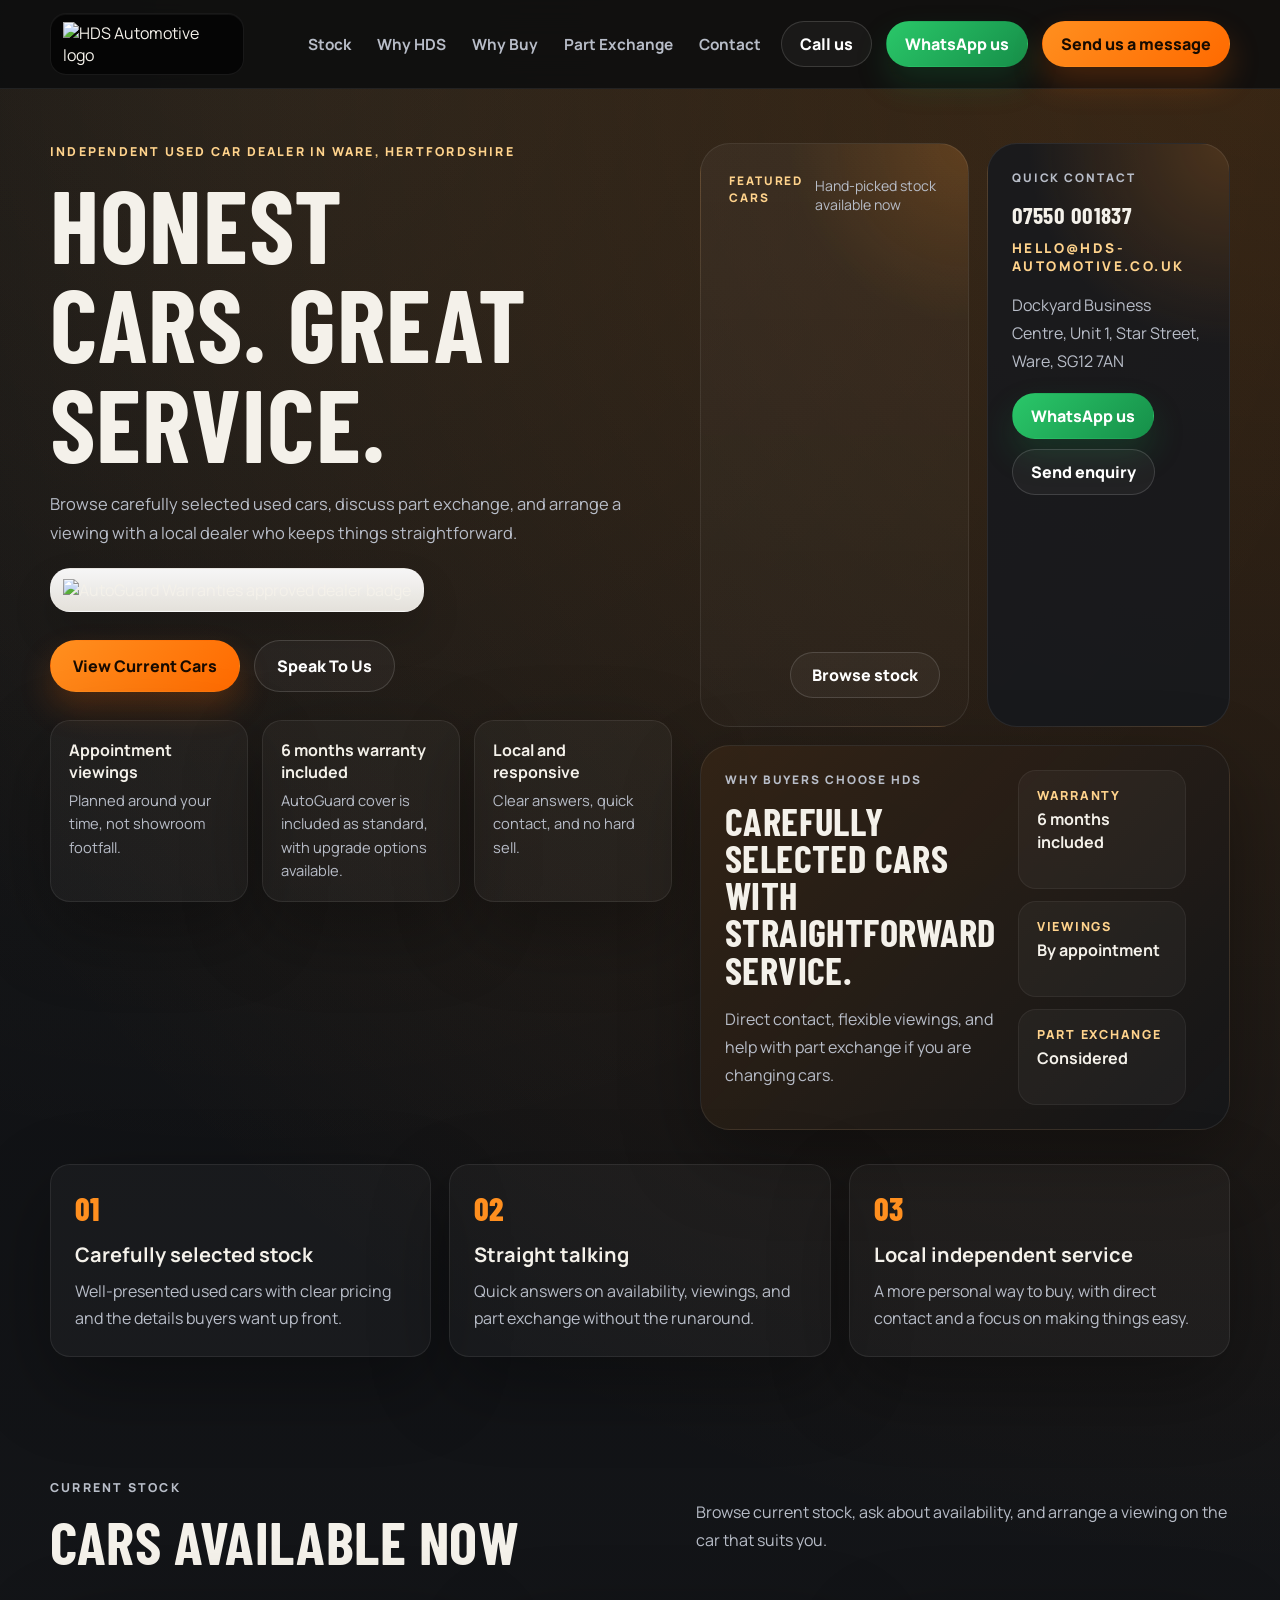
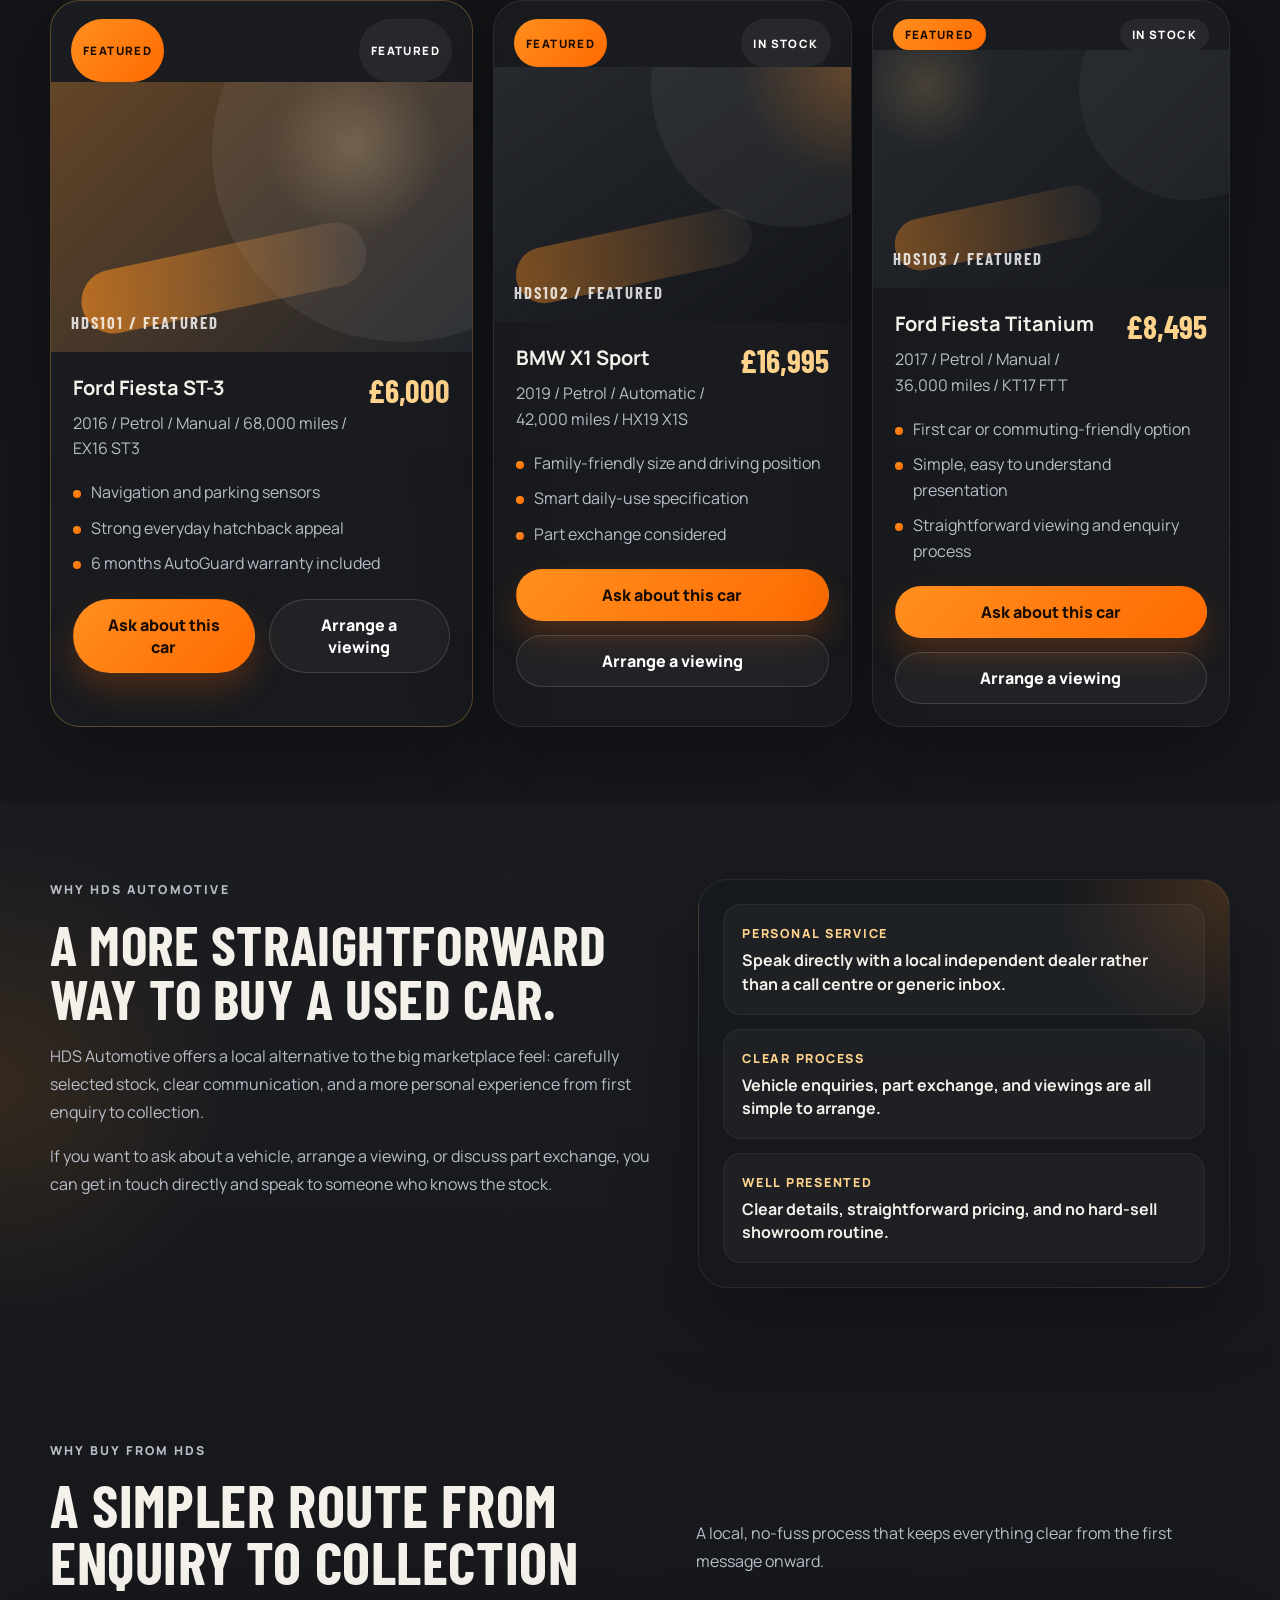
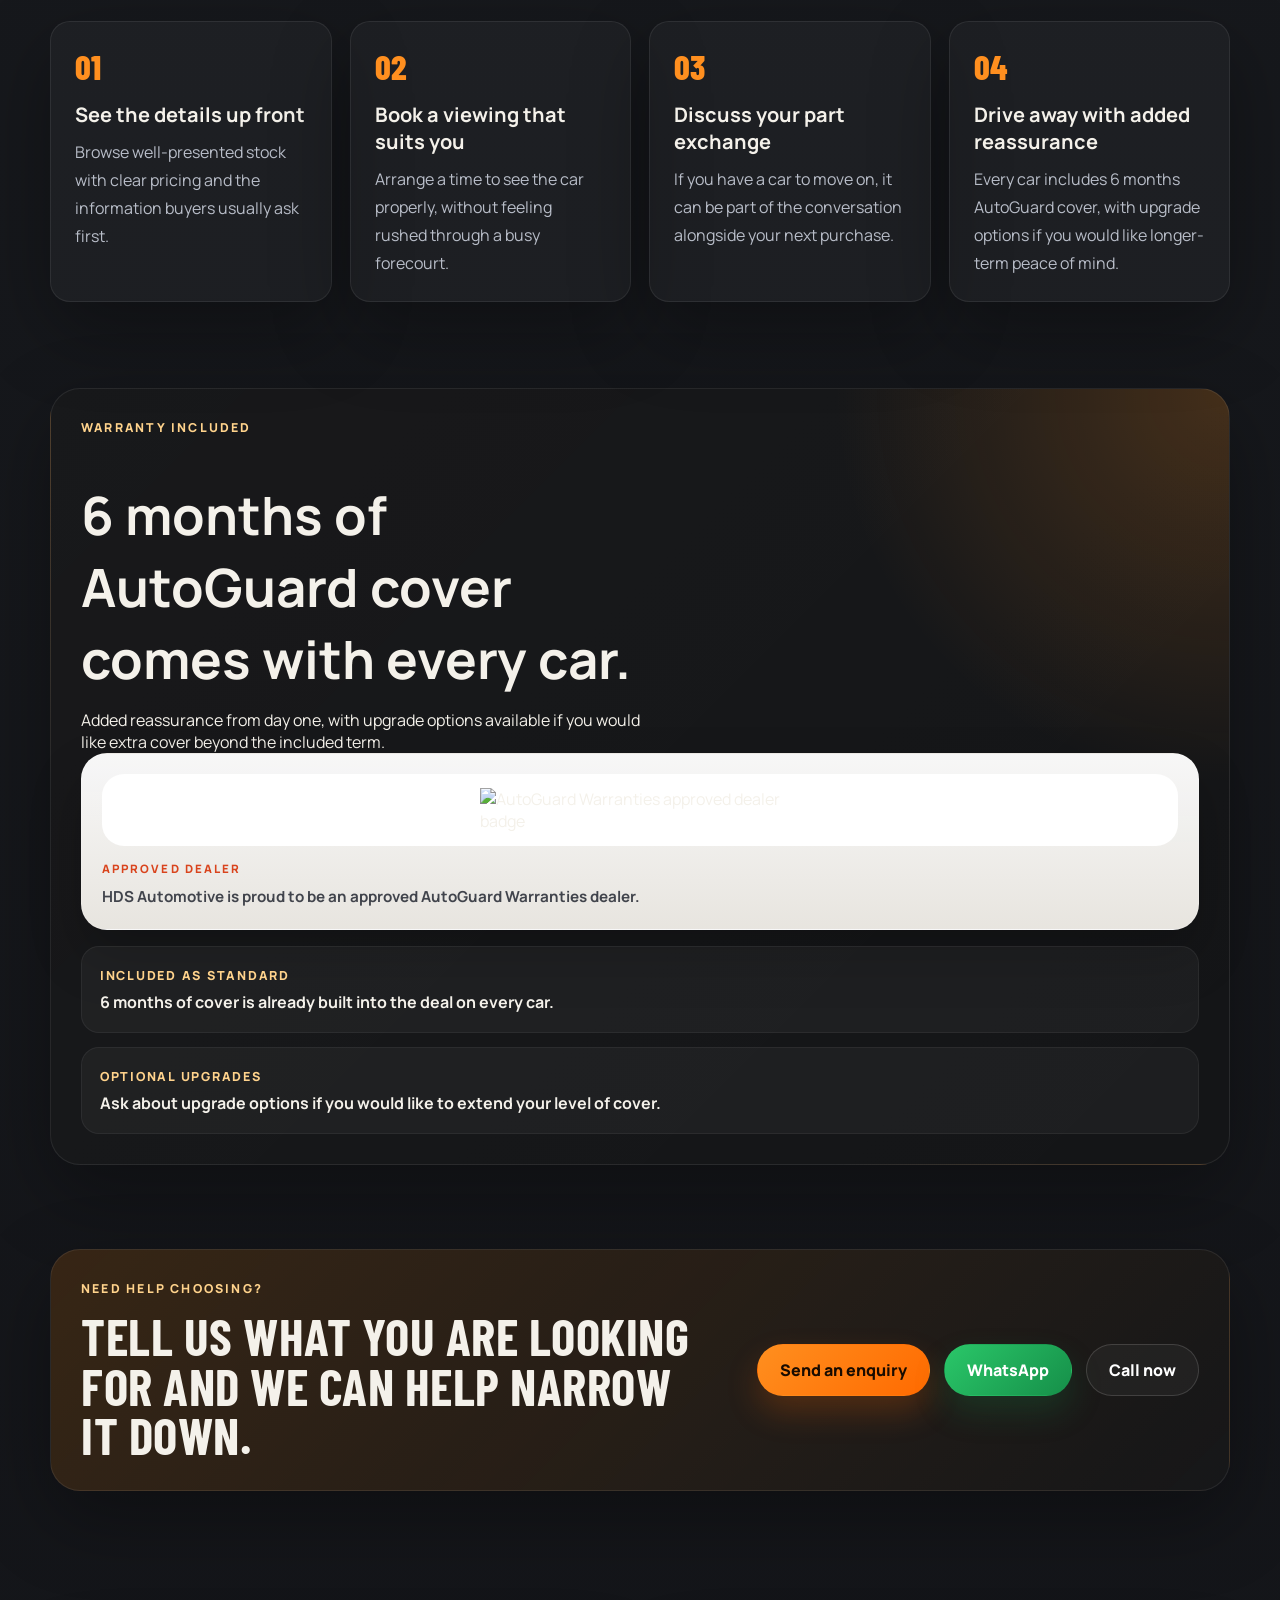
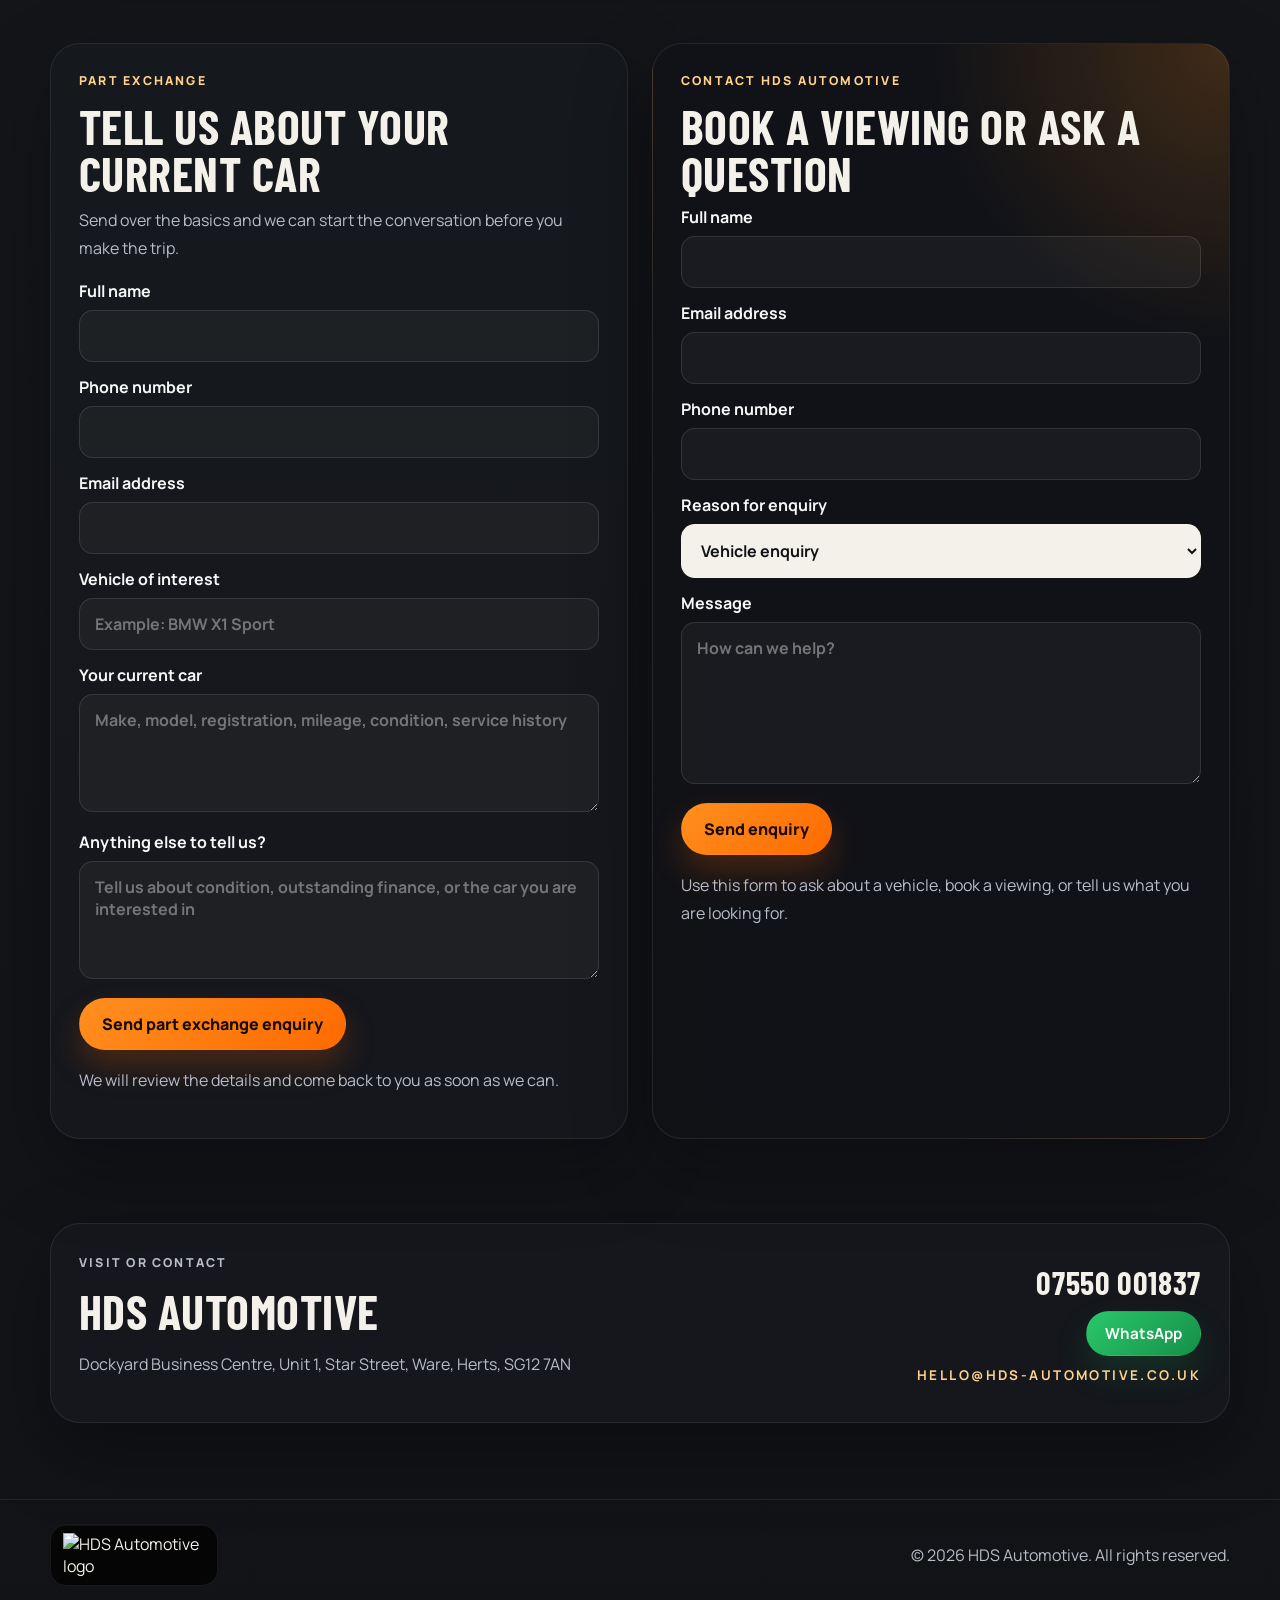
==== index.html @ ce7a0132 "Add files via upload" ====
<!DOCTYPE html>
<html lang="en">
<head>
  <meta charset="UTF-8" />
  <meta name="viewport" content="width=device-width, initial-scale=1.0" />
  <title>HDS Automotive | Used Cars in Ware, Hertfordshire</title>
  <meta
    name="description"
    content="HDS Automotive is an independent used car dealer in Ware, Hertfordshire, offering carefully selected used cars, straightforward buying, and part exchange."
  />
  <link rel="icon" type="image/png" href="assets/logo.png" />
  <link rel="preconnect" href="https://fonts.googleapis.com" />
  <link rel="preconnect" href="https://fonts.gstatic.com" crossorigin />
  <link
    href="https://fonts.googleapis.com/css2?family=Barlow+Condensed:wght@600;700;800&family=Manrope:wght@400;500;600;700;800&display=swap"
    rel="stylesheet"
  />
  <link rel="stylesheet" href="styles.css" />
</head>
<body>
  <div class="page-shell">
    <header class="site-header">
      <div class="container nav-row">
        <a class="brand" href="#top" aria-label="HDS Automotive home">
          <img src="assets/logo-dark.jpg" alt="HDS Automotive logo" />
        </a>

        <button class="menu-toggle" type="button" aria-label="Toggle menu" aria-expanded="false">
          <span></span>
          <span></span>
          <span></span>
        </button>

        <nav class="site-nav" aria-label="Primary">
          <a href="#stock">Stock</a>
          <a href="#about">Why HDS</a>
          <a href="#process">Why Buy</a>
          <a href="#part-exchange">Part Exchange</a>
          <a href="#contact">Contact</a>
        </nav>

        <div class="header-actions">
          <a href="tel:07550001837" class="btn btn-secondary btn-small">Call us</a>
          <a href="https://wa.me/447550001837" class="btn btn-whatsapp btn-small" target="_blank" rel="noreferrer">WhatsApp us</a>
          <a href="#contact" class="btn btn-primary btn-small">Send us a message</a>
        </div>
      </div>
    </header>

    <main id="top">
      <section class="hero">
        <div class="container hero-layout">
          <div class="hero-copy">
            <p class="kicker">Independent used car dealer in Ware, Hertfordshire</p>
            <h1>Honest Cars. Great Service.</h1>
            <p class="hero-text">
              Browse carefully selected used cars, discuss part exchange, and arrange a viewing
              with a local dealer who keeps things straightforward.
            </p>

            <div class="hero-partner-mark" aria-label="AutoGuard approved dealer">
              <img
                src="assets/autoguard-approved.png"
                alt="AutoGuard Warranties approved dealer badge"
              />
            </div>

            <div class="hero-actions">
              <a href="#stock" class="btn btn-primary">View Current Cars</a>
              <a href="#contact" class="btn btn-secondary">Speak To Us</a>
            </div>

            <div class="hero-points">
              <div>
                <strong>Appointment viewings</strong>
                <span>Planned around your time, not showroom footfall.</span>
              </div>
              <div>
                <strong>6 months warranty included</strong>
                <span>AutoGuard cover is included as standard, with upgrade options available.</span>
              </div>
              <div>
                <strong>Local and responsive</strong>
                <span>Clear answers, quick contact, and no hard sell.</span>
              </div>
            </div>
          </div>

          <div class="hero-stage">
            <div class="hero-stage-top">
              <div class="hero-stock-panel" aria-label="Featured cars preview">
                <div class="hero-stock-panel-head">
                  <p class="panel-label">Featured cars</p>
                  <span>Hand-picked stock available now</span>
                </div>

                <div class="hero-rotator" id="hero-rotator"></div>

                <div class="hero-stock-panel-foot">
                  <a href="#stock" class="btn btn-secondary btn-small">Browse stock</a>
                </div>
              </div>
              <div class="contact-panel">
                <p class="panel-label">Quick contact</p>
                <a href="tel:07550001837" class="contact-link-phone">07550 001837</a>
                <a href="mailto:hello@hds-automotive.co.uk" class="contact-link-email">HELLO@HDS-AUTOMOTIVE.CO.UK</a>
                <p>Dockyard Business Centre, Unit 1, Star Street, Ware, SG12 7AN</p>
                <div class="contact-panel-actions">
                  <a href="https://wa.me/447550001837" class="btn btn-whatsapp btn-small" target="_blank" rel="noreferrer">WhatsApp us</a>
                  <a href="#contact" class="btn btn-secondary btn-small">Send enquiry</a>
                </div>
              </div>
            </div>

            <div class="hero-feature-card">
              <div class="feature-copy">
                <p class="panel-label">Why buyers choose HDS</p>
                <h2>Carefully selected cars with straightforward service.</h2>
                <p>
                  Direct contact, flexible viewings, and help with part exchange if you are changing cars.
                </p>
              </div>
              <div class="feature-metrics">
                <div>
                  <span>Warranty</span>
                  <strong>6 months included</strong>
                </div>
                <div>
                  <span>Viewings</span>
                  <strong>By appointment</strong>
                </div>
                <div>
                  <span>Part exchange</span>
                  <strong>Considered</strong>
                </div>
              </div>
            </div>
          </div>
        </div>
      </section>

      <section class="cred-strip">
        <div class="container cred-grid">
          <article>
            <span class="cred-index">01</span>
            <h3>Carefully selected stock</h3>
            <p>Well-presented used cars with clear pricing and the details buyers want up front.</p>
          </article>
          <article>
            <span class="cred-index">02</span>
            <h3>Straight talking</h3>
            <p>Quick answers on availability, viewings, and part exchange without the runaround.</p>
          </article>
          <article>
            <span class="cred-index">03</span>
            <h3>Local independent service</h3>
            <p>A more personal way to buy, with direct contact and a focus on making things easy.</p>
          </article>
        </div>
      </section>

      <section id="stock" class="section">
        <div class="container">
          <div class="section-heading">
            <div>
              <p class="kicker">Current stock</p>
              <h2>Cars available now</h2>
            </div>
            <p>
              Browse current stock, ask about availability, and arrange a viewing on the car that suits you.
            </p>
          </div>

          <div class="stock-showcase" id="stock-showcase"></div>
        </div>
      </section>

      <section id="about" class="section section-dark">
        <div class="container split-layout">
          <div class="story-panel">
            <p class="kicker">Why HDS Automotive</p>
            <h2>A more straightforward way to buy a used car.</h2>
            <p>
              HDS Automotive offers a local alternative to the big marketplace feel: carefully
              selected stock, clear communication, and a more personal experience from first
              enquiry to collection.
            </p>
            <p>
              If you want to ask about a vehicle, arrange a viewing, or discuss part exchange, you
              can get in touch directly and speak to someone who knows the stock.
            </p>
          </div>

          <div class="benefits-panel">
            <div class="benefit-item">
              <span>Personal service</span>
              <strong>Speak directly with a local independent dealer rather than a call centre or generic inbox.</strong>
            </div>
            <div class="benefit-item">
              <span>Clear process</span>
              <strong>Vehicle enquiries, part exchange, and viewings are all simple to arrange.</strong>
            </div>
            <div class="benefit-item">
              <span>Well presented</span>
              <strong>Clear details, straightforward pricing, and no hard-sell showroom routine.</strong>
            </div>
          </div>
        </div>
      </section>

      <section id="process" class="section">
        <div class="container">
          <div class="section-heading">
            <div>
              <p class="kicker">Why buy from HDS</p>
              <h2>A simpler route from enquiry to collection</h2>
            </div>
            <p>
              A local, no-fuss process that keeps everything clear from the first message onward.
            </p>
          </div>

          <div class="process-grid">
            <article>
              <span>01</span>
              <h3>See the details up front</h3>
              <p>Browse well-presented stock with clear pricing and the information buyers usually ask first.</p>
            </article>
            <article>
              <span>02</span>
              <h3>Book a viewing that suits you</h3>
              <p>Arrange a time to see the car properly, without feeling rushed through a busy forecourt.</p>
            </article>
            <article>
              <span>03</span>
              <h3>Discuss your part exchange</h3>
              <p>If you have a car to move on, it can be part of the conversation alongside your next purchase.</p>
            </article>
            <article>
              <span>04</span>
              <h3>Drive away with added reassurance</h3>
              <p>Every car includes 6 months AutoGuard cover, with upgrade options if you would like longer-term peace of mind.</p>
            </article>
          </div>
        </div>
      </section>

      <section id="warranty" class="section warranty-band">
        <div class="container warranty-band-inner">
          <div class="warranty-copy">
            <p class="kicker">Warranty included</p>
            <h2>6 months of AutoGuard cover comes with every car.</h2>
            <p>
              Added reassurance from day one, with upgrade options available if you would like
              extra cover beyond the included term.
            </p>
          </div>
          <div class="warranty-side">
            <figure class="approval-card">
              <div class="approval-card-frame">
                <img
                  src="assets/autoguard-approved.png"
                  alt="AutoGuard Warranties approved dealer badge"
                />
              </div>
              <figcaption>
                <span>Approved dealer</span>
                HDS Automotive is proud to be an approved AutoGuard Warranties dealer.
              </figcaption>
            </figure>

            <div class="warranty-highlights">
              <div class="benefit-item">
                <span>Included as standard</span>
                <strong>6 months of cover is already built into the deal on every car.</strong>
              </div>
              <div class="benefit-item">
                <span>Optional upgrades</span>
                <strong>Ask about upgrade options if you would like to extend your level of cover.</strong>
              </div>
            </div>
          </div>
        </div>
      </section>

      <section class="section cta-ribbon">
        <div class="container cta-ribbon-inner">
          <div>
            <p class="kicker">Need help choosing?</p>
            <h2>Tell us what you are looking for and we can help narrow it down.</h2>
          </div>
          <div class="cta-ribbon-actions">
            <a href="#contact" class="btn btn-primary">Send an enquiry</a>
            <a href="https://wa.me/447550001837" class="btn btn-whatsapp" target="_blank" rel="noreferrer">WhatsApp</a>
            <a href="tel:07550001837" class="btn btn-secondary">Call now</a>
          </div>
        </div>
      </section>

      <section id="part-exchange" class="section">
        <div class="container form-layout">
          <form class="contact-card js-mail-form" data-subject="Part Exchange Enquiry - HDS Automotive">
            <div class="card-heading">
              <p class="kicker">Part exchange</p>
              <h2>Tell us about your current car</h2>
            </div>
            <p class="form-intro">
              Send over the basics and we can start the conversation before you make the trip.
            </p>
            <label>Full name<input type="text" name="Full name" required /></label>
            <label>Phone number<input type="tel" name="Phone number" required /></label>
            <label>Email address<input type="email" name="Email address" required /></label>
            <label>Vehicle of interest<input type="text" name="Vehicle of interest" placeholder="Example: BMW X1 Sport" /></label>
            <label>Your current car<textarea name="Part exchange details" rows="4" placeholder="Make, model, registration, mileage, condition, service history"></textarea></label>
            <label>Anything else to tell us?<textarea name="Message" rows="4" placeholder="Tell us about condition, outstanding finance, or the car you are interested in"></textarea></label>
            <button type="submit" class="btn btn-primary">Send part exchange enquiry</button>
            <p class="form-note">
              We will review the details and come back to you as soon as we can.
            </p>
          </form>

          <form id="contact" class="contact-card contact-card-contrast js-mail-form" data-subject="General Enquiry - HDS Automotive">
            <div class="card-heading">
              <p class="kicker">Contact HDS Automotive</p>
              <h2>Book a viewing or ask a question</h2>
            </div>
            <label>Full name<input type="text" name="Full name" required /></label>
            <label>Email address<input type="email" name="Email address" required /></label>
            <label>Phone number<input type="tel" name="Phone number" /></label>
            <label>
              Reason for enquiry
              <select name="Reason for enquiry">
                <option>Vehicle enquiry</option>
                <option>Vehicle availability</option>
                <option>Viewing request</option>
                <option>Reserve this car</option>
                <option>Part exchange</option>
                <option>Warranty question</option>
                <option>Sell my car</option>
                <option>General question</option>
              </select>
            </label>
            <label>Message<textarea name="Message" rows="6" placeholder="How can we help?"></textarea></label>
            <button type="submit" class="btn btn-primary">Send enquiry</button>
            <p class="form-note">
              Use this form to ask about a vehicle, book a viewing, or tell us what you are looking for.
            </p>
          </form>
        </div>
      </section>

      <section class="section location-section">
        <div class="container location-grid">
          <div class="location-copy">
            <p class="kicker">Visit or contact</p>
            <h2>HDS Automotive</h2>
            <p>Dockyard Business Centre, Unit 1, Star Street, Ware, Herts, SG12 7AN</p>
          </div>
          <div class="location-links">
            <a href="tel:07550001837">07550 001837</a>
            <a href="https://wa.me/447550001837" class="btn btn-whatsapp btn-small" target="_blank" rel="noreferrer">WhatsApp</a>
            <a href="mailto:hello@hds-automotive.co.uk" class="location-email">HELLO@HDS-AUTOMOTIVE.CO.UK</a>
          </div>
        </div>
      </section>
    </main>

    <footer class="site-footer">
      <div class="container footer-row">
        <a class="brand footer-brand" href="#top" aria-label="HDS Automotive home">
          <img src="assets/logo-dark.jpg" alt="HDS Automotive logo" />
        </a>
        <p>&copy; 2026 HDS Automotive. All rights reserved.</p>
      </div>
    </footer>
  </div>

  <script src="stock-data.js"></script>
  <script src="script.js"></script>
</body>
</html>
---- styles.css ----
:root {
  --bg: #111214;
  --bg-soft: #191b1f;
  --panel: rgba(23, 25, 30, 0.86);
  --panel-strong: rgba(16, 17, 20, 0.94);
  --line: rgba(255, 255, 255, 0.08);
  --line-strong: rgba(255, 182, 73, 0.28);
  --text: #f4f1ea;
  --muted: #b8bdc8;
  --accent: #ff8f1f;
  --accent-strong: #ff6a00;
  --accent-soft: #ffd38c;
  --shadow: 0 28px 80px rgba(0, 0, 0, 0.32);
  --radius-lg: 30px;
  --radius-md: 20px;
  --radius-sm: 14px;
}

* {
  box-sizing: border-box;
}

html {
  scroll-behavior: smooth;
}

body {
  margin: 0;
  font-family: "Manrope", sans-serif;
  color: var(--text);
  background:
    radial-gradient(circle at top right, rgba(255, 143, 31, 0.18), transparent 24%),
    radial-gradient(circle at 20% 0%, rgba(255, 221, 160, 0.08), transparent 18%),
    linear-gradient(180deg, #0d0e10 0%, #17191d 42%, #121317 100%);
}

img {
  display: block;
  max-width: 100%;
}

a {
  color: inherit;
  text-decoration: none;
}

button,
input,
textarea,
select {
  font: inherit;
}

.page-shell {
  min-height: 100vh;
}

.container {
  width: min(1180px, calc(100% - 32px));
  margin: 0 auto;
}

.site-header {
  position: sticky;
  top: 0;
  z-index: 50;
  backdrop-filter: blur(16px);
  background: rgba(12, 13, 15, 0.86);
  border-bottom: 1px solid var(--line);
}

.nav-row {
  display: flex;
  align-items: center;
  gap: 20px;
  min-height: 88px;
}

.brand {
  display: inline-flex;
  align-items: center;
  padding: 8px 12px;
  background: #050505;
  border: 1px solid rgba(255, 255, 255, 0.08);
  border-radius: 16px;
  box-shadow: inset 0 1px 0 rgba(255, 255, 255, 0.05);
}

.brand img {
  width: 168px;
}

.site-nav {
  display: flex;
  align-items: center;
  gap: 26px;
  margin-left: auto;
}

.site-nav a {
  color: var(--muted);
  font-size: 0.96rem;
  font-weight: 700;
}

.site-nav a:hover,
.site-nav a:focus-visible {
  color: white;
}

.header-actions {
  display: flex;
  align-items: center;
  gap: 14px;
}

.phone-link {
  font-family: "Barlow Condensed", sans-serif;
  font-size: 1.55rem;
  font-weight: 700;
  letter-spacing: 0.03em;
}

.menu-toggle {
  display: none;
  width: 50px;
  height: 50px;
  padding: 0;
  border: 1px solid var(--line);
  border-radius: 14px;
  background: rgba(255, 255, 255, 0.03);
  cursor: pointer;
}

.menu-toggle span {
  display: block;
  width: 20px;
  height: 2px;
  margin: 5px auto;
  background: white;
  border-radius: 999px;
}

.btn {
  display: inline-flex;
  align-items: center;
  justify-content: center;
  gap: 8px;
  border: 1px solid transparent;
  border-radius: 999px;
  padding: 14px 22px;
  font-weight: 800;
  transition: transform 0.2s ease, background 0.2s ease, border-color 0.2s ease;
  cursor: pointer;
}

.btn:hover,
.btn:focus-visible {
  transform: translateY(-1px);
}

.btn-primary {
  color: #180b00;
  background: linear-gradient(135deg, var(--accent), var(--accent-strong));
  box-shadow: 0 16px 32px rgba(255, 106, 0, 0.22);
}

.btn-whatsapp {
  color: white;
  background: linear-gradient(135deg, #2ac769, #168f49);
  box-shadow: 0 16px 32px rgba(22, 143, 73, 0.22);
}

.btn-secondary {
  color: white;
  background: rgba(255, 255, 255, 0.04);
  border-color: rgba(255, 255, 255, 0.14);
}

.btn-small {
  padding: 11px 18px;
}

.btn-card {
  flex: 1 1 180px;
}

.hero {
  padding: 54px 0 34px;
}

.hero-layout {
  display: grid;
  grid-template-columns: minmax(0, 1.08fr) minmax(360px, 0.92fr);
  gap: 28px;
  align-items: stretch;
}

.kicker {
  margin: 0 0 14px;
  color: var(--accent-soft);
  text-transform: uppercase;
  letter-spacing: 0.18em;
  font-size: 0.77rem;
  font-weight: 800;
}

.hero-copy h1,
.section-heading h2,
.story-panel h2,
.cta-ribbon h2,
.contact-card h2,
.location-copy h2,
.hero-feature-card h2 {
  margin: 0;
  font-family: "Barlow Condensed", sans-serif;
  line-height: 0.97;
  text-transform: uppercase;
  letter-spacing: 0.01em;
}

.hero-copy h1 {
  max-width: 11.5ch;
  font-size: clamp(3.4rem, 8vw, 6.8rem);
}

.hero-text,
.section-heading p,
.story-panel p,
.contact-panel p,
.hero-feature-card p,
.benefit-item span,
.process-grid p,
.form-note,
.location-copy p {
  color: var(--muted);
  line-height: 1.75;
}

.hero-text {
  max-width: 60ch;
  margin: 18px 0 0;
  font-size: 1.03rem;
}

.hero-partner-mark {
  display: inline-flex;
  align-items: center;
  justify-content: center;
  margin-top: 20px;
  padding: 10px 12px;
  border-radius: 20px;
  border: 1px solid rgba(255, 255, 255, 0.1);
  background: linear-gradient(180deg, rgba(255, 255, 255, 0.96), rgba(245, 242, 236, 0.92));
  box-shadow: 0 20px 40px rgba(0, 0, 0, 0.16);
}

.hero-partner-mark picture {
  display: block;
  width: min(100%, 210px);
}

.hero-partner-mark img {
  width: 100%;
  height: auto;
}

.hero-actions,
.card-actions,
.cta-ribbon-actions {
  display: flex;
  flex-wrap: wrap;
  gap: 14px;
}

.hero-actions {
  margin: 28px 0;
}

.hero-points {
  display: grid;
  grid-template-columns: repeat(3, 1fr);
  gap: 14px;
}

.hero-points div,
.hero-feature-card,
.stock-card,
.benefits-panel,
.contact-card,
.location-grid,
.cred-grid article,
.process-grid article,
.cta-ribbon-inner {
  border: 1px solid var(--line);
  box-shadow: var(--shadow);
}

.hero-points div {
  padding: 18px;
  border-radius: var(--radius-md);
  background: rgba(255, 255, 255, 0.03);
}

.hero-points strong {
  display: block;
  margin-bottom: 6px;
  font-size: 1rem;
}

.hero-points span {
  color: var(--muted);
  font-size: 0.92rem;
  line-height: 1.6;
}

.hero-stage {
  display: grid;
  gap: 18px;
}

.hero-stage-top {
  display: grid;
  grid-template-columns: 1.05fr 0.95fr;
  gap: 18px;
}

.hero-stock-panel,
.contact-panel {
  border-radius: var(--radius-lg);
  overflow: hidden;
  background: linear-gradient(180deg, rgba(255, 255, 255, 0.04), rgba(255, 255, 255, 0.02));
  border: 1px solid var(--line);
}

.hero-stock-panel {
  display: grid;
  grid-template-rows: auto 1fr auto;
  padding: 28px;
  min-height: 270px;
  background:
    radial-gradient(circle at top right, rgba(255, 143, 31, 0.18), transparent 28%),
    linear-gradient(180deg, rgba(255, 255, 255, 0.04), rgba(255, 255, 255, 0.02));
}

.hero-stock-panel-head,
.hero-stock-panel-foot {
  display: flex;
  align-items: center;
  justify-content: space-between;
  gap: 12px;
}

.hero-stock-panel-head span {
  font-size: 0.88rem;
}

.hero-stock-panel-head span {
  color: var(--muted);
}

.hero-stock-panel-foot {
  justify-content: flex-end;
  margin-top: 8px;
}

.hero-stock-panel-foot .btn {
  margin-left: auto;
  min-width: 150px;
  align-self: flex-end;
}

.hero-rotator {
  position: relative;
  min-height: 390px;
  margin: 18px 0;
}

.hero-vehicle-card {
  position: absolute;
  inset: 0;
  display: grid;
  grid-template-rows: auto 1fr auto;
  gap: 14px;
  padding: 18px;
  border-radius: 24px;
  background:
    linear-gradient(180deg, rgba(255, 255, 255, 0.045), rgba(255, 255, 255, 0.02)),
    rgba(10, 11, 14, 0.7);
  border: 1px solid rgba(255, 255, 255, 0.08);
  opacity: 0;
  transform: translateY(10px) scale(0.985);
  animation: heroCycle 18s infinite;
}

.hero-vehicle-card.is-visible,
.hero-vehicle-card-static {
  opacity: 1;
  transform: translateY(0) scale(1);
}

.hero-vehicle-card-static {
  position: relative;
  animation: none;
}

.hero-vehicle-card:nth-child(2) {
  animation-delay: 6s;
}

.hero-vehicle-card:nth-child(3) {
  animation-delay: 12s;
}

.hero-vehicle-top {
  display: flex;
  align-items: center;
  justify-content: space-between;
  gap: 12px;
}

.hero-vehicle-badge {
  display: inline-flex;
  align-items: center;
  padding: 7px 11px;
  border-radius: 999px;
  background: rgba(255, 255, 255, 0.06);
  color: var(--accent-soft);
  font-size: 0.72rem;
  font-weight: 800;
  letter-spacing: 0.12em;
  text-transform: uppercase;
}

.hero-vehicle-price {
  font-family: "Barlow Condensed", sans-serif;
  font-size: 1.9rem;
  line-height: 1;
  color: white;
}

.hero-vehicle-visual {
  position: relative;
  border-radius: 20px;
  overflow: hidden;
  min-height: 118px;
  border: 1px solid rgba(255, 255, 255, 0.06);
}

.hero-vehicle-visual img,
.stock-visual img {
  width: 100%;
  height: 100%;
  object-fit: cover;
}

.hero-vehicle-visual::before {
  content: "";
  position: absolute;
  inset: auto 12% 18px;
  height: 54px;
  border-radius: 999px 999px 18px 18px;
  background: linear-gradient(135deg, rgba(255, 255, 255, 0.92), rgba(255, 191, 118, 0.55));
  box-shadow: 0 16px 32px rgba(0, 0, 0, 0.2);
  clip-path: polygon(6% 86%, 11% 48%, 23% 33%, 40% 27%, 60% 28%, 73% 36%, 87% 52%, 94% 84%, 82% 88%, 74% 70%, 26% 70%, 17% 88%);
}

.hero-vehicle-visual::after {
  content: "";
  position: absolute;
  left: 18%;
  right: 18%;
  bottom: 12px;
  height: 10px;
  border-radius: 999px;
  background: rgba(0, 0, 0, 0.28);
  filter: blur(6px);
}

.hero-vehicle-visual-image::before,
.hero-vehicle-visual-image::after,
.stock-visual-image::before,
.stock-visual-image::after {
  display: none;
}

.hero-vehicle-visual-one {
  background:
    radial-gradient(circle at 75% 28%, rgba(255, 221, 160, 0.34), transparent 22%),
    linear-gradient(135deg, rgba(255, 143, 31, 0.34), rgba(28, 31, 36, 0.86)),
    #22262c;
}

.hero-vehicle-visual-two {
  background:
    radial-gradient(circle at 24% 18%, rgba(255, 230, 184, 0.18), transparent 20%),
    linear-gradient(135deg, rgba(255, 255, 255, 0.08), rgba(24, 27, 33, 0.88)),
    #1d2025;
}

.hero-vehicle-visual-three {
  background:
    radial-gradient(circle at 80% 20%, rgba(255, 187, 92, 0.22), transparent 18%),
    linear-gradient(135deg, rgba(255, 143, 31, 0.22), rgba(18, 21, 25, 0.9)),
    #191c21;
}

.hero-vehicle-meta h3 {
  margin: 0 0 6px;
  font-size: 1.35rem;
}

.hero-vehicle-meta p {
  margin: 0;
  color: var(--muted);
  line-height: 1.6;
}

@keyframes heroCycle {
  0%,
  27% {
    opacity: 1;
    transform: translateY(0) scale(1);
  }

  33%,
  100% {
    opacity: 0;
    transform: translateY(10px) scale(0.985);
  }
}

.contact-panel {
  padding: 24px;
  background:
    radial-gradient(circle at top right, rgba(255, 143, 31, 0.22), transparent 32%),
    var(--panel);
}

.panel-label {
  margin: 0 0 12px;
  color: var(--accent-soft);
  text-transform: uppercase;
  letter-spacing: 0.16em;
  font-size: 0.74rem;
  font-weight: 800;
}

.contact-panel a {
  display: block;
}

.contact-link-phone {
  margin-bottom: 10px;
  font-family: "Barlow Condensed", sans-serif;
  font-size: 1.45rem;
  font-weight: 700;
  letter-spacing: 0.02em;
}

.contact-link-email,
.location-email {
  font-size: 0.84rem;
  font-weight: 800;
  letter-spacing: 0.18em;
  text-transform: uppercase;
  color: var(--accent-soft);
  word-break: break-word;
}

.contact-panel-actions {
  display: flex;
  flex-wrap: wrap;
  gap: 10px;
  margin-top: 18px;
}

.hero-feature-card {
  display: grid;
  grid-template-columns: 1.1fr 0.9fr;
  gap: 22px;
  padding: 24px;
  border-radius: var(--radius-lg);
  background:
    linear-gradient(135deg, rgba(255, 143, 31, 0.14), rgba(255, 255, 255, 0.02)),
    var(--panel-strong);
}

.hero-feature-card h2 {
  font-size: clamp(1.7rem, 4vw, 2.4rem);
  margin-bottom: 10px;
}

.feature-metrics {
  display: grid;
  gap: 12px;
}

.feature-metrics div {
  padding: 16px 18px;
  border-radius: 18px;
  background: rgba(255, 255, 255, 0.035);
  border: 1px solid rgba(255, 255, 255, 0.06);
}

.feature-metrics span,
.benefit-item span {
  display: block;
  margin-bottom: 4px;
  font-size: 0.78rem;
  font-weight: 800;
  letter-spacing: 0.14em;
  text-transform: uppercase;
  color: var(--accent-soft);
}

.feature-metrics strong,
.benefit-item strong {
  font-size: 1rem;
  line-height: 1.45;
}

.cred-strip {
  padding: 0 0 44px;
}

.cred-grid {
  display: grid;
  grid-template-columns: repeat(3, 1fr);
  gap: 18px;
}

.cred-grid article {
  padding: 24px;
  border-radius: var(--radius-md);
  background: rgba(255, 255, 255, 0.03);
}

.cred-index {
  display: inline-flex;
  margin-bottom: 14px;
  color: var(--accent);
  font-family: "Barlow Condensed", sans-serif;
  font-size: 2rem;
  font-weight: 800;
}

.cred-grid h3,
.stock-title-row h3,
.process-grid h3 {
  margin: 0 0 10px;
  font-size: 1.25rem;
}

.cred-grid p {
  margin: 0;
  color: var(--muted);
  line-height: 1.7;
}

.section {
  padding: 76px 0;
}

.section-dark {
  background:
    radial-gradient(circle at left center, rgba(255, 143, 31, 0.12), transparent 18%),
    linear-gradient(180deg, rgba(255, 255, 255, 0.02), rgba(255, 255, 255, 0));
}

.section-heading,
.split-layout,
.form-layout,
.location-grid,
.footer-row,
.cta-ribbon-inner {
  display: grid;
  gap: 24px;
}

.section-heading {
  grid-template-columns: 1fr 0.86fr;
  align-items: end;
  margin-bottom: 30px;
}

.section-heading h2 {
  font-size: clamp(2.4rem, 5vw, 3.7rem);
}

.stock-showcase {
  display: grid;
  grid-template-columns: 1.18fr 1fr 1fr;
  gap: 20px;
}

.stock-card {
  display: grid;
  gap: 0;
  border-radius: var(--radius-lg);
  overflow: hidden;
  background: linear-gradient(180deg, rgba(255, 255, 255, 0.03), rgba(255, 255, 255, 0.015));
}

.stock-card-empty {
  min-height: 220px;
  align-items: center;
}

.stock-card-featured {
  border-color: var(--line-strong);
}

.card-topline {
  display: flex;
  justify-content: space-between;
  gap: 10px;
  padding: 18px 20px 0;
}

.stock-tag {
  display: inline-flex;
  align-items: center;
  padding: 8px 12px;
  border-radius: 999px;
  background: linear-gradient(135deg, var(--accent), var(--accent-strong));
  color: #190b00;
  font-size: 0.72rem;
  font-weight: 800;
  text-transform: uppercase;
  letter-spacing: 0.12em;
}

.stock-tag-muted {
  background: rgba(255, 255, 255, 0.06);
  color: white;
}

.stock-visual {
  min-height: 238px;
  padding: 20px;
  display: grid;
  align-items: end;
  position: relative;
  overflow: hidden;
}

.stock-visual-image {
  padding: 0;
}

.stock-visual-image .visual-label {
  position: absolute;
  left: 18px;
  right: 18px;
  bottom: 18px;
}

.stock-visual::before,
.stock-visual::after {
  content: "";
  position: absolute;
  border-radius: 999px;
  transform: rotate(-12deg);
}

.visual-one {
  background:
    radial-gradient(circle at 72% 24%, rgba(255, 221, 160, 0.22), transparent 24%),
    linear-gradient(135deg, rgba(255, 143, 31, 0.3), rgba(32, 36, 42, 0.55)),
    #21252b;
}

.visual-one::before {
  width: 380px;
  height: 380px;
  right: -120px;
  top: -120px;
  background: rgba(255, 255, 255, 0.06);
}

.visual-one::after {
  width: 290px;
  height: 64px;
  left: 28px;
  bottom: 42px;
  background: linear-gradient(90deg, rgba(255, 143, 31, 0.6), rgba(255, 255, 255, 0.06));
}

.visual-two {
  background:
    radial-gradient(circle at top right, rgba(255, 143, 31, 0.28), transparent 26%),
    linear-gradient(145deg, rgba(255, 255, 255, 0.03), rgba(14, 15, 18, 0.7)),
    #1f2227;
}

.visual-two::before {
  width: 280px;
  height: 280px;
  right: -80px;
  top: -120px;
  background: rgba(255, 255, 255, 0.05);
}

.visual-two::after {
  width: 240px;
  height: 56px;
  left: 20px;
  bottom: 38px;
  background: linear-gradient(90deg, rgba(255, 143, 31, 0.42), rgba(255, 255, 255, 0.04));
}

.visual-three {
  background:
    radial-gradient(circle at 15% 15%, rgba(255, 205, 118, 0.16), transparent 18%),
    linear-gradient(135deg, rgba(255, 255, 255, 0.04), rgba(19, 21, 25, 0.78)),
    #1d2025;
}

.visual-three::before {
  width: 220px;
  height: 220px;
  right: -70px;
  top: -70px;
  background: rgba(255, 255, 255, 0.04);
}

.visual-three::after {
  width: 210px;
  height: 52px;
  left: 20px;
  bottom: 34px;
  background: linear-gradient(90deg, rgba(255, 143, 31, 0.38), rgba(255, 255, 255, 0.03));
}

.visual-label {
  position: relative;
  z-index: 1;
  color: rgba(255, 255, 255, 0.8);
  font-family: "Barlow Condensed", sans-serif;
  font-size: 1.05rem;
  font-weight: 700;
  letter-spacing: 0.12em;
  text-transform: uppercase;
}

.stock-body {
  padding: 22px;
}

.stock-title-row {
  display: flex;
  align-items: flex-start;
  justify-content: space-between;
  gap: 12px;
}

.stock-title-row p {
  margin: 6px 0 0;
  color: var(--muted);
  line-height: 1.6;
}

.stock-title-row strong {
  font-family: "Barlow Condensed", sans-serif;
  font-size: 2rem;
  line-height: 1;
  color: var(--accent-soft);
}

.stock-specs {
  margin: 18px 0 22px;
  padding: 0;
  list-style: none;
  display: grid;
  gap: 10px;
}

.stock-specs li {
  padding-left: 18px;
  color: var(--muted);
  position: relative;
  line-height: 1.6;
}

.stock-specs li::before {
  content: "";
  position: absolute;
  left: 0;
  top: 10px;
  width: 8px;
  height: 8px;
  border-radius: 999px;
  background: linear-gradient(135deg, var(--accent), var(--accent-strong));
}

.split-layout {
  grid-template-columns: 1.08fr 0.92fr;
  align-items: start;
}

.story-panel h2 {
  font-size: clamp(2.3rem, 5vw, 3.5rem);
  margin-bottom: 16px;
}

.story-panel p {
  margin: 0 0 16px;
}

.benefits-panel {
  display: grid;
  gap: 14px;
  padding: 24px;
  border-radius: var(--radius-lg);
  background:
    radial-gradient(circle at top right, rgba(255, 143, 31, 0.18), transparent 26%),
    var(--panel);
}

.benefit-item {
  padding: 18px;
  border-radius: 18px;
  background: rgba(255, 255, 255, 0.035);
  border: 1px solid rgba(255, 255, 255, 0.06);
}

.process-grid {
  display: grid;
  grid-template-columns: repeat(4, 1fr);
  gap: 18px;
}

.process-grid article {
  padding: 24px;
  border-radius: var(--radius-md);
  background: rgba(255, 255, 255, 0.03);
}

.process-grid span {
  display: inline-flex;
  margin-bottom: 14px;
  color: var(--accent);
  font-family: "Barlow Condensed", sans-serif;
  font-size: 2.15rem;
  font-weight: 800;
}

.process-grid p {
  margin: 0;
}

.warranty-band {
  padding-top: 10px;
}

.warranty-band-inner {
  grid-template-columns: 1.08fr 0.92fr;
  align-items: stretch;
  padding: 30px;
  border-radius: var(--radius-lg);
  border: 1px solid var(--line);
  box-shadow: var(--shadow);
  background:
    radial-gradient(circle at top right, rgba(255, 143, 31, 0.2), transparent 28%),
    linear-gradient(135deg, rgba(255, 255, 255, 0.035), rgba(255, 255, 255, 0.015)),
    var(--panel-strong);
}

.warranty-copy {
  max-width: 58ch;
}

.warranty-copy h2 {
  font-size: clamp(2.1rem, 4.4vw, 3.3rem);
  margin-bottom: 14px;
}

.warranty-copy p {
  margin: 0;
}

.warranty-side {
  display: grid;
  gap: 16px;
  align-content: center;
}

.approval-card {
  margin: 0;
  padding: 20px;
  border-radius: 26px;
  border: 1px solid rgba(255, 255, 255, 0.12);
  box-shadow: 0 26px 52px rgba(0, 0, 0, 0.22);
  background: linear-gradient(180deg, rgba(255, 255, 255, 0.97), rgba(245, 242, 236, 0.94));
}

.approval-card-frame {
  display: flex;
  justify-content: center;
  overflow: hidden;
  padding: 14px;
  border-radius: 22px;
  background: white;
}

.approval-card picture {
  display: block;
  width: min(100%, 420px);
}

.approval-card img {
  width: 100%;
  height: auto;
}

.approval-card-frame img {
  width: min(100%, 320px);
}

.approval-card figcaption {
  margin-top: 14px;
  color: #41444c;
  font-size: 0.95rem;
  line-height: 1.6;
  font-weight: 700;
}

.approval-card figcaption span {
  display: block;
  margin-bottom: 6px;
  color: #d9441d;
  text-transform: uppercase;
  letter-spacing: 0.18em;
  font-size: 0.72rem;
  font-weight: 800;
}

.warranty-highlights {
  display: grid;
  gap: 14px;
  align-content: center;
}

.warranty-highlights .benefit-item {
  min-height: 100%;
  background: rgba(255, 255, 255, 0.04);
}

.cta-ribbon {
  padding-top: 8px;
}

.cta-ribbon-inner {
  grid-template-columns: 1.16fr 0.84fr;
  align-items: center;
  padding: 30px;
  border-radius: var(--radius-lg);
  background:
    linear-gradient(135deg, rgba(255, 143, 31, 0.16), rgba(255, 255, 255, 0.025)),
    var(--panel-strong);
}

.cta-ribbon h2 {
  font-size: clamp(2rem, 4vw, 3.2rem);
}

.cta-ribbon-actions {
  justify-content: flex-end;
}

.form-layout {
  grid-template-columns: 1fr 1fr;
}

.contact-card {
  padding: 28px;
  border-radius: var(--radius-lg);
  background: var(--panel);
}

.contact-card-contrast {
  background:
    radial-gradient(circle at top right, rgba(255, 143, 31, 0.2), transparent 24%),
    rgba(18, 19, 23, 0.96);
}

.card-heading {
  margin-bottom: 10px;
}

.form-intro {
  margin: 0 0 18px;
  color: var(--muted);
  line-height: 1.75;
}

.contact-card h2 {
  font-size: clamp(2rem, 4vw, 3rem);
}

.contact-card label {
  display: block;
  margin-bottom: 14px;
  font-weight: 700;
  color: #f7f7f8;
}

.contact-card input,
.contact-card textarea,
.contact-card select {
  width: 100%;
  margin-top: 8px;
  padding: 14px 15px;
  color: white;
  background: rgba(255, 255, 255, 0.04);
  border: 1px solid rgba(255, 255, 255, 0.11);
  border-radius: var(--radius-sm);
  outline: none;
}

.contact-card select,
.contact-card select option {
  color: #111214;
  background: #f4f1ea;
}

.contact-card input:focus,
.contact-card textarea:focus,
.contact-card select:focus {
  border-color: rgba(255, 143, 31, 0.6);
  box-shadow: 0 0 0 3px rgba(255, 143, 31, 0.14);
}

.location-section {
  padding-top: 8px;
}

.location-grid {
  grid-template-columns: 1.05fr 0.95fr;
  align-items: center;
  padding: 28px;
  border-radius: var(--radius-lg);
  background: var(--panel);
}

.location-copy h2 {
  font-size: clamp(2rem, 4vw, 3rem);
  margin-bottom: 10px;
}

.location-links {
  display: grid;
  justify-items: end;
  gap: 10px;
}

.location-links a {
  font-family: "Barlow Condensed", sans-serif;
  font-size: clamp(1.45rem, 3vw, 2rem);
  font-weight: 700;
  letter-spacing: 0.02em;
}

.location-links .btn-whatsapp {
  font-family: "Manrope", sans-serif;
  font-size: 0.95rem;
  letter-spacing: 0;
}

.location-links .location-email {
  font-family: "Manrope", sans-serif;
  font-size: 0.84rem;
  letter-spacing: 0.18em;
}

.site-footer {
  padding: 24px 0 34px;
  border-top: 1px solid var(--line);
}

.footer-row {
  grid-template-columns: auto 1fr;
  align-items: center;
}

.footer-brand img {
  width: 142px;
}

.footer-row p {
  margin: 0;
  justify-self: end;
  color: var(--muted);
}

@media (max-width: 1080px) {
  .hero-layout,
  .stock-showcase,
  .split-layout,
  .process-grid,
  .warranty-band-inner,
  .form-layout,
  .cta-ribbon-inner,
  .location-grid {
    grid-template-columns: 1fr;
  }

  .hero-stage-top,
  .hero-feature-card,
  .section-heading,
  .cred-grid {
    grid-template-columns: 1fr;
  }

  .hero-points {
    grid-template-columns: 1fr;
  }

  .cta-ribbon-actions,
  .location-links {
    justify-content: flex-start;
    justify-items: start;
  }
}

@media (max-width: 760px) {
  .menu-toggle {
    display: inline-block;
    margin-left: auto;
  }

  .header-actions {
    display: none;
  }

  .site-nav {
    position: absolute;
    top: 88px;
    left: 16px;
    right: 16px;
    display: none;
    flex-direction: column;
    align-items: flex-start;
    gap: 14px;
    padding: 18px;
    margin-left: 0;
    border-radius: 18px;
    background: rgba(20, 22, 26, 0.98);
    border: 1px solid var(--line);
  }

  .site-nav.open {
    display: flex;
  }

  .hero {
    padding-top: 34px;
  }

  .hero-partner-mark {
    padding: 8px 10px;
    border-radius: 18px;
  }

  .hero-partner-mark picture {
    width: min(100%, 180px);
  }

  .approval-card {
    padding: 16px;
    border-radius: 22px;
  }

  .approval-card-frame {
    padding: 10px;
    border-radius: 18px;
  }

  .approval-card picture {
    width: min(100%, 360px);
  }

  .approval-card-frame img {
    width: min(100%, 280px);
  }

  .hero-copy h1 {
    max-width: none;
  }

  .brand img {
    width: 148px;
  }

  .hero-stock-panel-head,
  .hero-stock-panel-foot,
  .hero-vehicle-top {
    align-items: flex-start;
    flex-direction: column;
  }

  .hero-stock-panel-foot .btn {
    margin-left: 0;
    align-self: flex-start;
  }

  .footer-row {
    grid-template-columns: 1fr;
  }

  .footer-row p {
    justify-self: start;
  }
}

@media (prefers-reduced-motion: reduce) {
  .hero-vehicle-card {
    animation: none;
  }

  .hero-vehicle-card:not(:first-child) {
    display: none;
  }
}
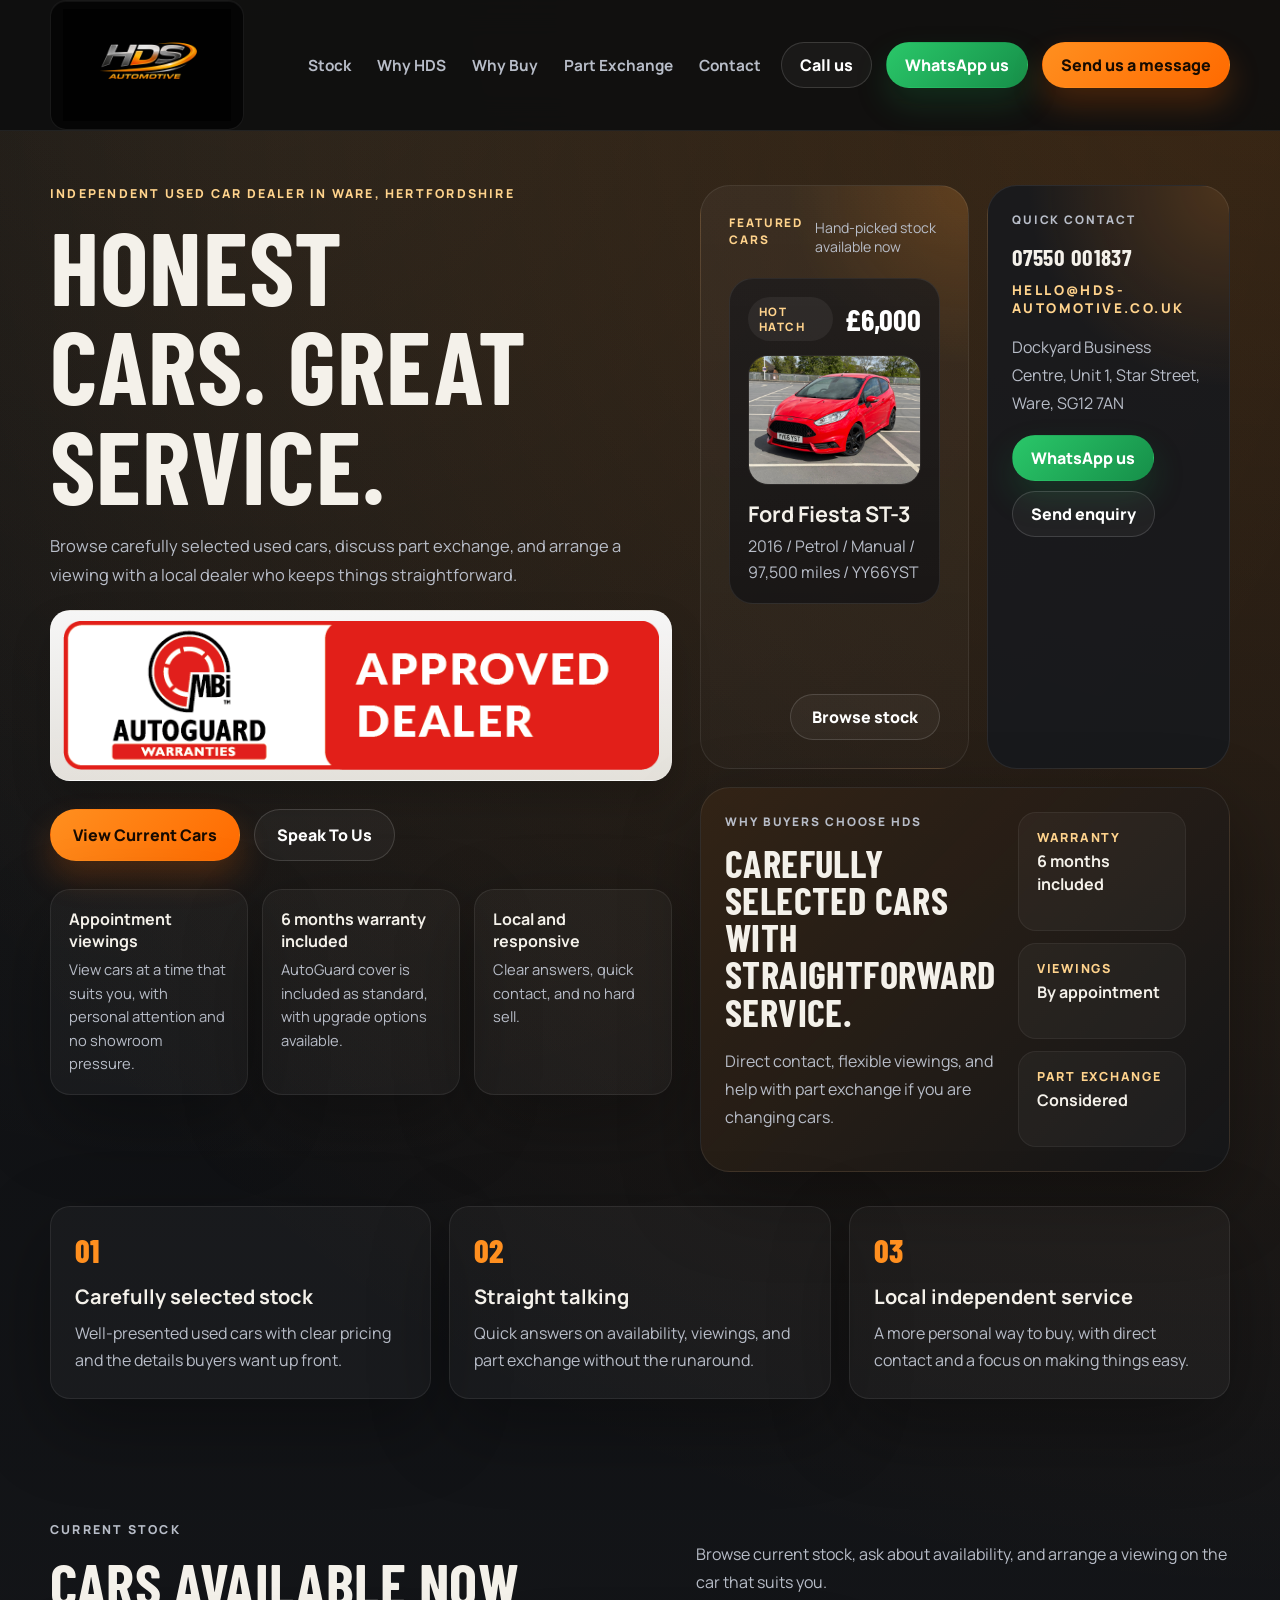
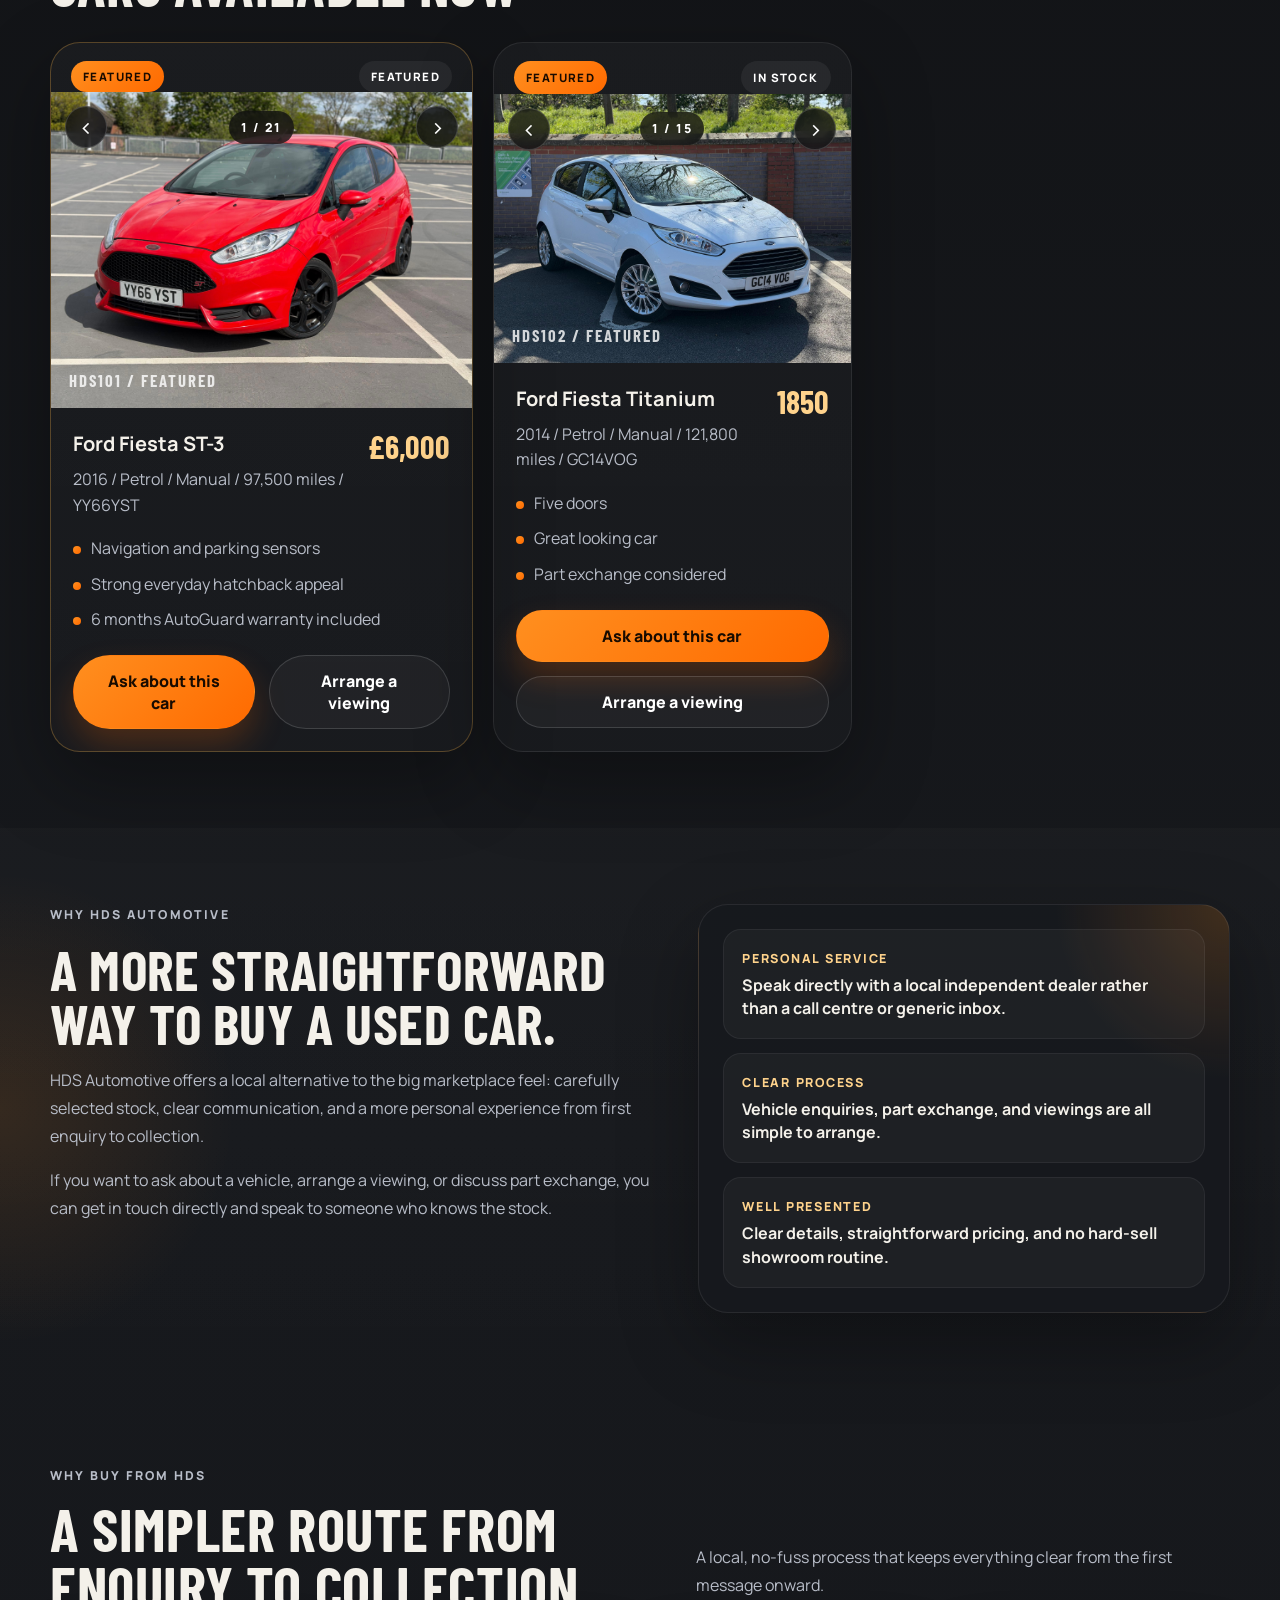
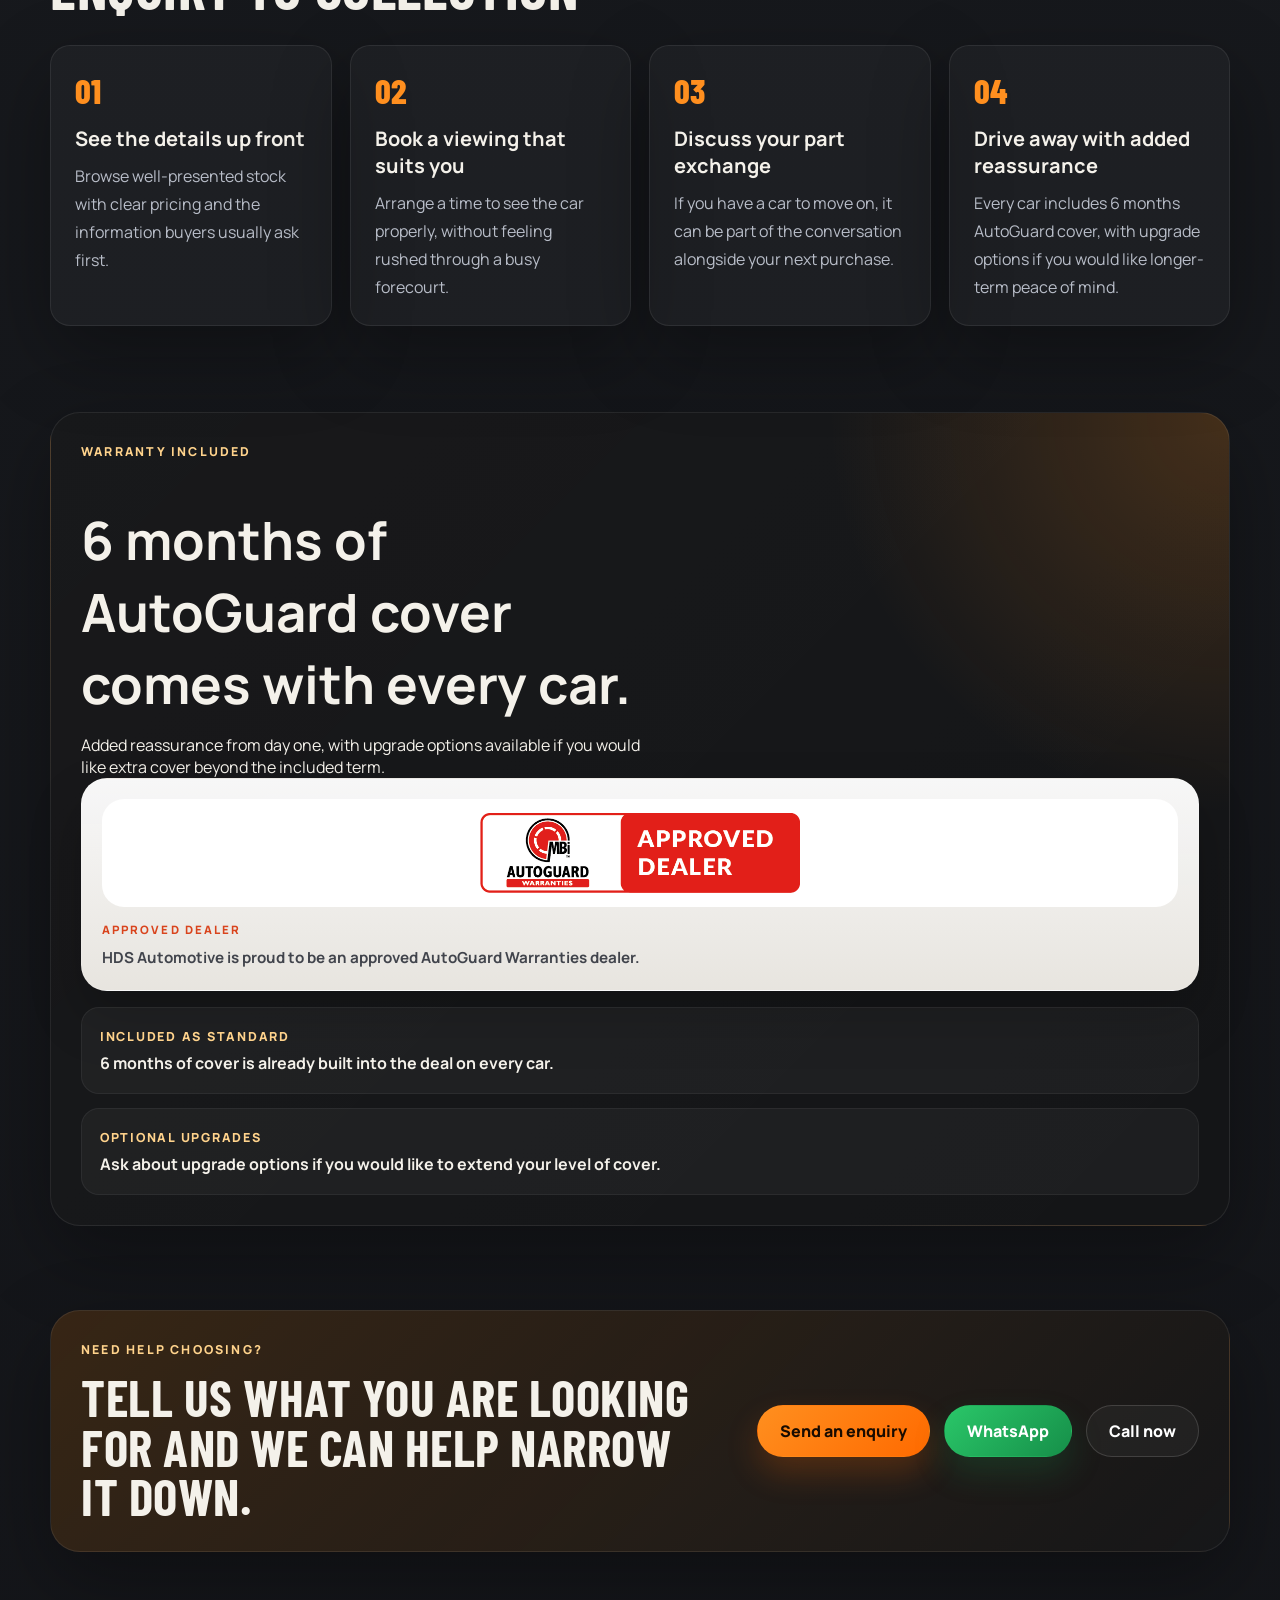
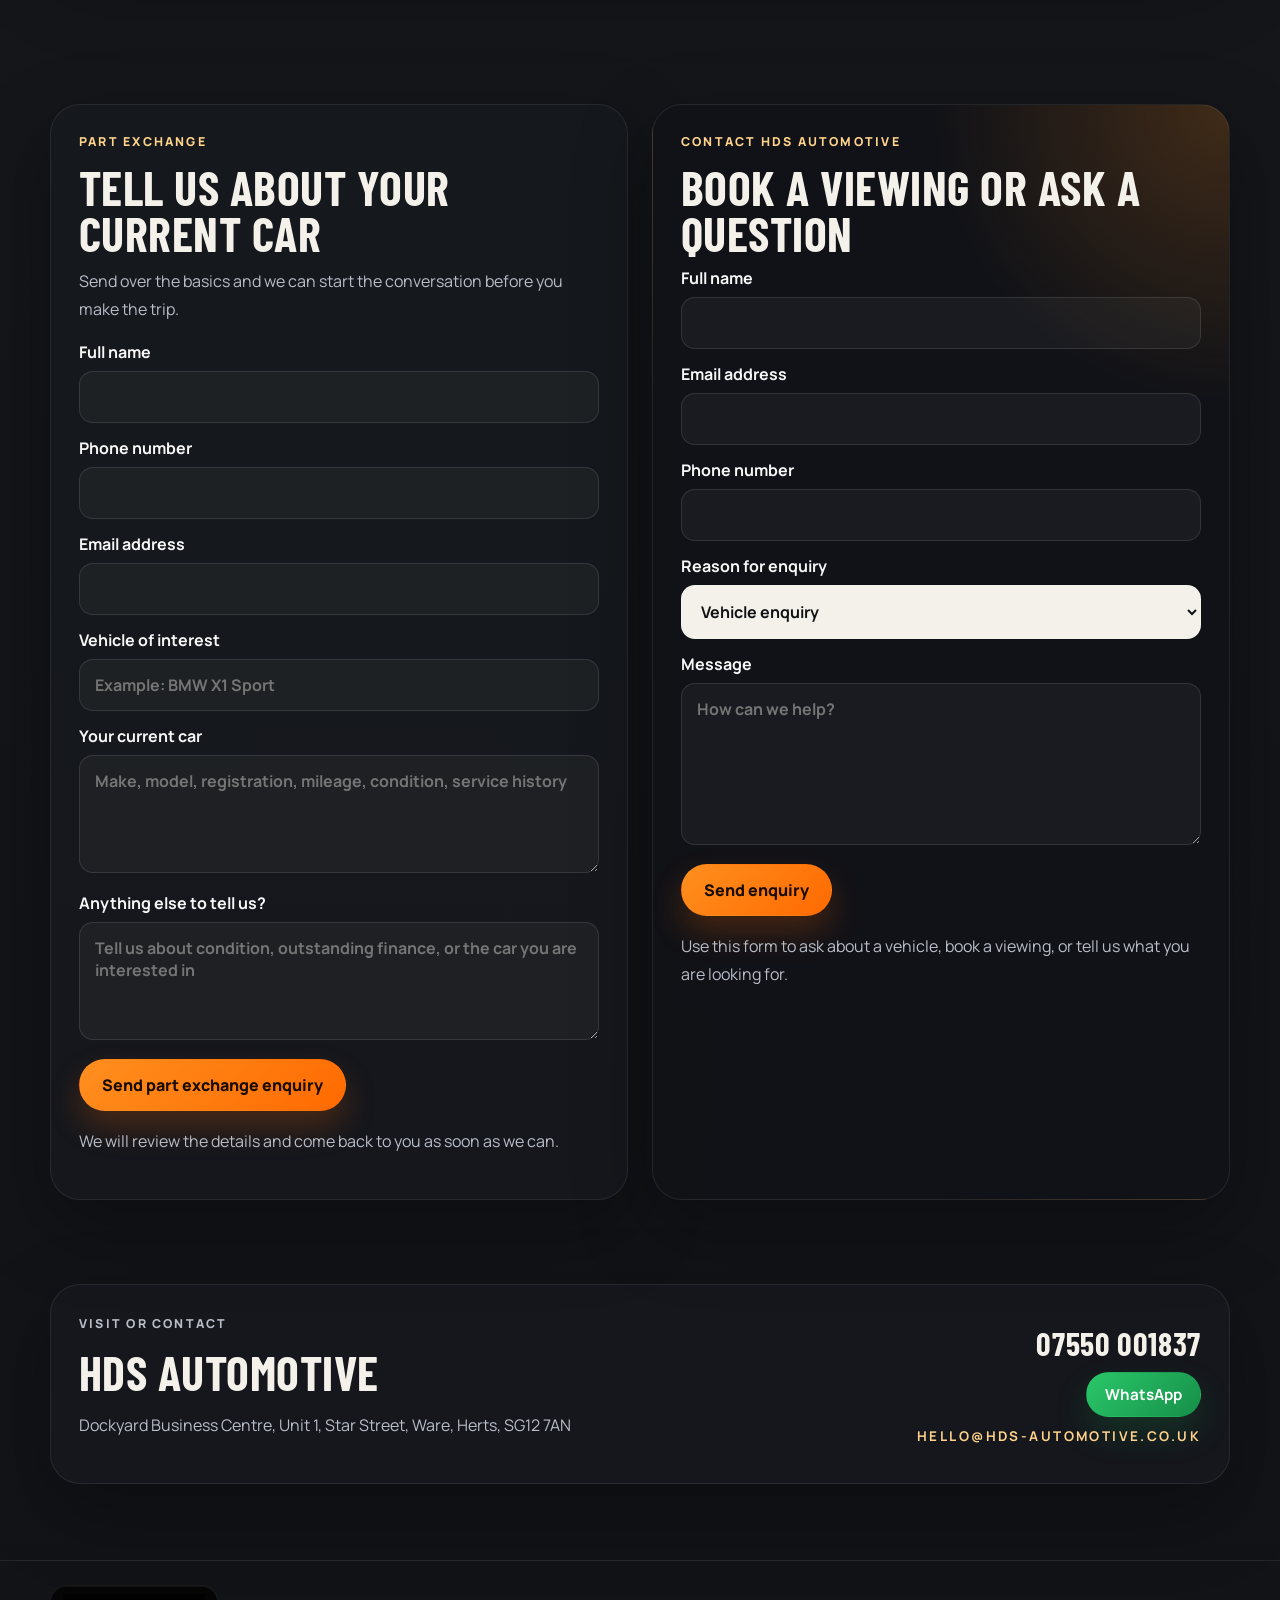
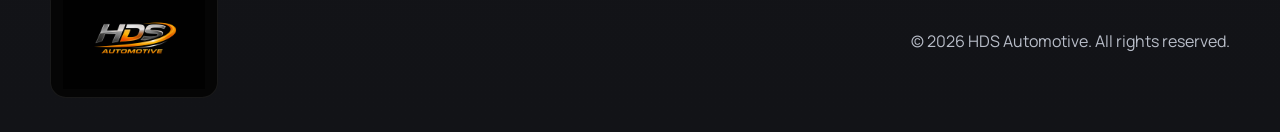
==== commit 7fdce0cc: "Update index.html" ====
--- a/index.html
+++ b/index.html
@@ -73,7 +73,7 @@
             <div class="hero-points">
               <div>
                 <strong>Appointment viewings</strong>
-                <span>Planned around your time, not showroom footfall.</span>
+                <span>View cars at a time that suits you, with personal attention and no showroom pressure.</span>
               </div>
               <div>
                 <strong>6 months warranty included</strong>
--- a/styles.css
+++ b/styles.css
@@ -34,6 +34,10 @@
     linear-gradient(180deg, #0d0e10 0%, #17191d 42%, #121317 100%);
 }
 
+body.lightbox-open {
+  overflow: hidden;
+}
+
 img {
   display: block;
   max-width: 100%;
@@ -388,9 +392,8 @@
     linear-gradient(180deg, rgba(255, 255, 255, 0.045), rgba(255, 255, 255, 0.02)),
     rgba(10, 11, 14, 0.7);
   border: 1px solid rgba(255, 255, 255, 0.08);
-  opacity: 0;
-  transform: translateY(10px) scale(0.985);
-  animation: heroCycle 18s infinite;
+  opacity: 1;
+  transform: translateY(0) scale(1);
 }
 
 .hero-vehicle-card.is-visible,
@@ -402,14 +405,6 @@
 .hero-vehicle-card-static {
   position: relative;
   animation: none;
-}
-
-.hero-vehicle-card:nth-child(2) {
-  animation-delay: 6s;
-}
-
-.hero-vehicle-card:nth-child(3) {
-  animation-delay: 12s;
 }
 
 .hero-vehicle-top {
@@ -516,20 +511,6 @@
   line-height: 1.6;
 }
 
-@keyframes heroCycle {
-  0%,
-  27% {
-    opacity: 1;
-    transform: translateY(0) scale(1);
-  }
-
-  33%,
-  100% {
-    opacity: 0;
-    transform: translateY(10px) scale(0.985);
-  }
-}
-
 .contact-panel {
   padding: 24px;
   background:
@@ -749,11 +730,68 @@
   padding: 0;
 }
 
+.gallery-main-button {
+  position: relative;
+  z-index: 1;
+  width: 100%;
+  height: 100%;
+  padding: 0;
+  border: 0;
+  background: none;
+  cursor: zoom-in;
+  touch-action: manipulation;
+}
+
+.stock-gallery-controls {
+  position: absolute;
+  left: 14px;
+  right: 14px;
+  top: 14px;
+  z-index: 2;
+  display: flex;
+  align-items: center;
+  justify-content: space-between;
+  gap: 10px;
+}
+
+.gallery-nav {
+  width: 42px;
+  height: 42px;
+  padding: 0;
+  border: 1px solid rgba(255, 255, 255, 0.16);
+  border-radius: 999px;
+  background: rgba(10, 11, 14, 0.72);
+  color: white;
+  font-size: 1.5rem;
+  line-height: 1;
+  cursor: pointer;
+  backdrop-filter: blur(10px);
+}
+
+.gallery-nav:hover,
+.gallery-nav:focus-visible {
+  background: rgba(255, 143, 31, 0.88);
+  border-color: rgba(255, 211, 140, 0.65);
+}
+
+.gallery-count {
+  padding: 8px 12px;
+  border-radius: 999px;
+  background: rgba(10, 11, 14, 0.72);
+  color: white;
+  font-size: 0.78rem;
+  font-weight: 800;
+  letter-spacing: 0.12em;
+  text-transform: uppercase;
+  backdrop-filter: blur(10px);
+}
+
 .stock-visual-image .visual-label {
   position: absolute;
   left: 18px;
   right: 18px;
   bottom: 18px;
+  z-index: 2;
 }
 
 .stock-visual::before,
@@ -1177,6 +1215,109 @@
 .site-footer {
   padding: 24px 0 34px;
   border-top: 1px solid var(--line);
+}
+
+.gallery-lightbox {
+  position: fixed;
+  inset: 0;
+  z-index: 200;
+  display: grid;
+  place-items: center;
+  padding: 24px;
+}
+
+.gallery-lightbox[hidden] {
+  display: none;
+}
+
+.gallery-lightbox-backdrop {
+  position: absolute;
+  inset: 0;
+  background:
+    radial-gradient(circle at top, rgba(255, 143, 31, 0.16), transparent 24%),
+    rgba(6, 7, 10, 0.88);
+  backdrop-filter: blur(16px);
+}
+
+.gallery-lightbox-dialog {
+  position: relative;
+  z-index: 1;
+  width: min(1120px, 100%);
+  padding: 22px;
+  border: 1px solid rgba(255, 255, 255, 0.1);
+  border-radius: 28px;
+  background:
+    linear-gradient(180deg, rgba(255, 255, 255, 0.04), rgba(255, 255, 255, 0.02)),
+    rgba(12, 13, 16, 0.96);
+  box-shadow: 0 32px 80px rgba(0, 0, 0, 0.45);
+}
+
+.gallery-lightbox-close {
+  position: absolute;
+  top: 16px;
+  right: 16px;
+  width: 46px;
+  height: 46px;
+  border: 1px solid rgba(255, 255, 255, 0.12);
+  border-radius: 999px;
+  background: rgba(255, 255, 255, 0.06);
+  color: white;
+  font-size: 1.8rem;
+  line-height: 1;
+  cursor: pointer;
+}
+
+.gallery-lightbox-stage {
+  display: grid;
+  grid-template-columns: auto minmax(0, 1fr) auto;
+  align-items: center;
+  gap: 14px;
+}
+
+.gallery-lightbox-nav {
+  width: 52px;
+  height: 52px;
+  border: 1px solid rgba(255, 255, 255, 0.12);
+  border-radius: 999px;
+  background: rgba(255, 255, 255, 0.06);
+  color: white;
+  font-size: 2rem;
+  line-height: 1;
+  cursor: pointer;
+}
+
+.gallery-lightbox-image {
+  width: 100%;
+  max-height: min(76vh, 820px);
+  border-radius: 22px;
+  object-fit: contain;
+  background: rgba(0, 0, 0, 0.28);
+}
+
+.gallery-lightbox-footer {
+  display: flex;
+  align-items: center;
+  justify-content: space-between;
+  gap: 16px;
+  margin-top: 16px;
+}
+
+.gallery-lightbox-caption,
+.gallery-lightbox-count {
+  margin: 0;
+}
+
+.gallery-lightbox-caption {
+  font-size: 1.05rem;
+  font-weight: 700;
+}
+
+.gallery-lightbox-count {
+  color: var(--accent-soft);
+  font-size: 0.82rem;
+  font-weight: 800;
+  letter-spacing: 0.12em;
+  text-transform: uppercase;
 }
 
 .footer-row {
@@ -1312,6 +1453,65 @@
   .footer-row p {
     justify-self: start;
   }
+
+  .stock-gallery-controls {
+    left: 10px;
+    right: 10px;
+    top: 10px;
+  }
+
+  .gallery-nav {
+    width: 38px;
+    height: 38px;
+  }
+
+  .gallery-count {
+    font-size: 0.7rem;
+    padding: 7px 10px;
+  }
+
+  .stock-visual {
+    min-height: 276px;
+  }
+
+  .gallery-lightbox {
+    padding: 14px;
+  }
+
+  .gallery-lightbox-dialog {
+    padding: 16px;
+    border-radius: 22px;
+  }
+
+  .gallery-lightbox-stage {
+    grid-template-columns: 1fr;
+  }
+
+  .gallery-lightbox-nav {
+    position: absolute;
+    top: 50%;
+    transform: translateY(-50%);
+    z-index: 2;
+    width: 44px;
+    height: 44px;
+  }
+
+  .gallery-lightbox-nav[data-lightbox-nav="-1"] {
+    left: 10px;
+  }
+
+  .gallery-lightbox-nav[data-lightbox-nav="1"] {
+    right: 10px;
+  }
+
+  .gallery-lightbox-image {
+    max-height: 68vh;
+  }
+
+  .gallery-lightbox-footer {
+    flex-direction: column;
+    align-items: flex-start;
+  }
 }
 
 @media (prefers-reduced-motion: reduce) {
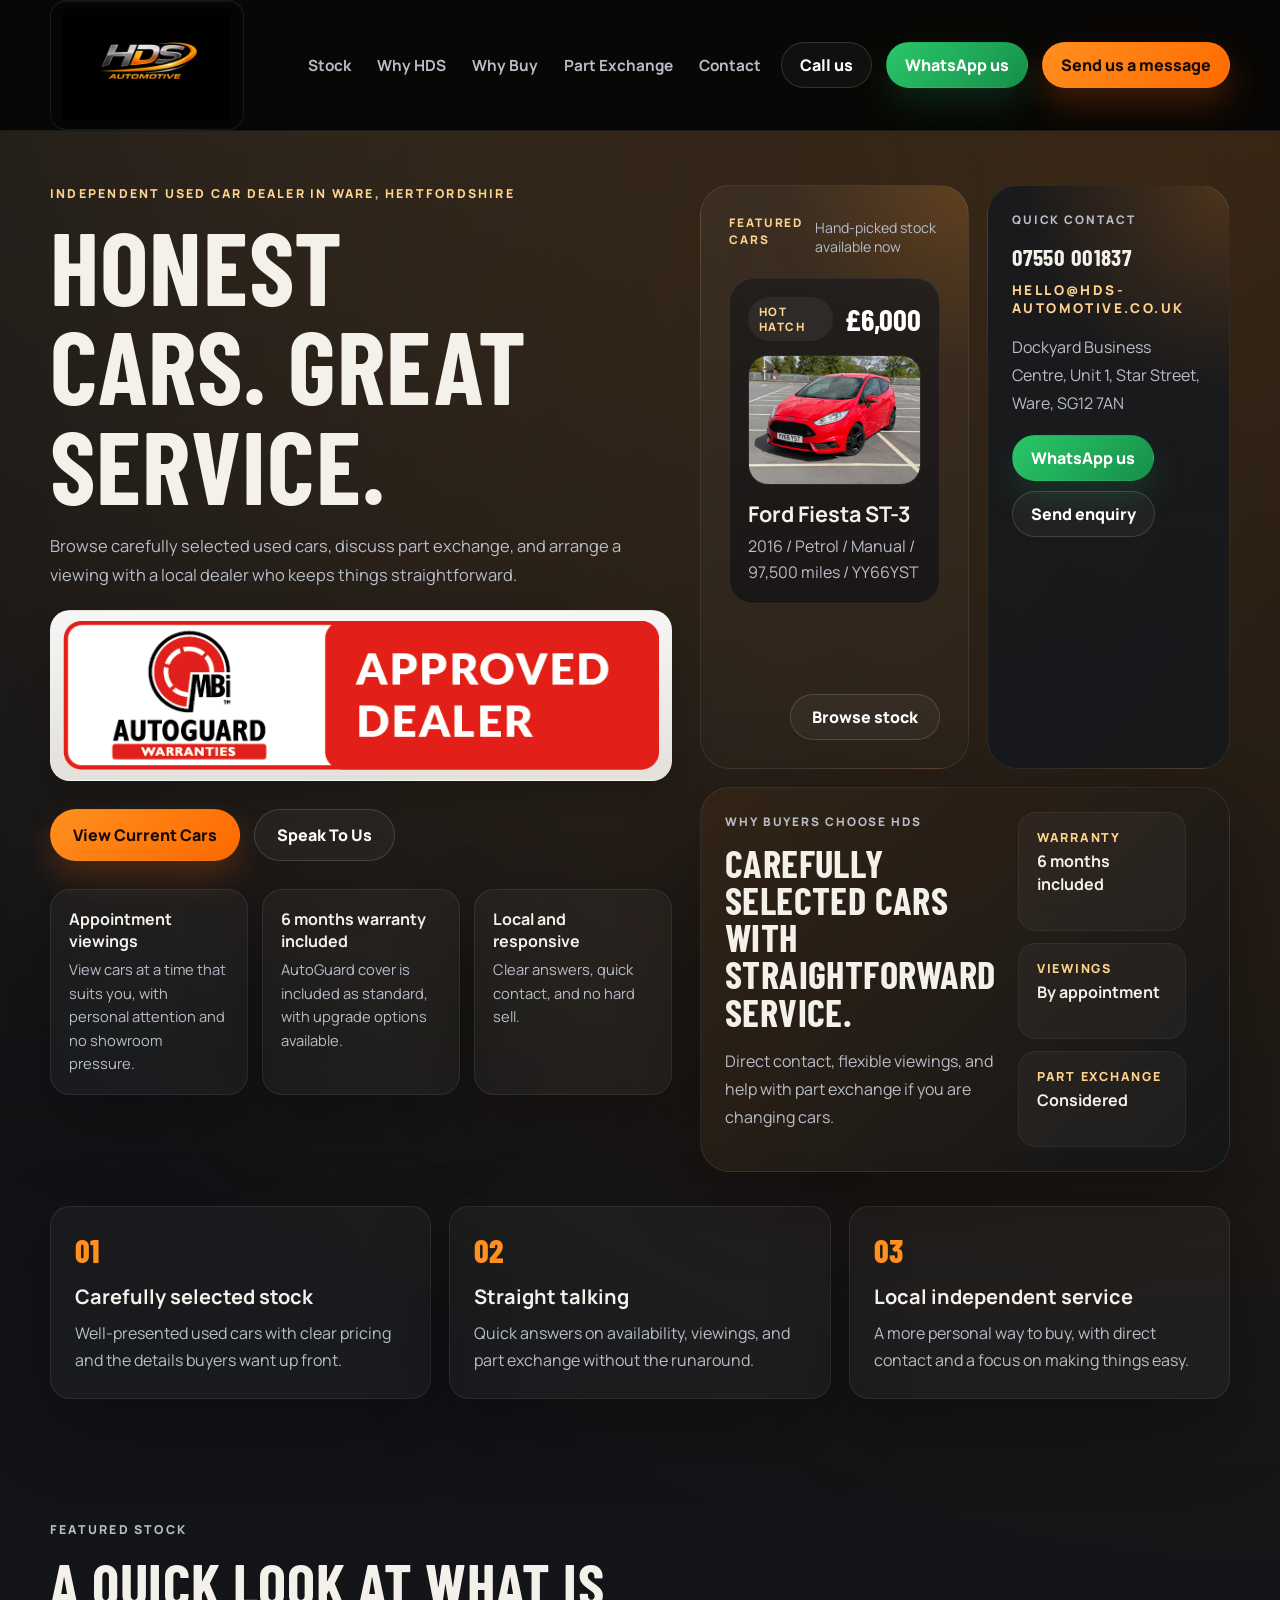
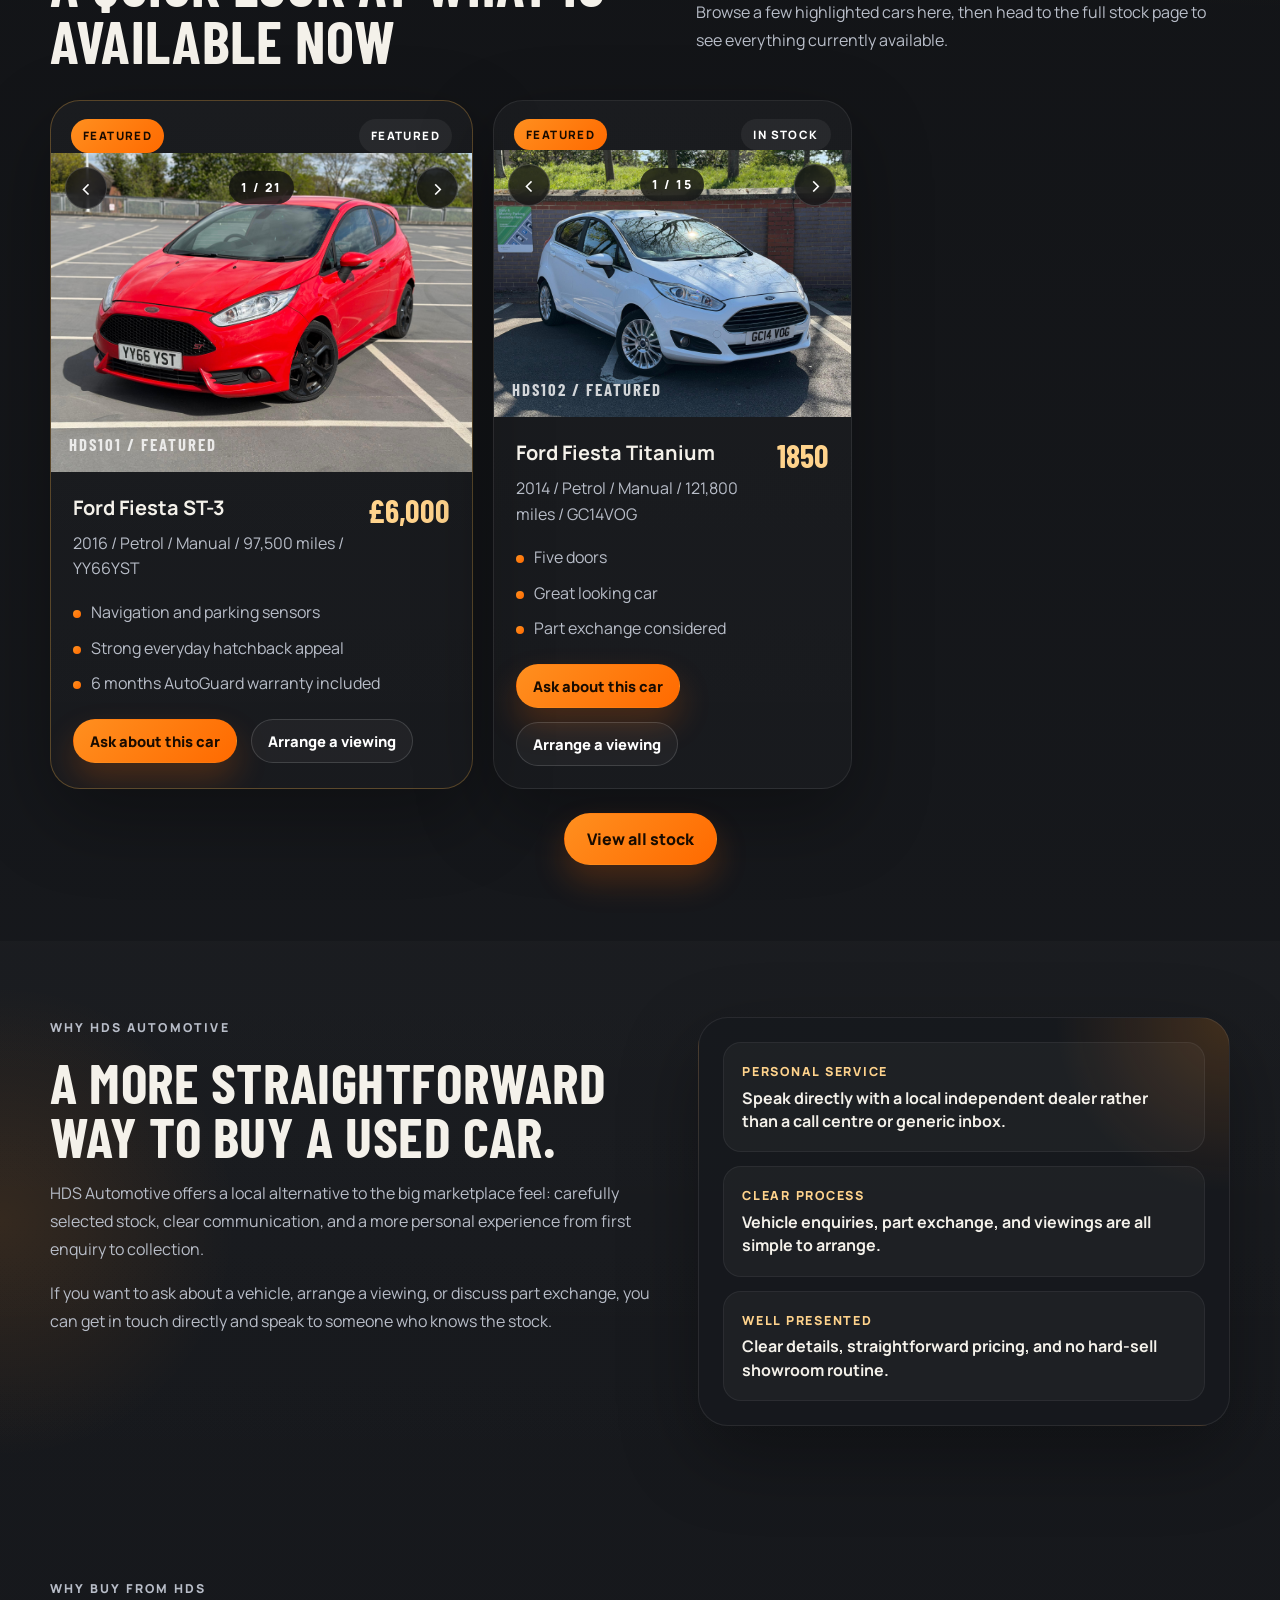
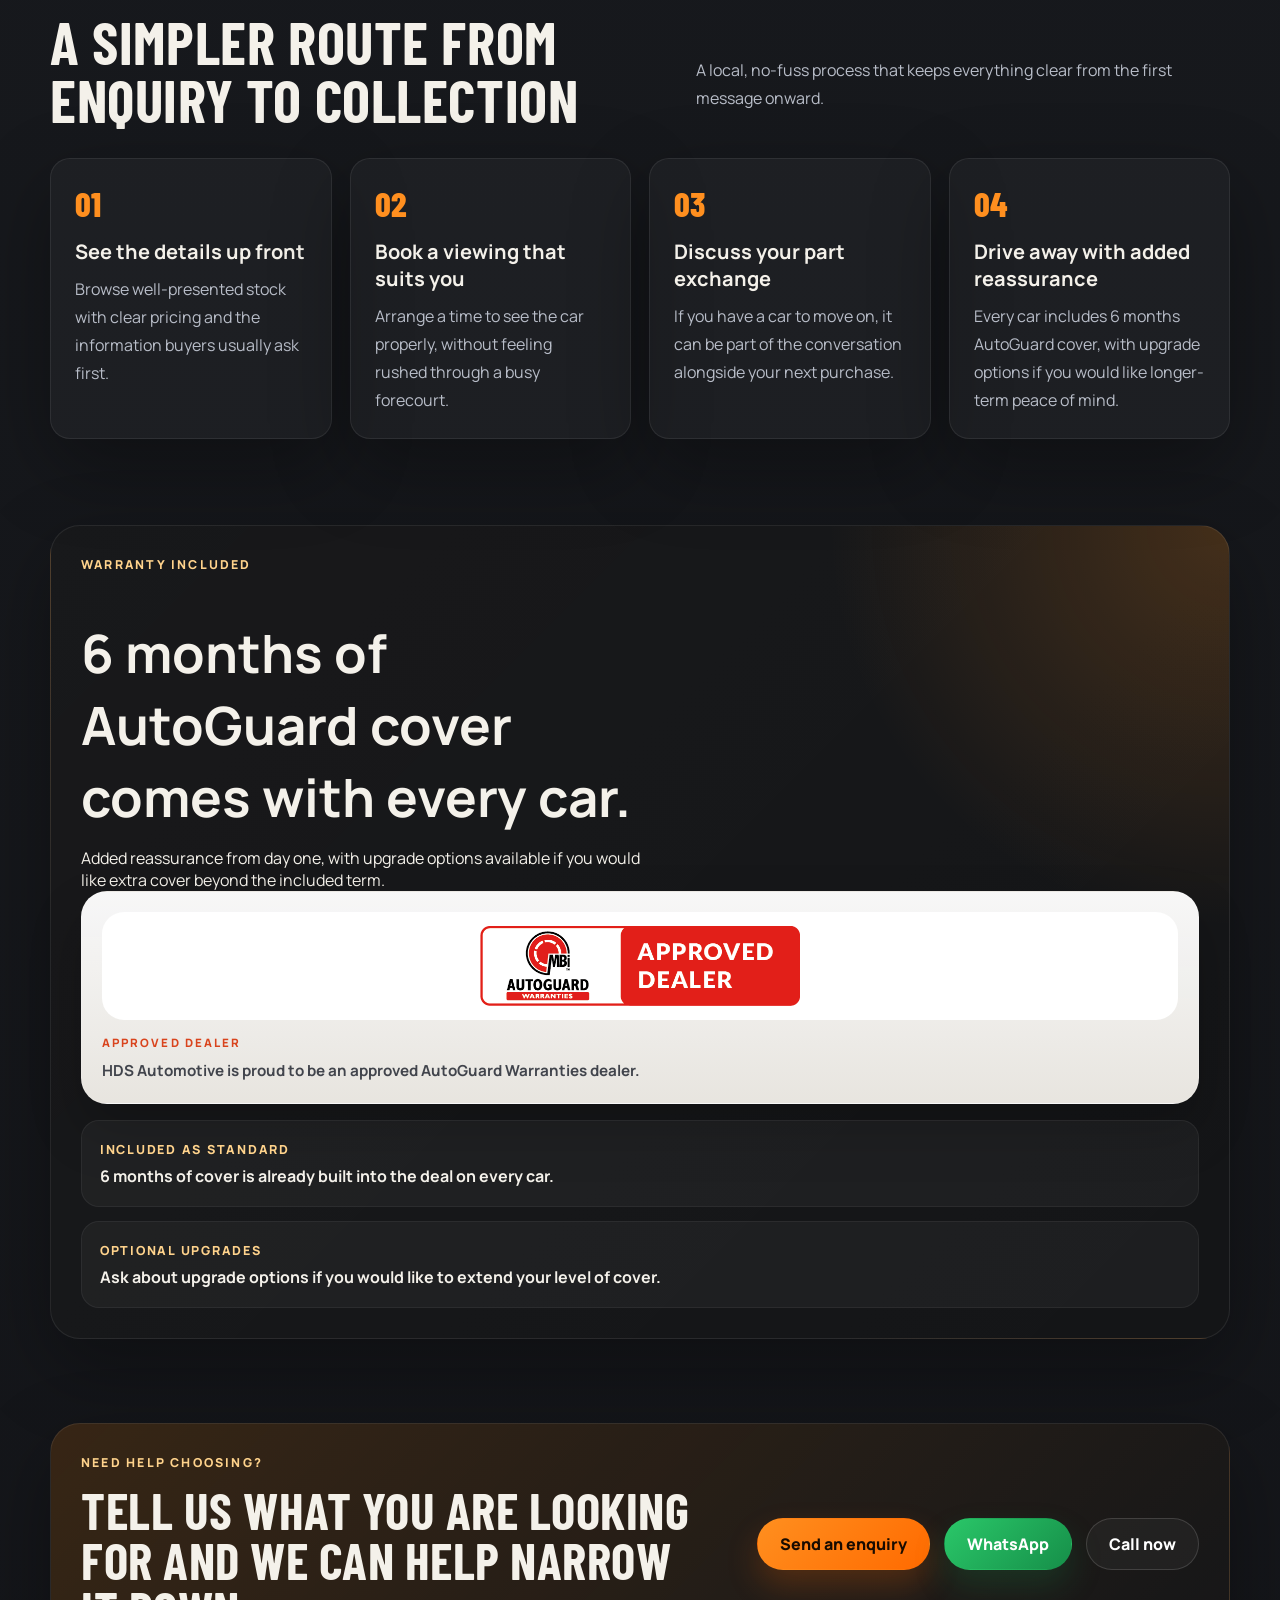
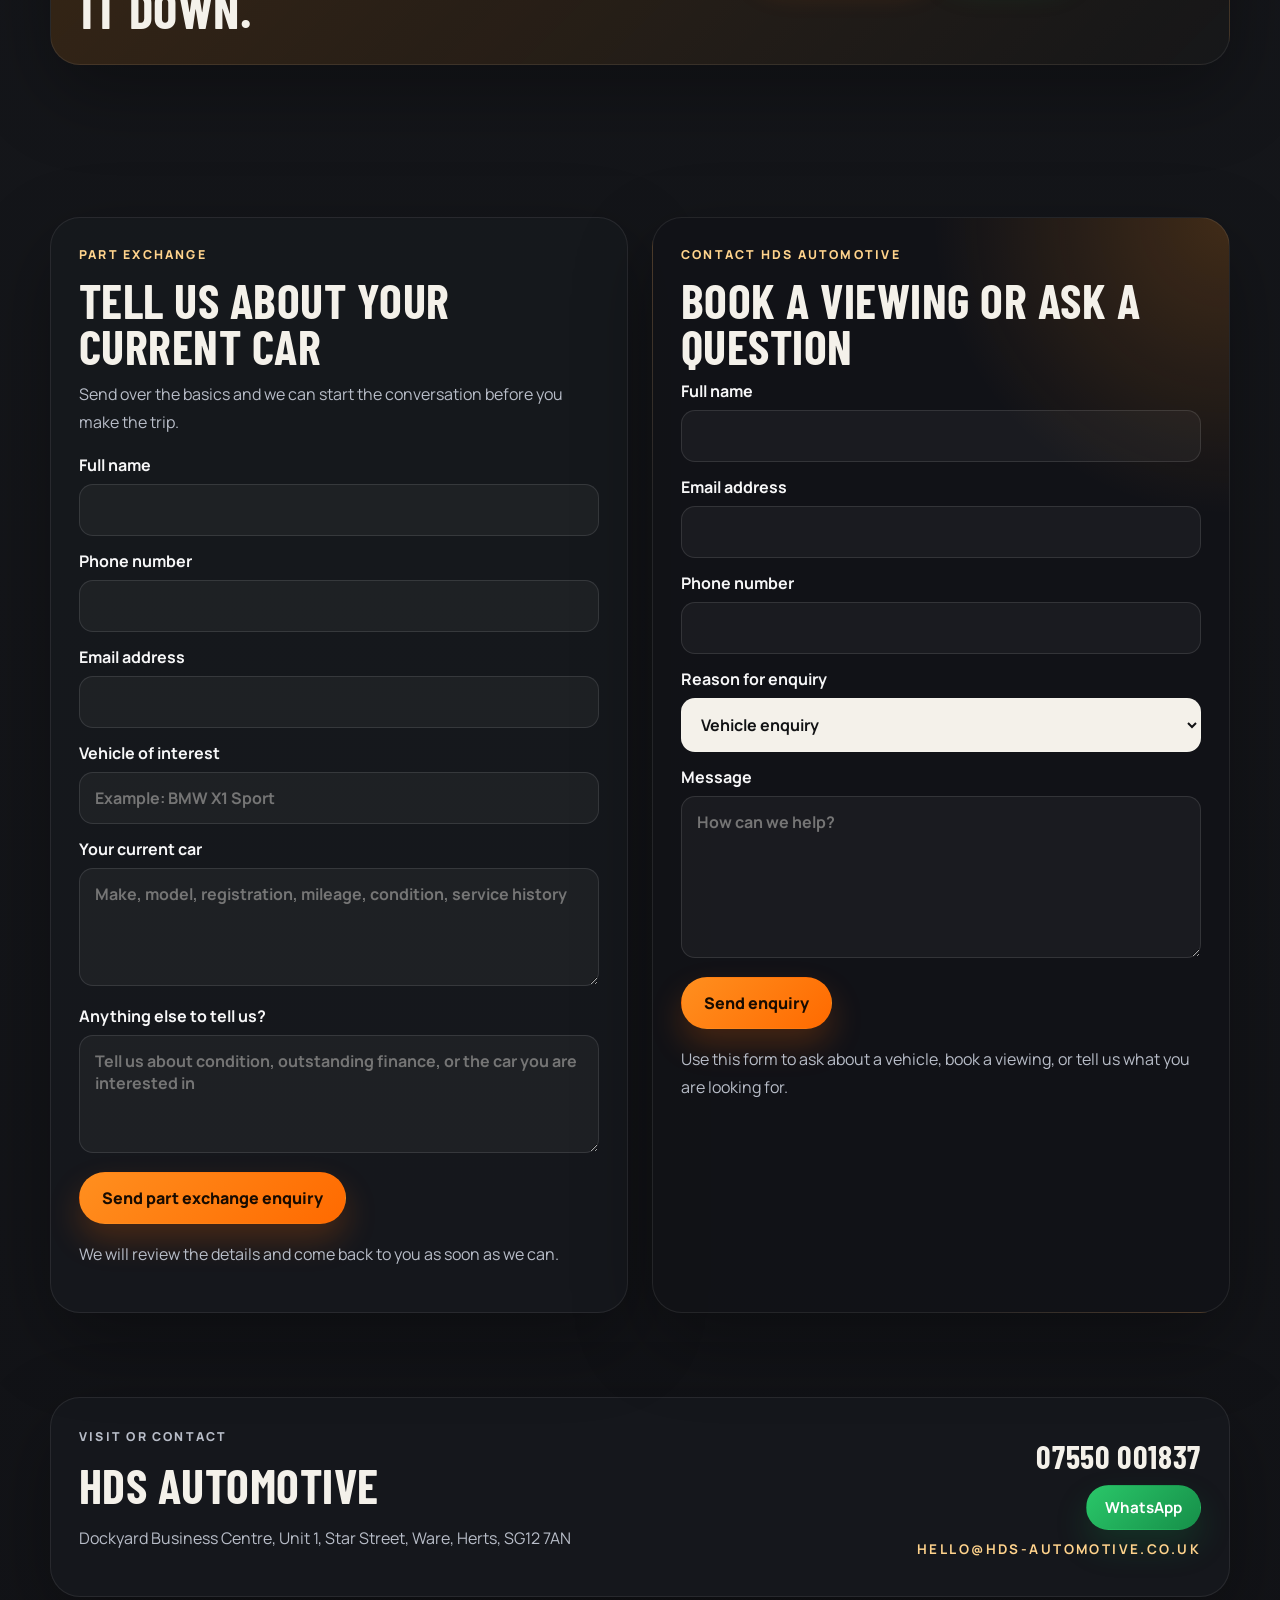
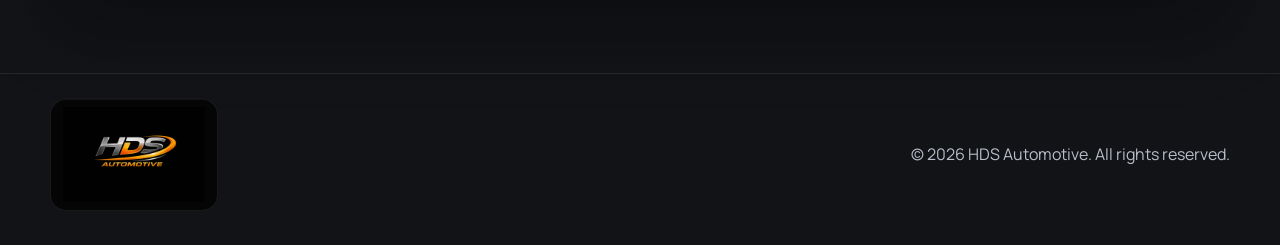
==== commit 385dcb83: "page" ====
--- a/index.html
+++ b/index.html
@@ -32,7 +32,7 @@
         </button>
 
         <nav class="site-nav" aria-label="Primary">
-          <a href="#stock">Stock</a>
+          <a href="stock.html">Stock</a>
           <a href="#about">Why HDS</a>
           <a href="#process">Why Buy</a>
           <a href="#part-exchange">Part Exchange</a>
@@ -66,7 +66,7 @@
             </div>
 
             <div class="hero-actions">
-              <a href="#stock" class="btn btn-primary">View Current Cars</a>
+              <a href="stock.html" class="btn btn-primary">View Current Cars</a>
               <a href="#contact" class="btn btn-secondary">Speak To Us</a>
             </div>
 
@@ -97,7 +97,7 @@
                 <div class="hero-rotator" id="hero-rotator"></div>
 
                 <div class="hero-stock-panel-foot">
-                  <a href="#stock" class="btn btn-secondary btn-small">Browse stock</a>
+                  <a href="stock.html" class="btn btn-secondary btn-small">Browse stock</a>
                 </div>
               </div>
               <div class="contact-panel">
@@ -163,15 +163,18 @@
         <div class="container">
           <div class="section-heading">
             <div>
-              <p class="kicker">Current stock</p>
-              <h2>Cars available now</h2>
-            </div>
-            <p>
-              Browse current stock, ask about availability, and arrange a viewing on the car that suits you.
+              <p class="kicker">Featured stock</p>
+              <h2>A quick look at what is available now</h2>
+            </div>
+            <p>
+              Browse a few highlighted cars here, then head to the full stock page to see everything currently available.
             </p>
           </div>
 
           <div class="stock-showcase" id="stock-showcase"></div>
+          <div class="section-cta">
+            <a href="stock.html" class="btn btn-primary">View all stock</a>
+          </div>
         </div>
       </section>
 
--- a/styles.css
+++ b/styles.css
@@ -69,7 +69,7 @@
   top: 0;
   z-index: 50;
   backdrop-filter: blur(16px);
-  background: rgba(12, 13, 15, 0.86);
+  background: rgba(5, 5, 5, 0.92);
   border-bottom: 1px solid var(--line);
 }
 
@@ -186,7 +186,10 @@
 }
 
 .btn-card {
-  flex: 1 1 180px;
+  flex: 0 1 auto;
+  min-width: 0;
+  padding: 11px 16px;
+  font-size: 0.92rem;
 }
 
 .hero {
@@ -669,10 +672,20 @@
   font-size: clamp(2.4rem, 5vw, 3.7rem);
 }
 
+.section-cta {
+  display: flex;
+  justify-content: center;
+  margin-top: 24px;
+}
+
 .stock-showcase {
   display: grid;
   grid-template-columns: 1.18fr 1fr 1fr;
   gap: 20px;
+}
+
+.stock-showcase-full {
+  grid-template-columns: repeat(3, minmax(0, 1fr));
 }
 
 .stock-card {
@@ -1210,6 +1223,32 @@
   font-family: "Manrope", sans-serif;
   font-size: 0.84rem;
   letter-spacing: 0.18em;
+}
+
+.stock-page-hero {
+  padding-bottom: 22px;
+}
+
+.stock-page-hero-inner {
+  display: grid;
+  grid-template-columns: 1.08fr 0.92fr;
+  gap: 24px;
+  align-items: end;
+}
+
+.stock-page-hero h1 {
+  margin: 0;
+  font-family: "Barlow Condensed", sans-serif;
+  font-size: clamp(3rem, 6vw, 5.1rem);
+  line-height: 0.98;
+  text-transform: uppercase;
+}
+
+.stock-page-hero-actions {
+  display: flex;
+  flex-wrap: wrap;
+  justify-content: flex-end;
+  gap: 12px;
 }
 
 .site-footer {
@@ -1343,7 +1382,9 @@
   .warranty-band-inner,
   .form-layout,
   .cta-ribbon-inner,
-  .location-grid {
+  .location-grid,
+  .stock-page-hero-inner,
+  .stock-showcase-full {
     grid-template-columns: 1fr;
   }
 
@@ -1359,32 +1400,72 @@
   }
 
   .cta-ribbon-actions,
-  .location-links {
+  .location-links,
+  .stock-page-hero-actions {
     justify-content: flex-start;
     justify-items: start;
   }
+
+  .hero {
+    padding: 42px 0 26px;
+  }
+
+  .section {
+    padding: 62px 0;
+  }
+
+  .hero-copy h1,
+  .section-heading h2,
+  .story-panel h2,
+  .contact-card h2,
+  .location-copy h2 {
+    max-width: 12ch;
+  }
+
+  .hero-stock-panel,
+  .contact-panel,
+  .hero-feature-card,
+  .contact-card,
+  .location-grid,
+  .warranty-band-inner,
+  .cta-ribbon-inner {
+    padding: 24px;
+  }
+
+  .stock-showcase {
+    gap: 16px;
+  }
 }
 
 @media (max-width: 760px) {
+  .container {
+    width: min(100% - 24px, 640px);
+  }
+
   .menu-toggle {
     display: inline-block;
     margin-left: auto;
   }
 
+  .nav-row {
+    gap: 12px;
+    min-height: 76px;
+  }
+
   .header-actions {
     display: none;
   }
 
   .site-nav {
     position: absolute;
-    top: 88px;
-    left: 16px;
-    right: 16px;
+    top: 76px;
+    left: 12px;
+    right: 12px;
     display: none;
     flex-direction: column;
     align-items: flex-start;
-    gap: 14px;
-    padding: 18px;
+    gap: 10px;
+    padding: 16px;
     margin-left: 0;
     border-radius: 18px;
     background: rgba(20, 22, 26, 0.98);
@@ -1396,7 +1477,7 @@
   }
 
   .hero {
-    padding-top: 34px;
+    padding: 24px 0 18px;
   }
 
   .hero-partner-mark {
@@ -1428,10 +1509,54 @@
 
   .hero-copy h1 {
     max-width: none;
+    font-size: clamp(2.85rem, 15vw, 4.2rem);
   }
 
   .brand img {
-    width: 148px;
+    width: 132px;
+  }
+
+  .kicker,
+  .panel-label,
+  .contact-link-email,
+  .location-email {
+    letter-spacing: 0.12em;
+  }
+
+  .hero-text,
+  .section-heading p,
+  .story-panel p,
+  .contact-panel p,
+  .hero-feature-card p,
+  .form-intro,
+  .location-copy p {
+    line-height: 1.65;
+    font-size: 0.96rem;
+  }
+
+  .hero-actions,
+  .card-actions,
+  .contact-panel-actions,
+  .cta-ribbon-actions,
+  .stock-page-hero-actions {
+    flex-direction: column;
+    align-items: stretch;
+  }
+
+  .hero-actions .btn,
+  .card-actions .btn,
+  .contact-panel-actions .btn,
+  .cta-ribbon-actions .btn,
+  .stock-page-hero-actions .btn {
+    width: 100%;
+  }
+
+  .hero-points div,
+  .benefit-item,
+  .process-grid article,
+  .cred-grid article,
+  .feature-metrics div {
+    padding: 16px;
   }
 
   .hero-stock-panel-head,
@@ -1444,6 +1569,63 @@
   .hero-stock-panel-foot .btn {
     margin-left: 0;
     align-self: flex-start;
+  }
+
+  .hero-stock-panel,
+  .contact-panel,
+  .hero-feature-card,
+  .contact-card,
+  .location-grid,
+  .warranty-band-inner,
+  .cta-ribbon-inner {
+    padding: 18px;
+    border-radius: 22px;
+  }
+
+  .hero-rotator {
+    min-height: 332px;
+    margin: 14px 0;
+  }
+
+  .hero-vehicle-card {
+    padding: 14px;
+    border-radius: 20px;
+  }
+
+  .hero-vehicle-price,
+  .stock-title-row strong {
+    font-size: 1.7rem;
+  }
+
+  .section {
+    padding: 48px 0;
+  }
+
+  .section-heading {
+    margin-bottom: 22px;
+  }
+
+  .stock-body {
+    padding: 18px;
+  }
+
+  .stock-title-row {
+    flex-direction: column;
+  }
+
+.stock-specs {
+  margin: 14px 0 18px;
+  gap: 8px;
+}
+
+  .card-actions {
+    gap: 10px;
+  }
+
+  .contact-card input,
+  .contact-card textarea,
+  .contact-card select {
+    padding: 13px 14px;
   }
 
   .footer-row {
@@ -1514,6 +1696,81 @@
   }
 }
 
+@media (max-width: 520px) {
+  .container {
+    width: calc(100% - 18px);
+  }
+
+  .site-header {
+    position: static;
+  }
+
+  .hero-copy h1 {
+    font-size: clamp(2.4rem, 16vw, 3.5rem);
+  }
+
+  .hero-text {
+    margin-top: 14px;
+  }
+
+  .hero-points {
+    gap: 10px;
+  }
+
+  .hero-stock-panel,
+  .contact-panel,
+  .hero-feature-card,
+  .contact-card,
+  .location-grid,
+  .warranty-band-inner,
+  .cta-ribbon-inner,
+  .stock-card {
+    border-radius: 18px;
+  }
+
+  .card-topline {
+    flex-direction: column;
+    align-items: flex-start;
+    padding: 16px 16px 0;
+  }
+
+  .stock-visual {
+    min-height: 248px;
+  }
+
+  .stock-visual-image .visual-label {
+    left: 14px;
+    right: 14px;
+    bottom: 14px;
+    font-size: 0.92rem;
+  }
+
+  .gallery-nav {
+    width: 36px;
+    height: 36px;
+    font-size: 1.3rem;
+  }
+
+  .gallery-count {
+    padding: 6px 9px;
+    font-size: 0.66rem;
+  }
+
+  .contact-link-phone,
+  .location-links a {
+    font-size: 1.22rem;
+  }
+
+  .gallery-lightbox {
+    padding: 8px;
+  }
+
+  .gallery-lightbox-dialog {
+    padding: 12px;
+    border-radius: 18px;
+  }
+}
+
 @media (prefers-reduced-motion: reduce) {
   .hero-vehicle-card {
     animation: none;
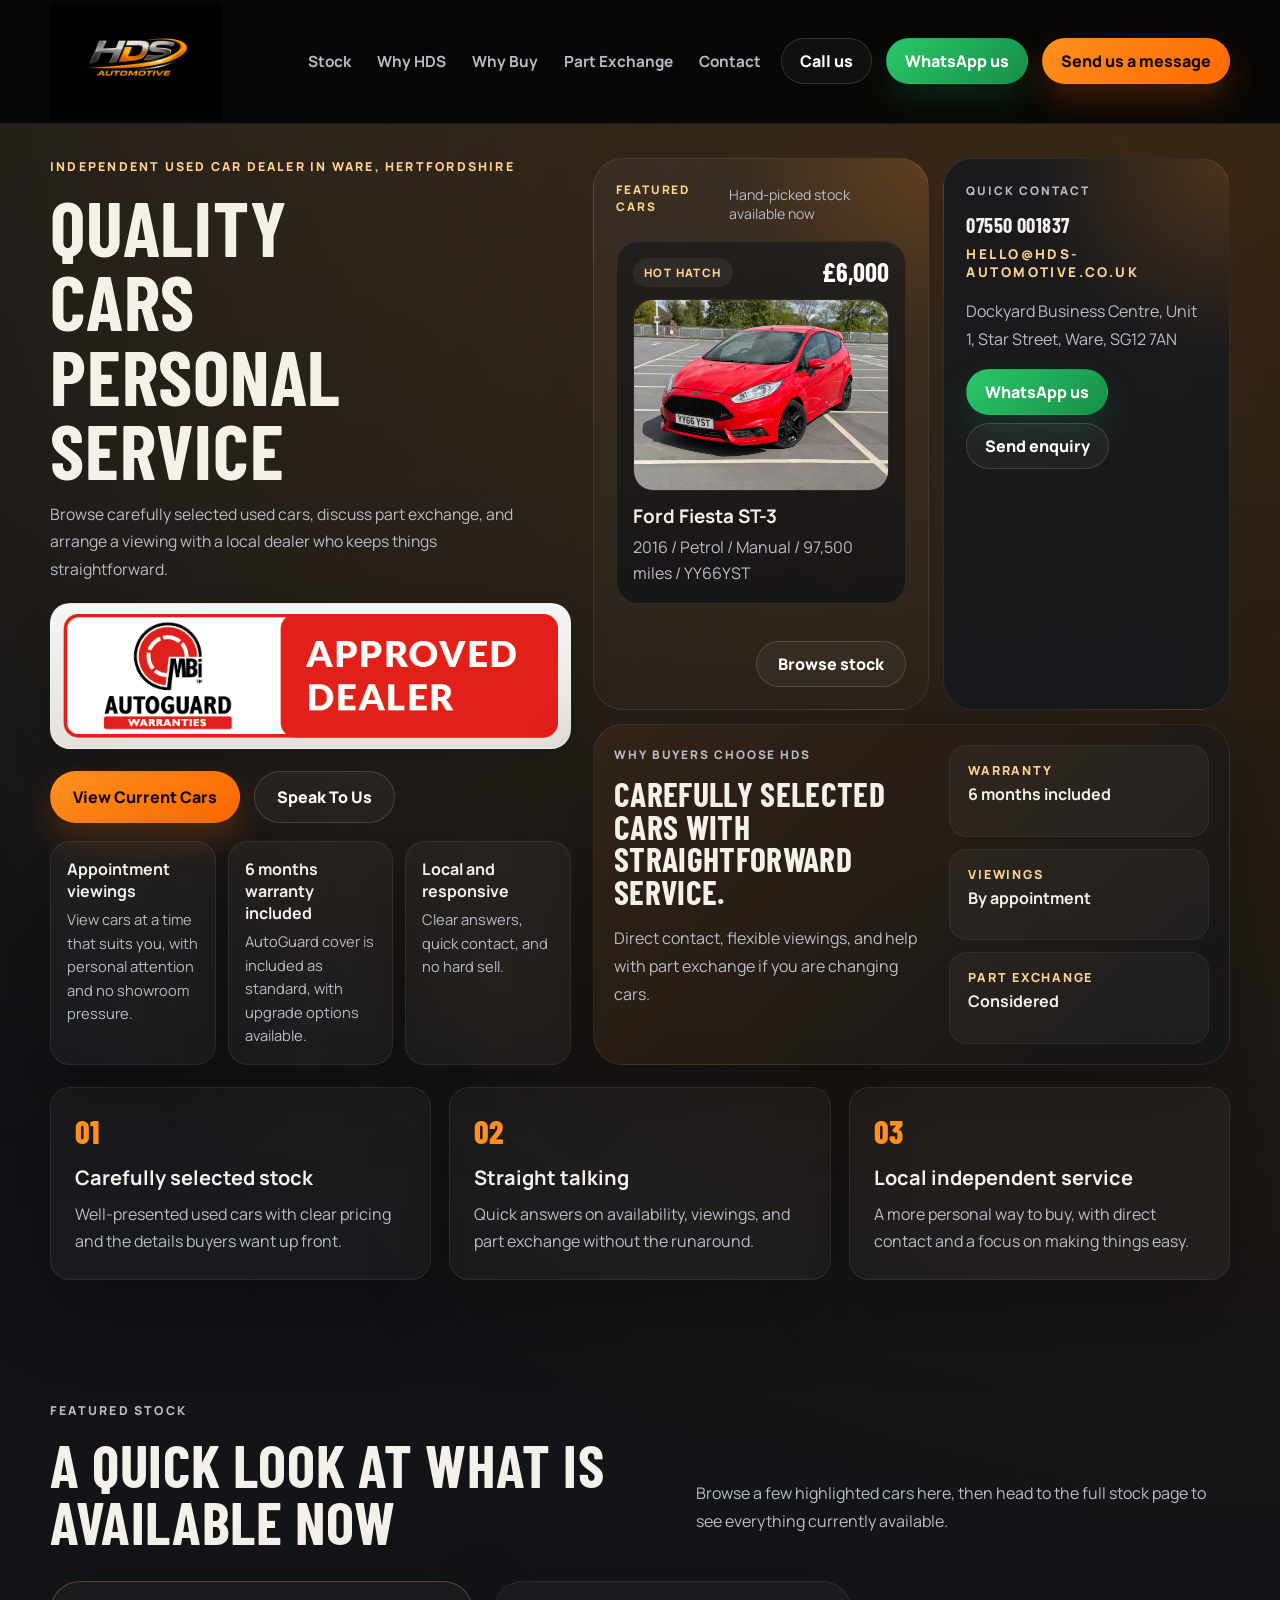
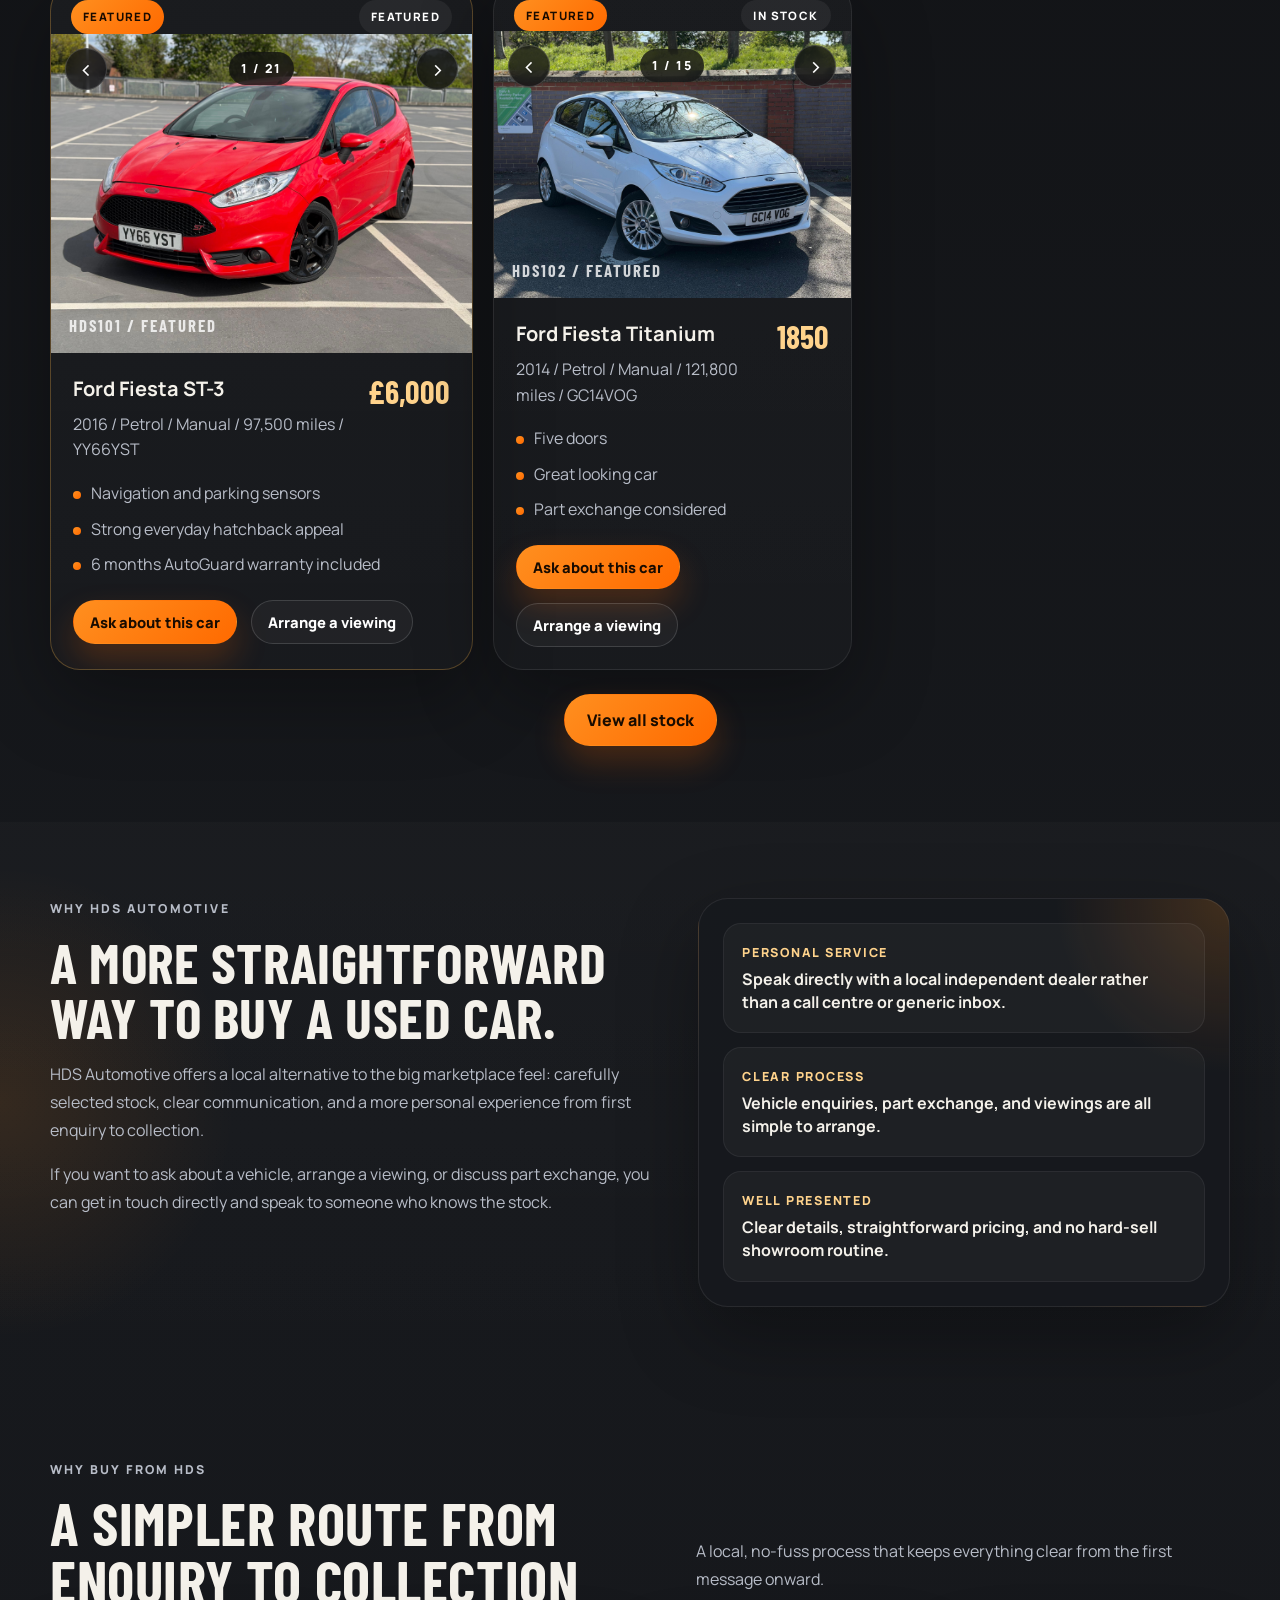
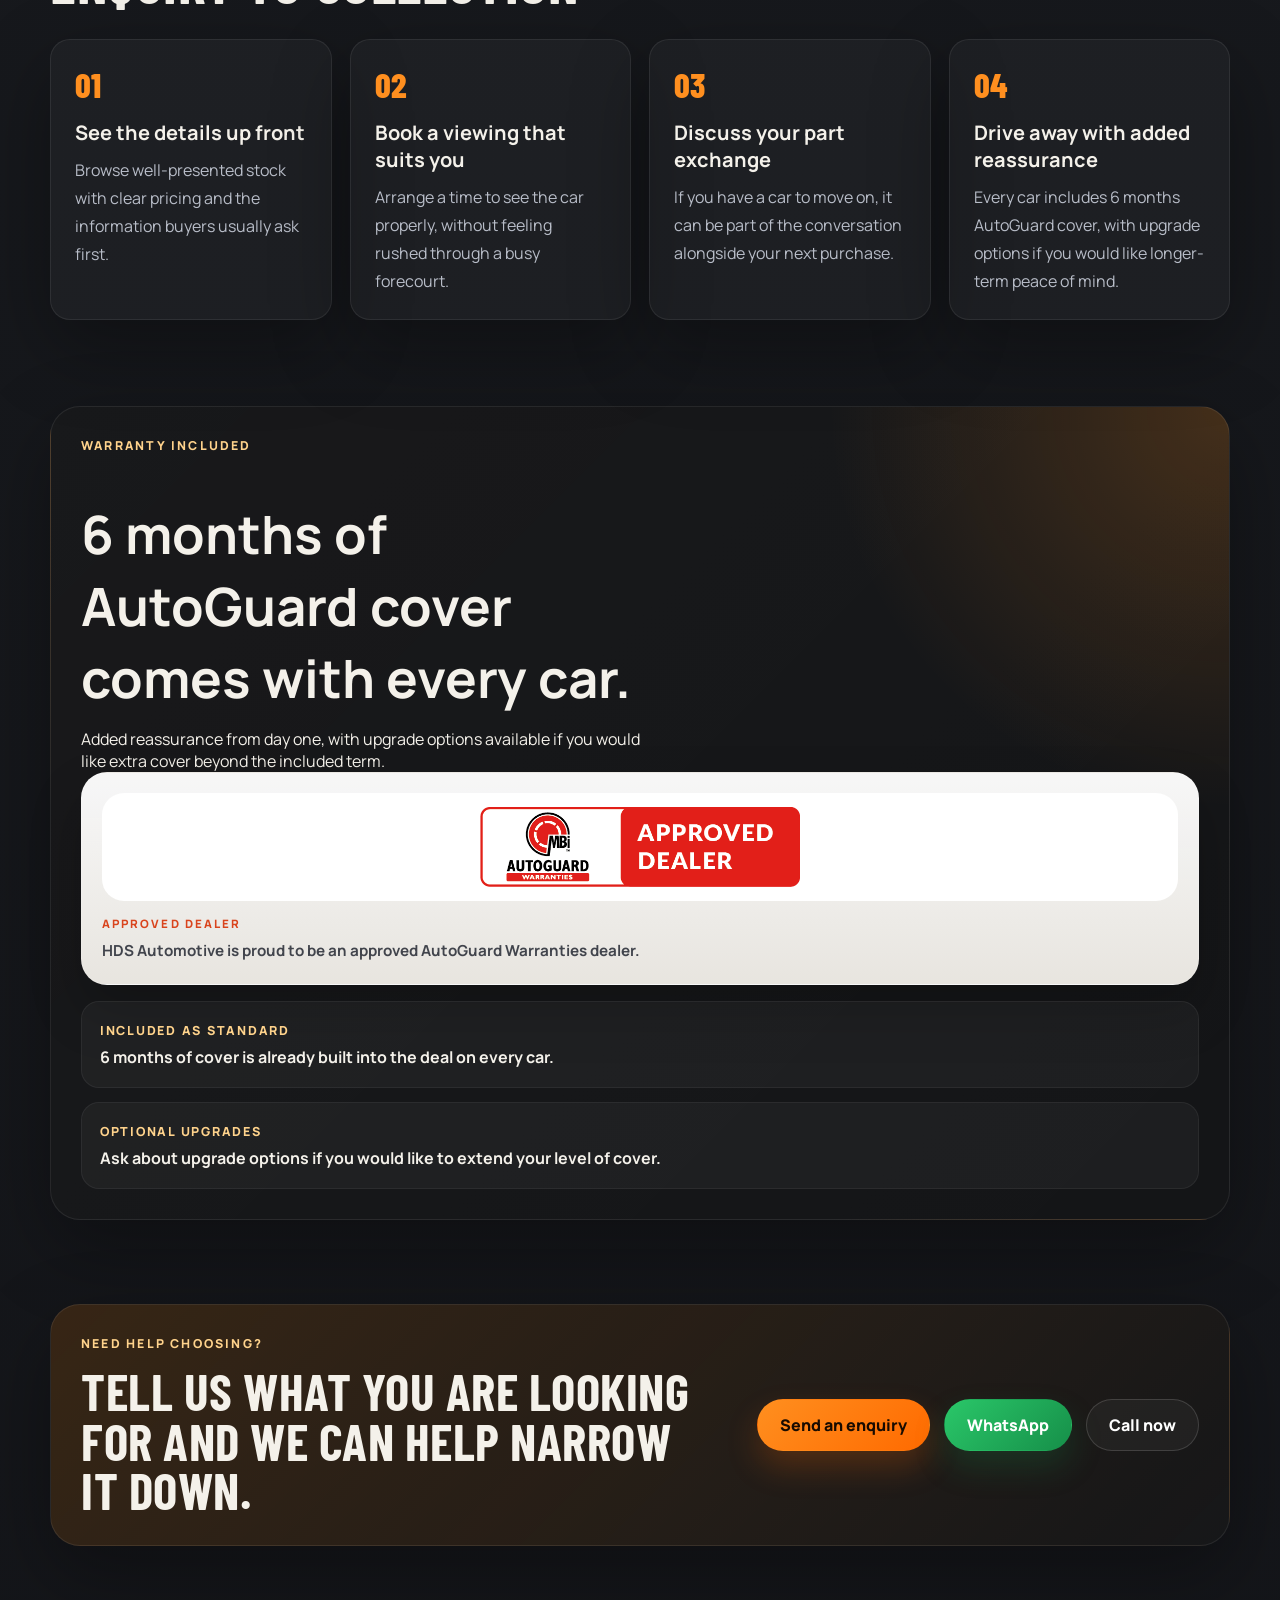
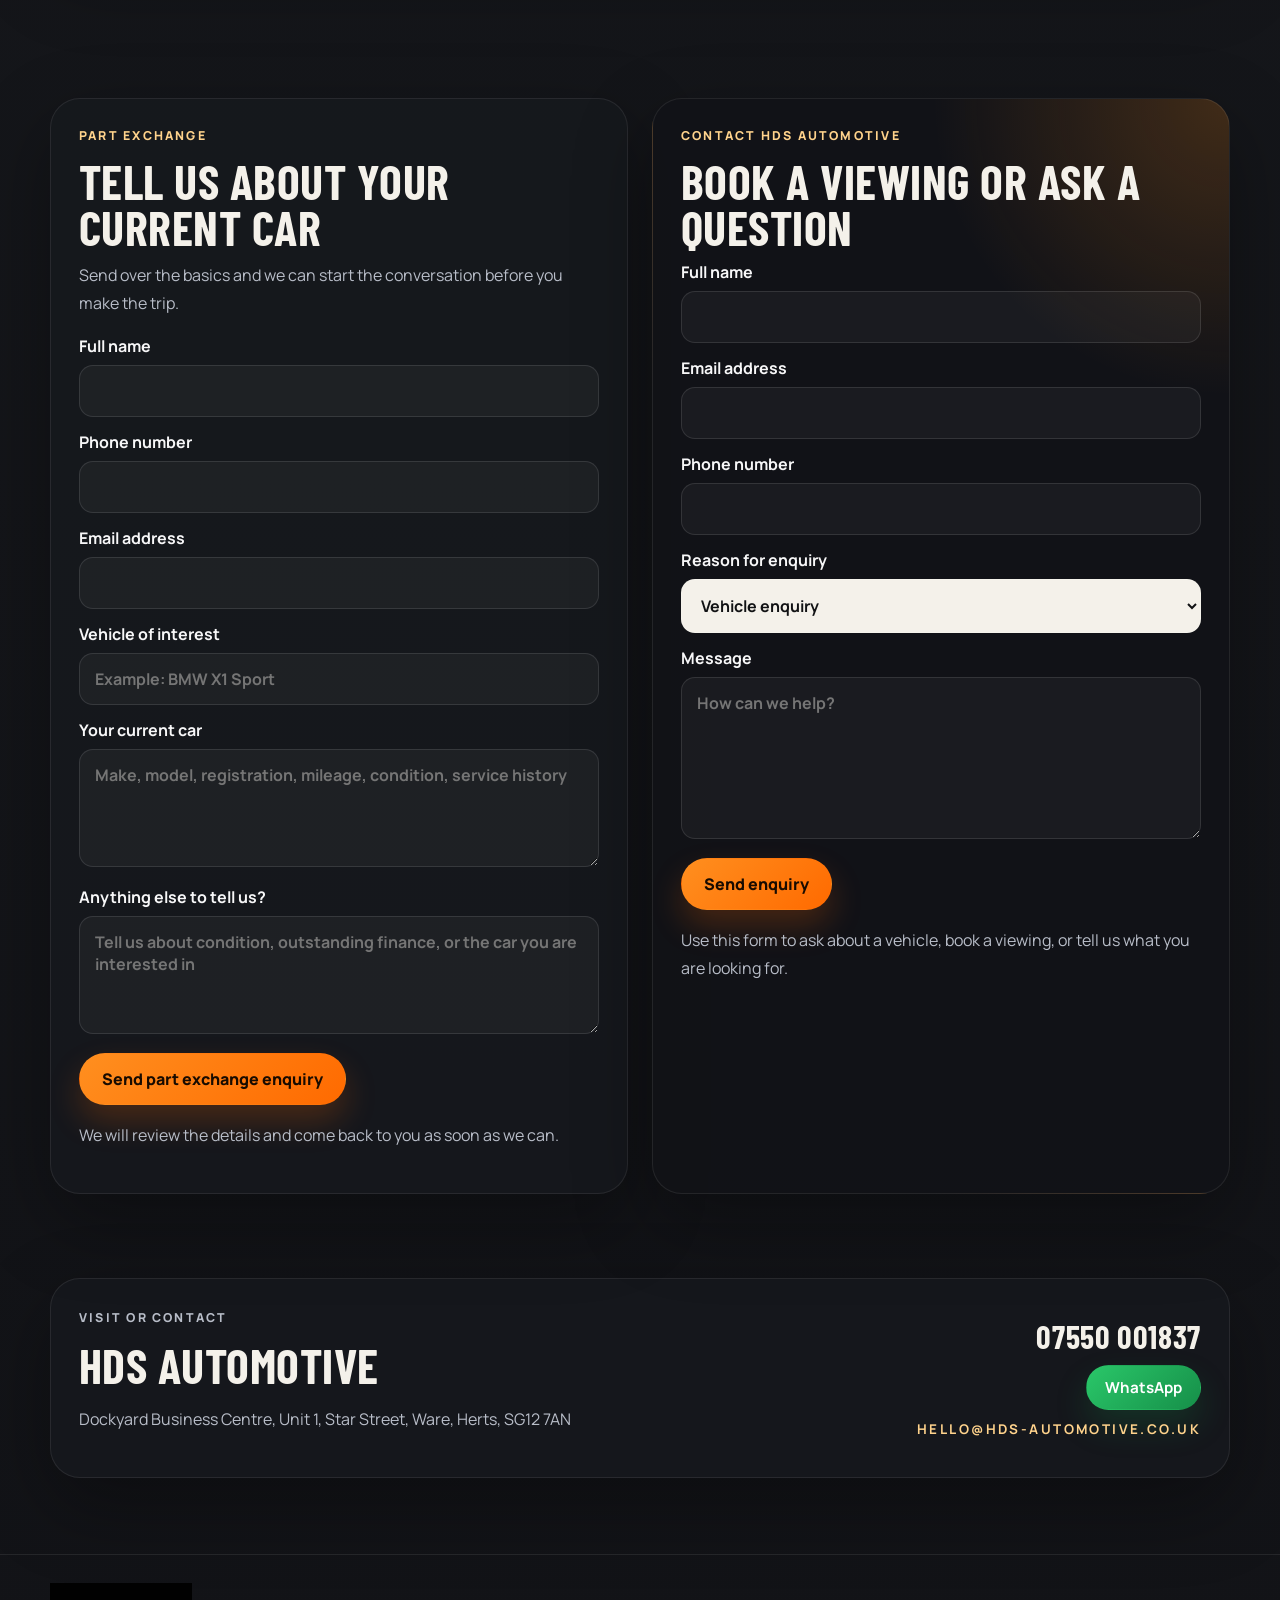
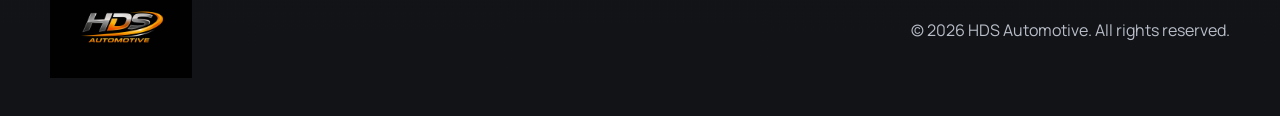
==== commit 012d732a: "h" ====
--- a/index.html
+++ b/index.html
@@ -52,7 +52,7 @@
         <div class="container hero-layout">
           <div class="hero-copy">
             <p class="kicker">Independent used car dealer in Ware, Hertfordshire</p>
-            <h1>Honest Cars. Great Service.</h1>
+            <h1>Quality Cars<br />Personal Service</h1>
             <p class="hero-text">
               Browse carefully selected used cars, discuss part exchange, and arrange a viewing
               with a local dealer who keeps things straightforward.
--- a/styles.css
+++ b/styles.css
@@ -83,15 +83,15 @@
 .brand {
   display: inline-flex;
   align-items: center;
-  padding: 8px 12px;
-  background: #050505;
-  border: 1px solid rgba(255, 255, 255, 0.08);
-  border-radius: 16px;
-  box-shadow: inset 0 1px 0 rgba(255, 255, 255, 0.05);
+  padding: 4px 0;
+  background: transparent;
+  border: 0;
+  border-radius: 0;
+  box-shadow: none;
 }
 
 .brand img {
-  width: 168px;
+  width: 172px;
 }
 
 .site-nav {
@@ -193,13 +193,13 @@
 }
 
 .hero {
-  padding: 54px 0 34px;
+  padding: 34px 0 22px;
 }
 
 .hero-layout {
   display: grid;
-  grid-template-columns: minmax(0, 1.08fr) minmax(360px, 0.92fr);
-  gap: 28px;
+  grid-template-columns: minmax(0, 0.9fr) minmax(430px, 1.1fr);
+  gap: 22px;
   align-items: stretch;
 }
 
@@ -227,8 +227,8 @@
 }
 
 .hero-copy h1 {
-  max-width: 11.5ch;
-  font-size: clamp(3.4rem, 8vw, 6.8rem);
+  max-width: 8.6ch;
+  font-size: clamp(2.9rem, 6vw, 5.4rem);
 }
 
 .hero-text,
@@ -245,9 +245,9 @@
 }
 
 .hero-text {
-  max-width: 60ch;
-  margin: 18px 0 0;
-  font-size: 1.03rem;
+  max-width: 49ch;
+  margin: 14px 0 0;
+  font-size: 0.98rem;
 }
 
 .hero-partner-mark {
@@ -281,13 +281,13 @@
 }
 
 .hero-actions {
-  margin: 28px 0;
+  margin: 22px 0 18px;
 }
 
 .hero-points {
   display: grid;
   grid-template-columns: repeat(3, 1fr);
-  gap: 14px;
+  gap: 12px;
 }
 
 .hero-points div,
@@ -304,7 +304,7 @@
 }
 
 .hero-points div {
-  padding: 18px;
+  padding: 16px;
   border-radius: var(--radius-md);
   background: rgba(255, 255, 255, 0.03);
 }
@@ -323,13 +323,13 @@
 
 .hero-stage {
   display: grid;
-  gap: 18px;
+  gap: 14px;
 }
 
 .hero-stage-top {
   display: grid;
-  grid-template-columns: 1.05fr 0.95fr;
-  gap: 18px;
+  grid-template-columns: 1.08fr 0.92fr;
+  gap: 14px;
 }
 
 .hero-stock-panel,
@@ -343,8 +343,8 @@
 .hero-stock-panel {
   display: grid;
   grid-template-rows: auto 1fr auto;
-  padding: 28px;
-  min-height: 270px;
+  padding: 22px;
+  min-height: 240px;
   background:
     radial-gradient(circle at top right, rgba(255, 143, 31, 0.18), transparent 28%),
     linear-gradient(180deg, rgba(255, 255, 255, 0.04), rgba(255, 255, 255, 0.02));
@@ -368,7 +368,7 @@
 
 .hero-stock-panel-foot {
   justify-content: flex-end;
-  margin-top: 8px;
+  margin-top: 4px;
 }
 
 .hero-stock-panel-foot .btn {
@@ -379,8 +379,8 @@
 
 .hero-rotator {
   position: relative;
-  min-height: 390px;
-  margin: 18px 0;
+  min-height: 328px;
+  margin: 14px 0;
 }
 
 .hero-vehicle-card {
@@ -388,9 +388,9 @@
   inset: 0;
   display: grid;
   grid-template-rows: auto 1fr auto;
-  gap: 14px;
-  padding: 18px;
-  border-radius: 24px;
+  gap: 12px;
+  padding: 16px;
+  border-radius: 22px;
   background:
     linear-gradient(180deg, rgba(255, 255, 255, 0.045), rgba(255, 255, 255, 0.02)),
     rgba(10, 11, 14, 0.7);
@@ -432,7 +432,7 @@
 
 .hero-vehicle-price {
   font-family: "Barlow Condensed", sans-serif;
-  font-size: 1.9rem;
+  font-size: 1.65rem;
   line-height: 1;
   color: white;
 }
@@ -505,7 +505,7 @@
 
 .hero-vehicle-meta h3 {
   margin: 0 0 6px;
-  font-size: 1.35rem;
+  font-size: 1.18rem;
 }
 
 .hero-vehicle-meta p {
@@ -515,7 +515,7 @@
 }
 
 .contact-panel {
-  padding: 24px;
+  padding: 22px;
   background:
     radial-gradient(circle at top right, rgba(255, 143, 31, 0.22), transparent 32%),
     var(--panel);
@@ -535,9 +535,9 @@
 }
 
 .contact-link-phone {
-  margin-bottom: 10px;
+  margin-bottom: 8px;
   font-family: "Barlow Condensed", sans-serif;
-  font-size: 1.45rem;
+  font-size: 1.28rem;
   font-weight: 700;
   letter-spacing: 0.02em;
 }
@@ -555,15 +555,15 @@
 .contact-panel-actions {
   display: flex;
   flex-wrap: wrap;
-  gap: 10px;
-  margin-top: 18px;
+  gap: 8px;
+  margin-top: 14px;
 }
 
 .hero-feature-card {
   display: grid;
   grid-template-columns: 1.1fr 0.9fr;
-  gap: 22px;
-  padding: 24px;
+  gap: 18px;
+  padding: 20px;
   border-radius: var(--radius-lg);
   background:
     linear-gradient(135deg, rgba(255, 143, 31, 0.14), rgba(255, 255, 255, 0.02)),
@@ -571,8 +571,8 @@
 }
 
 .hero-feature-card h2 {
-  font-size: clamp(1.7rem, 4vw, 2.4rem);
-  margin-bottom: 10px;
+  font-size: clamp(1.5rem, 3vw, 2.1rem);
+  margin-bottom: 8px;
 }
 
 .feature-metrics {
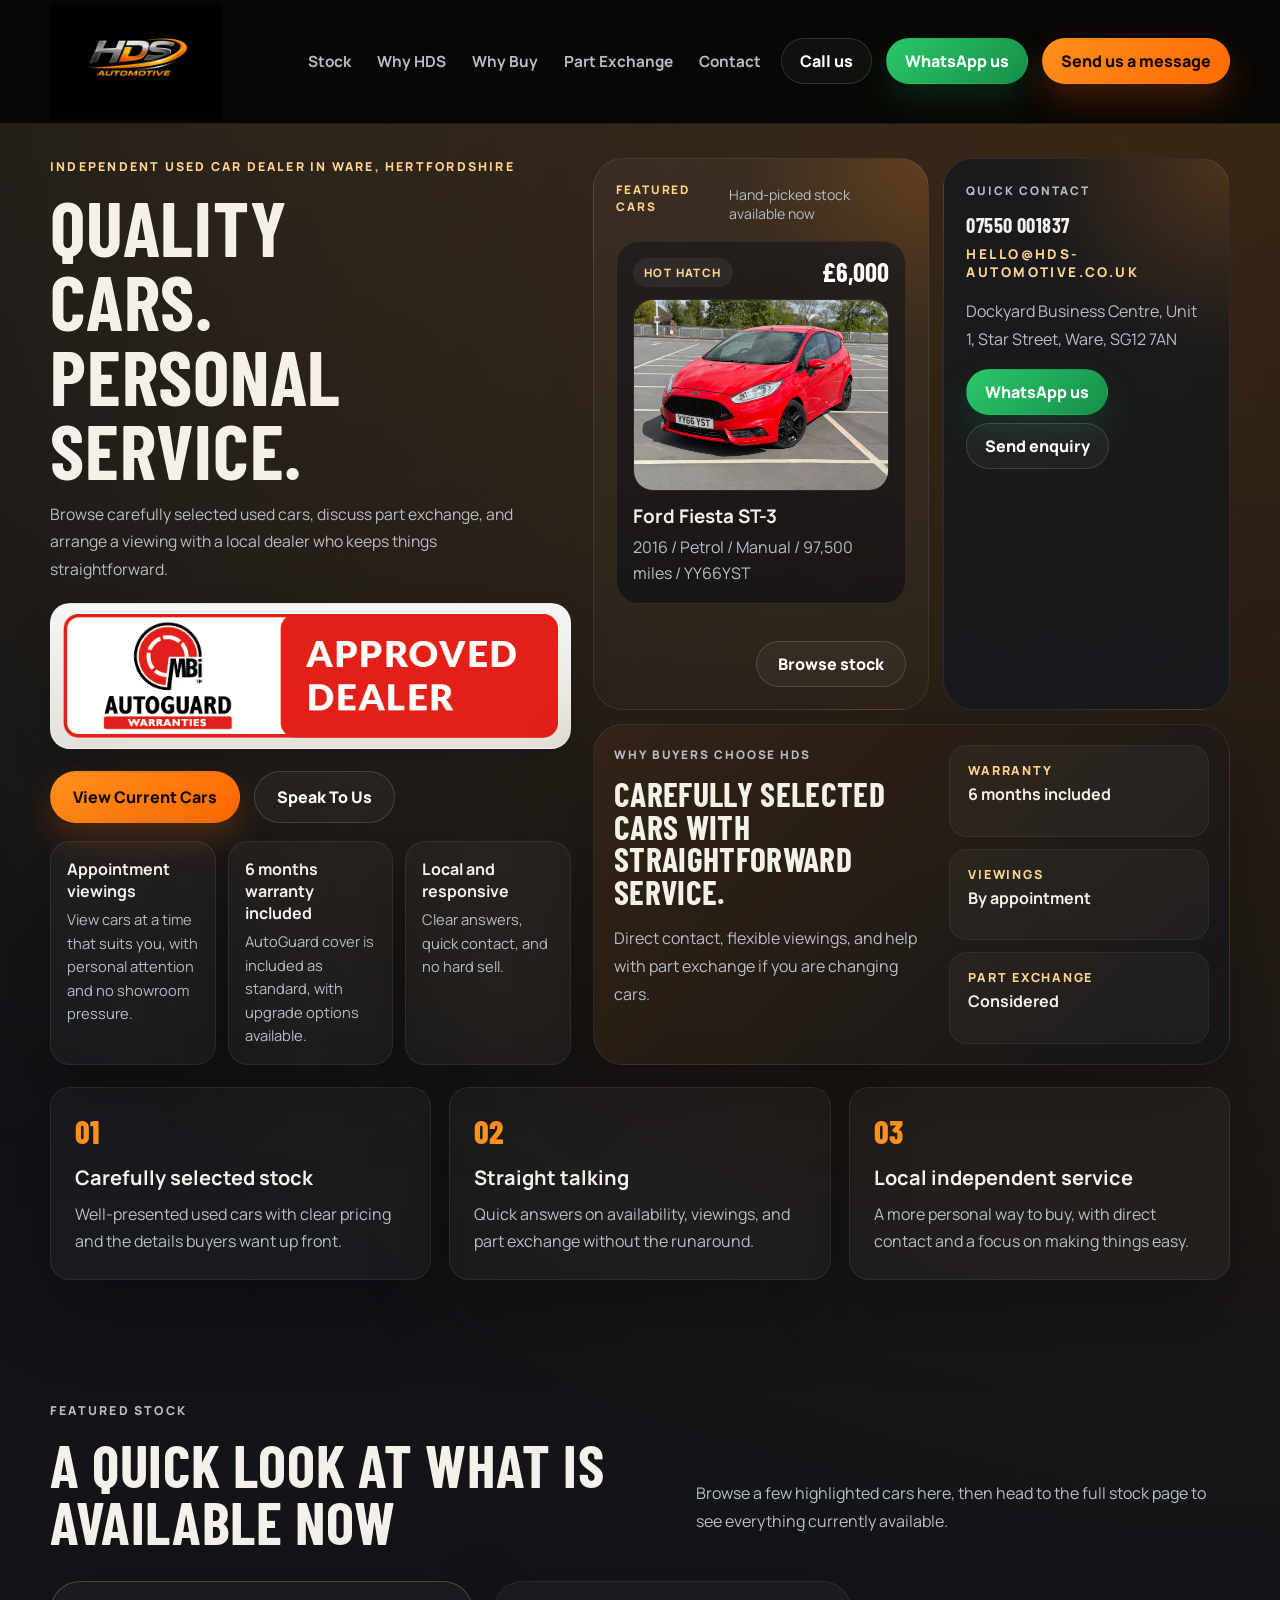
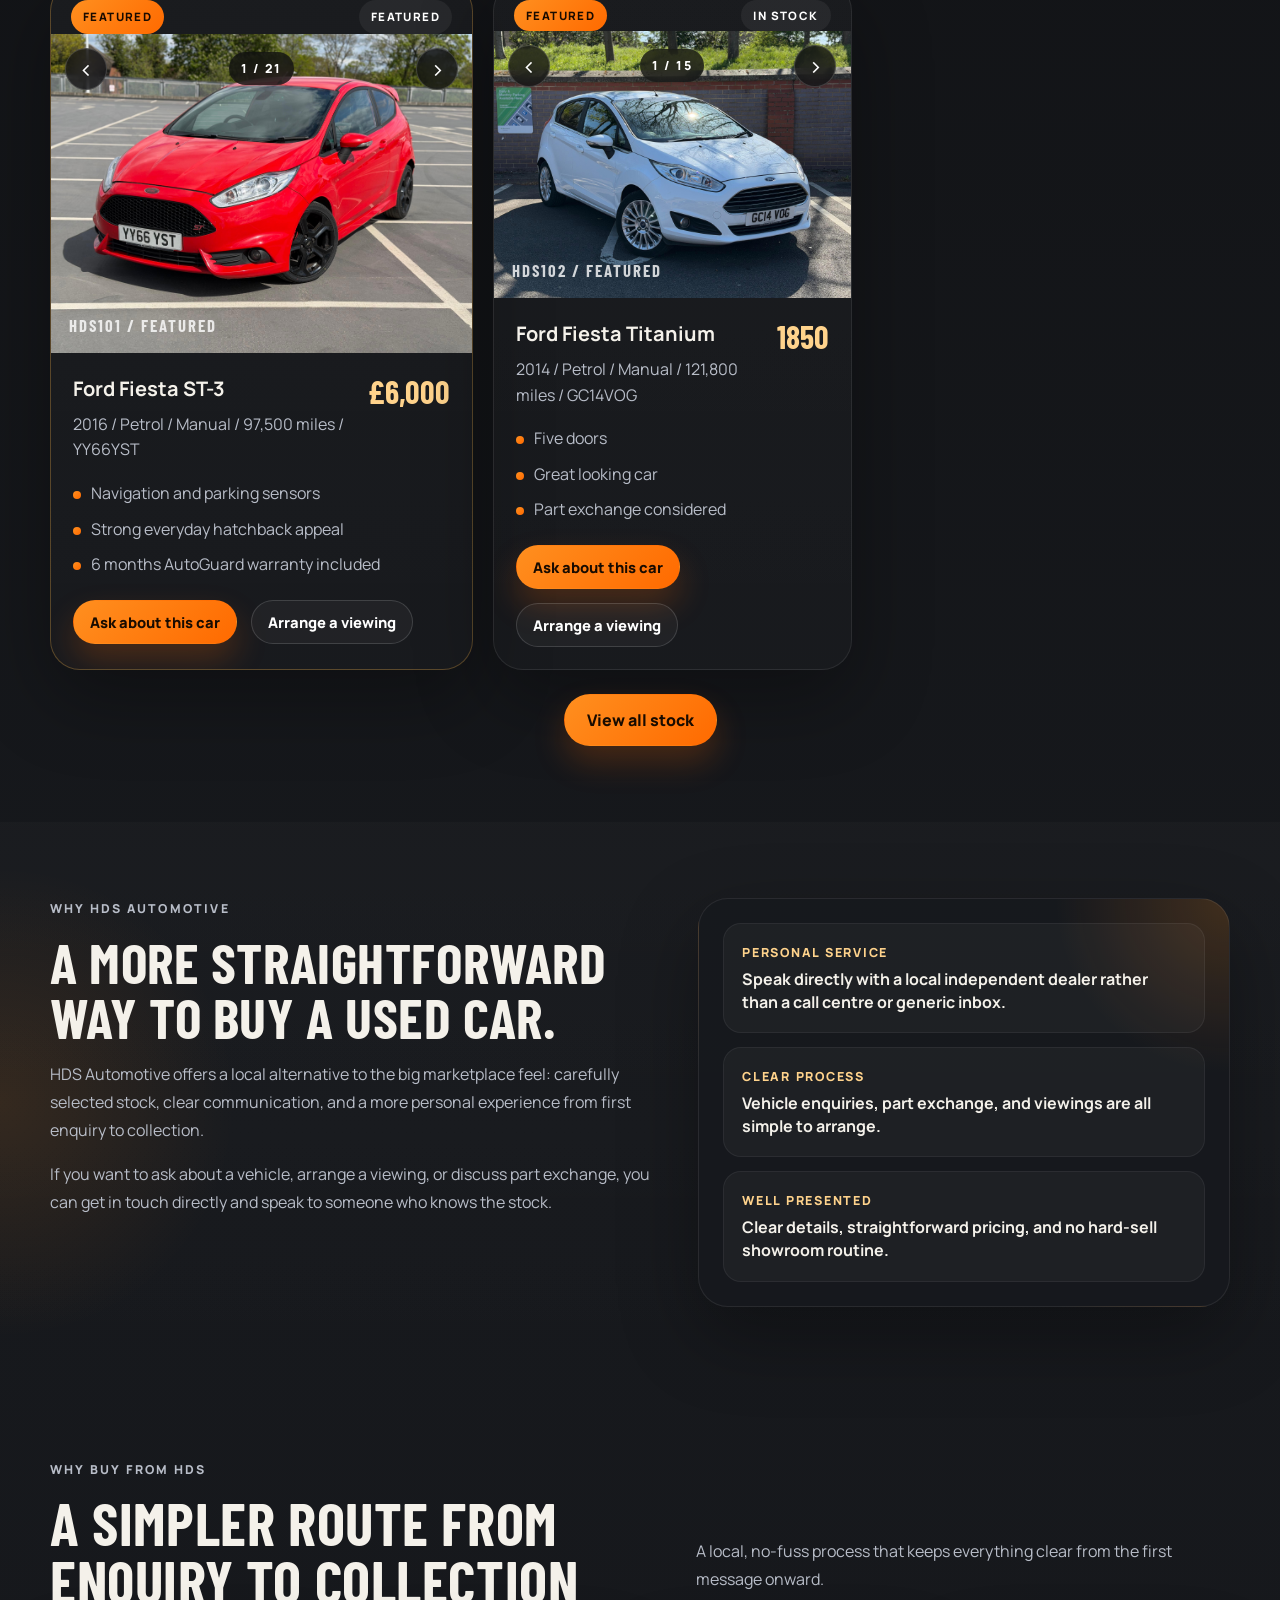
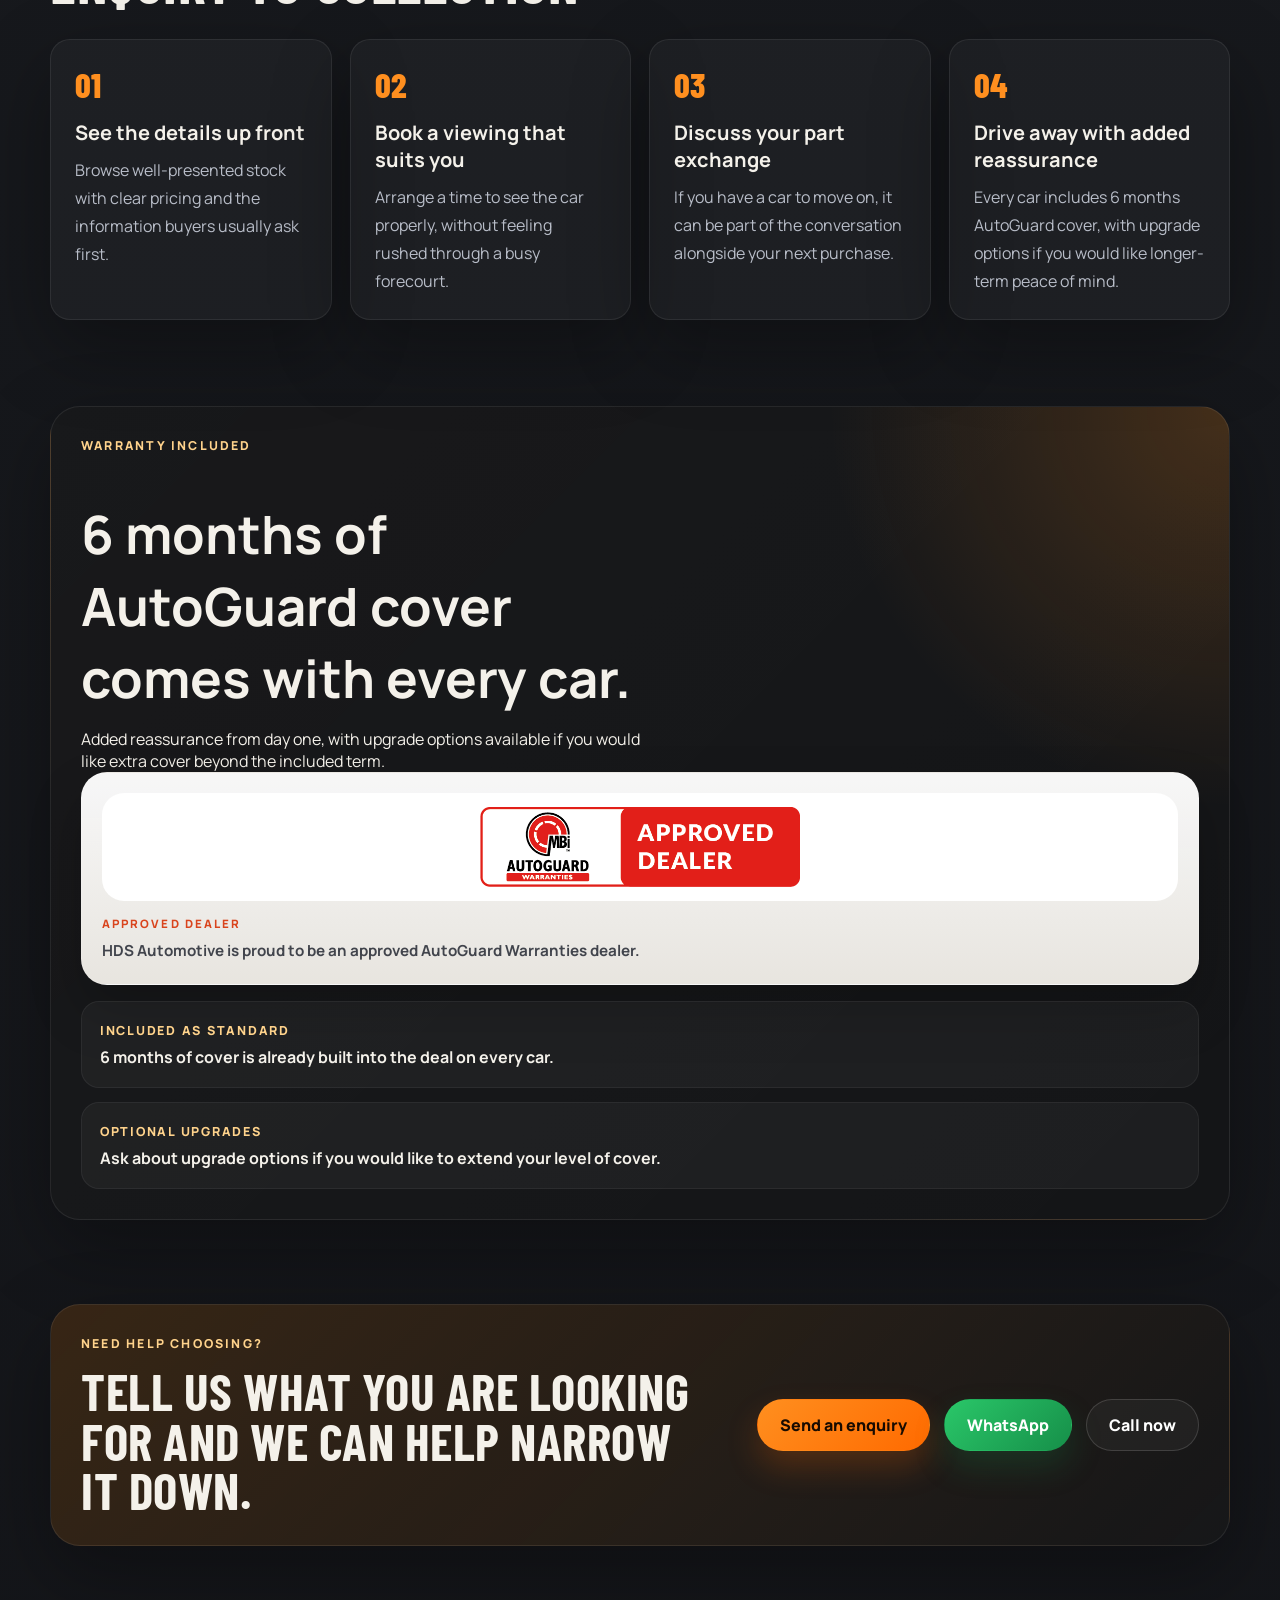
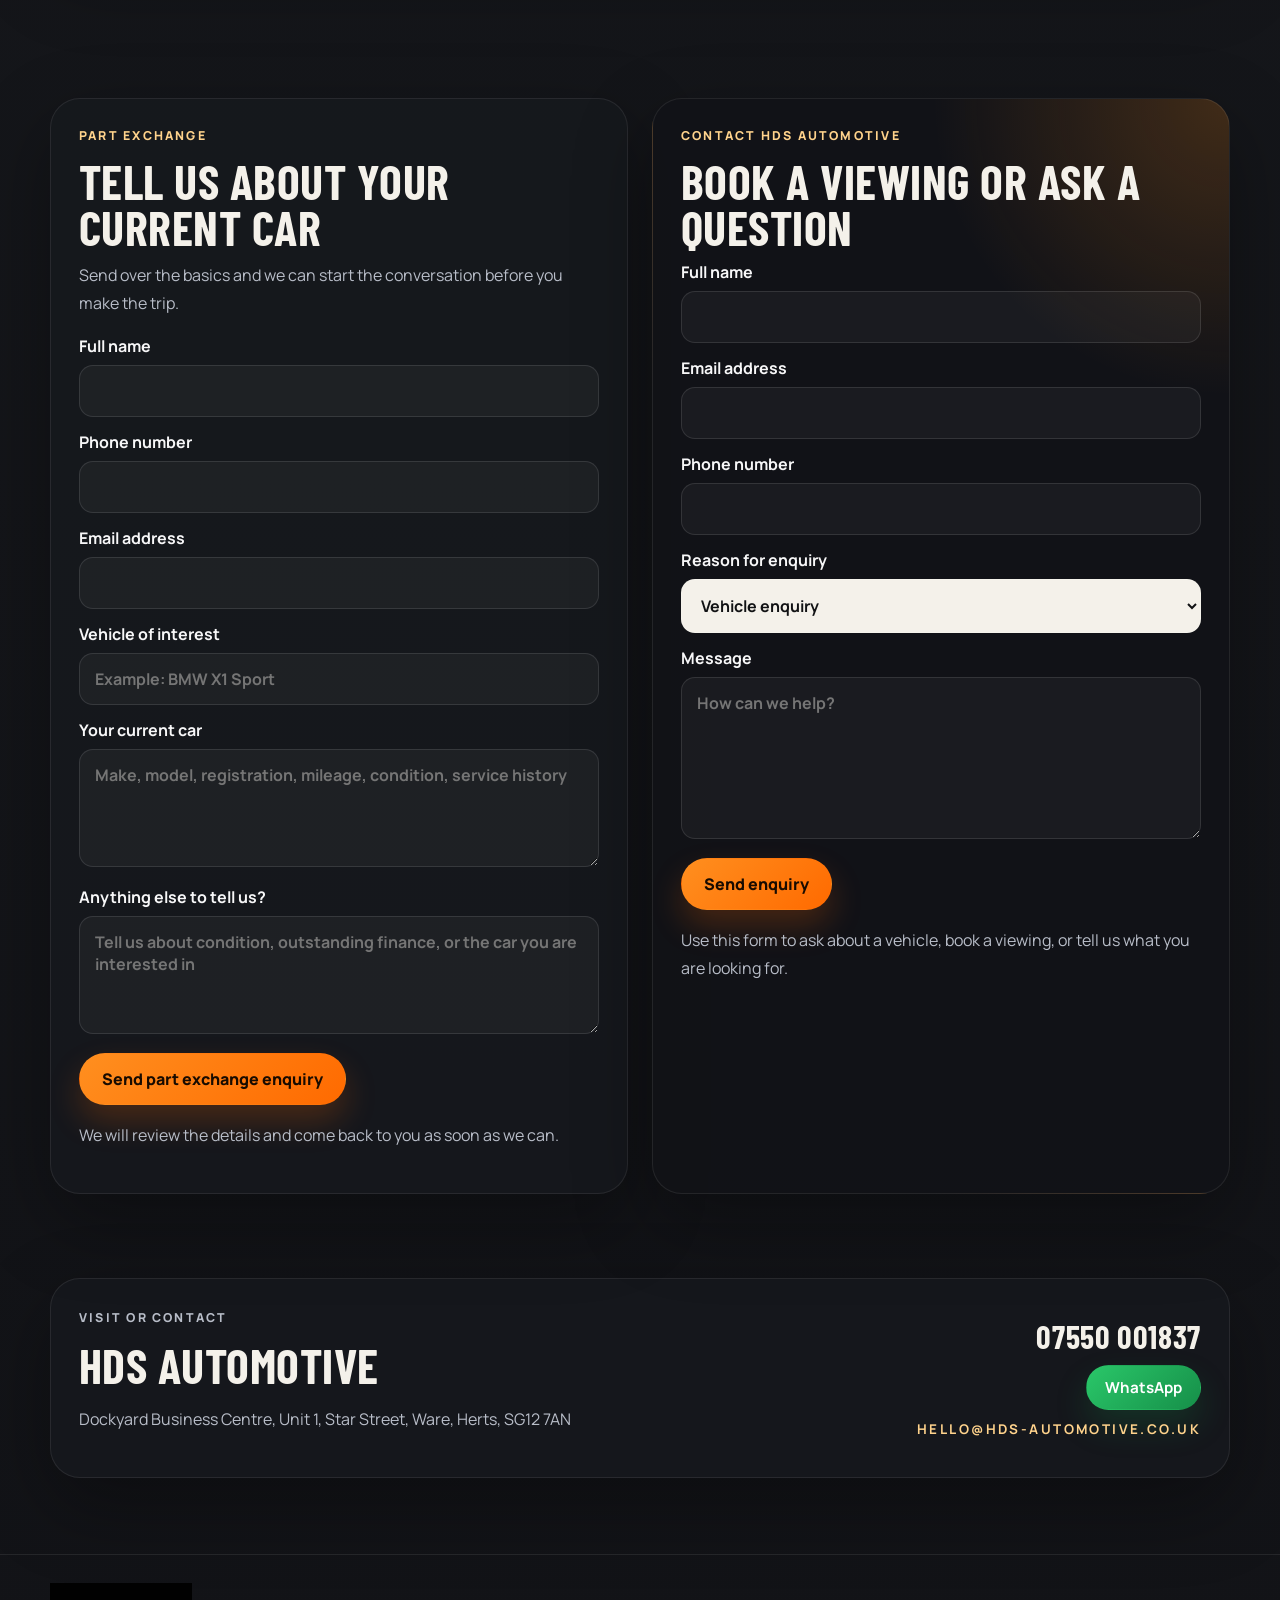
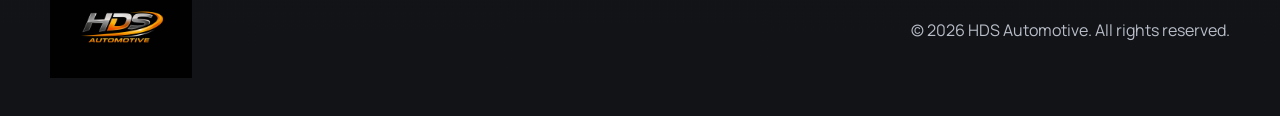
==== commit 21dbfb17: "Update index.html" ====
--- a/index.html
+++ b/index.html
@@ -52,7 +52,7 @@
         <div class="container hero-layout">
           <div class="hero-copy">
             <p class="kicker">Independent used car dealer in Ware, Hertfordshire</p>
-            <h1>Quality Cars<br />Personal Service</h1>
+            <h1>Quality Cars.<br />Personal Service.</h1>
             <p class="hero-text">
               Browse carefully selected used cars, discuss part exchange, and arrange a viewing
               with a local dealer who keeps things straightforward.
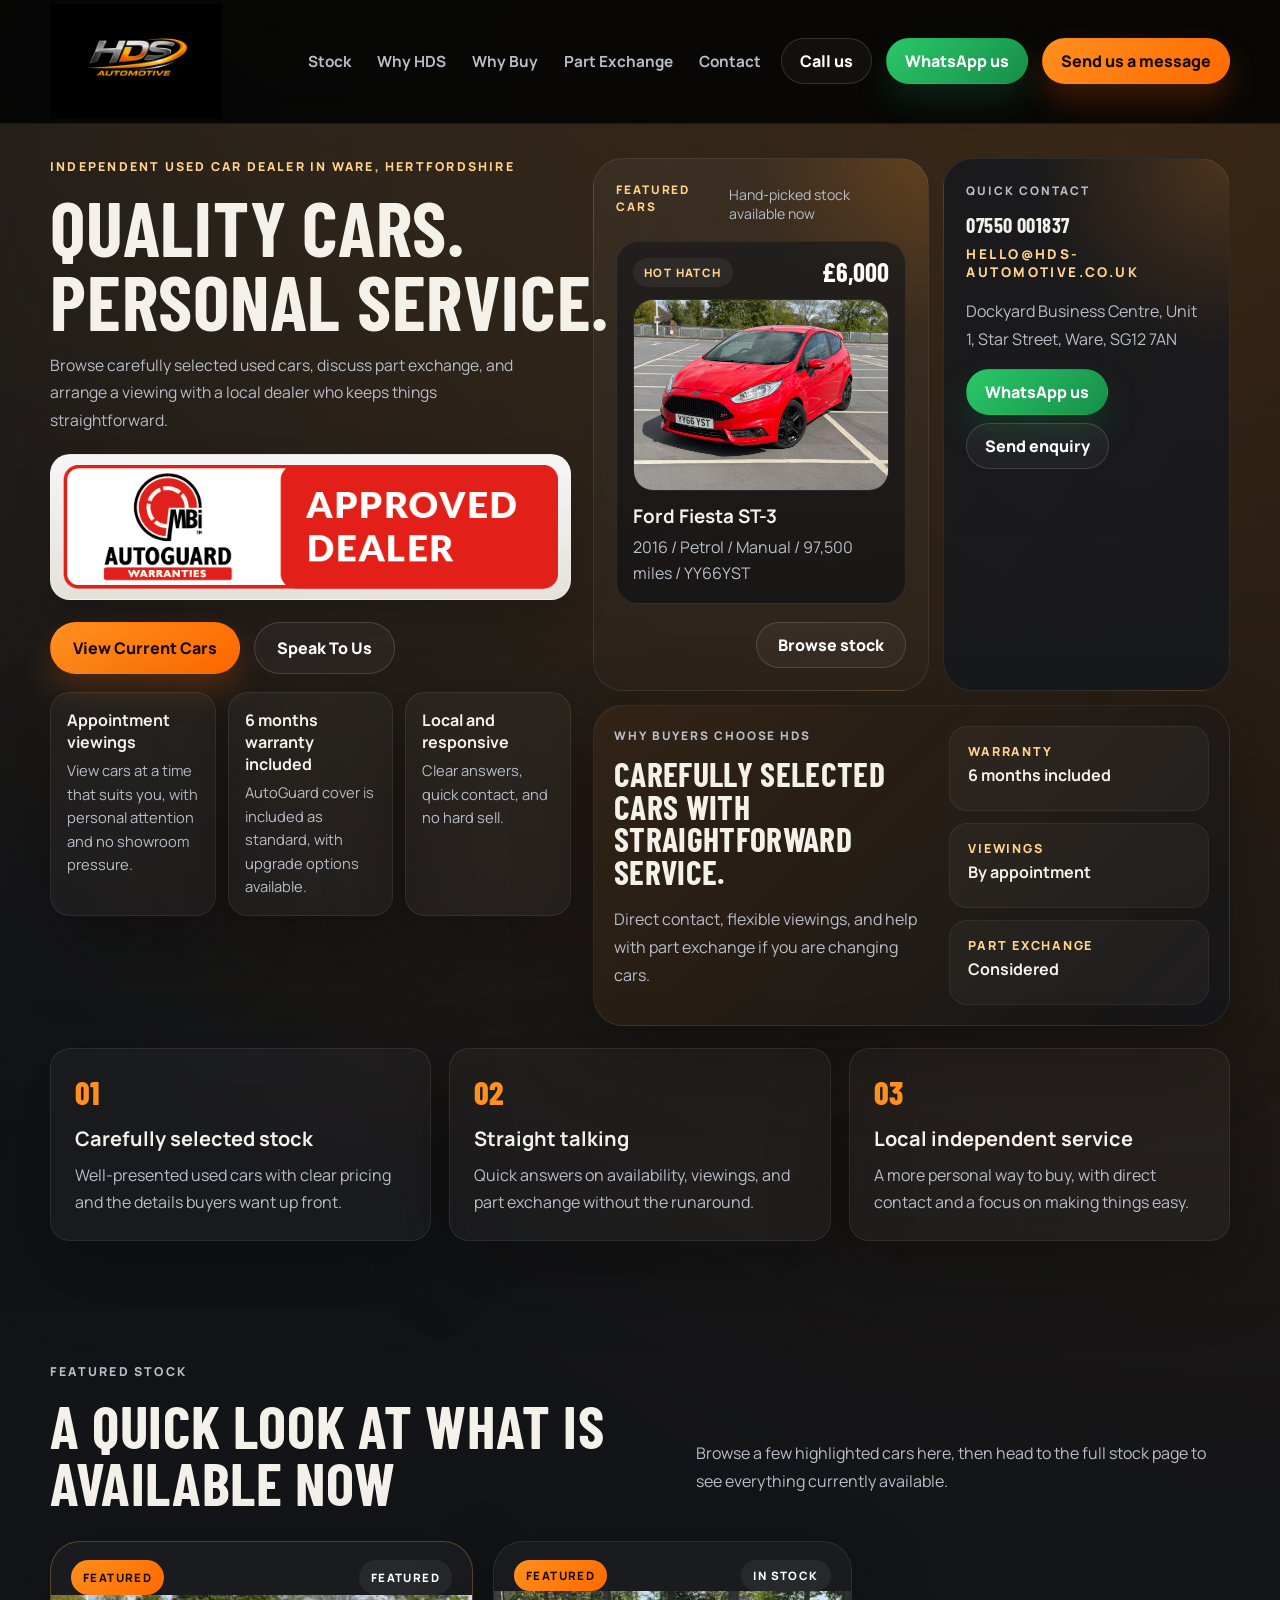
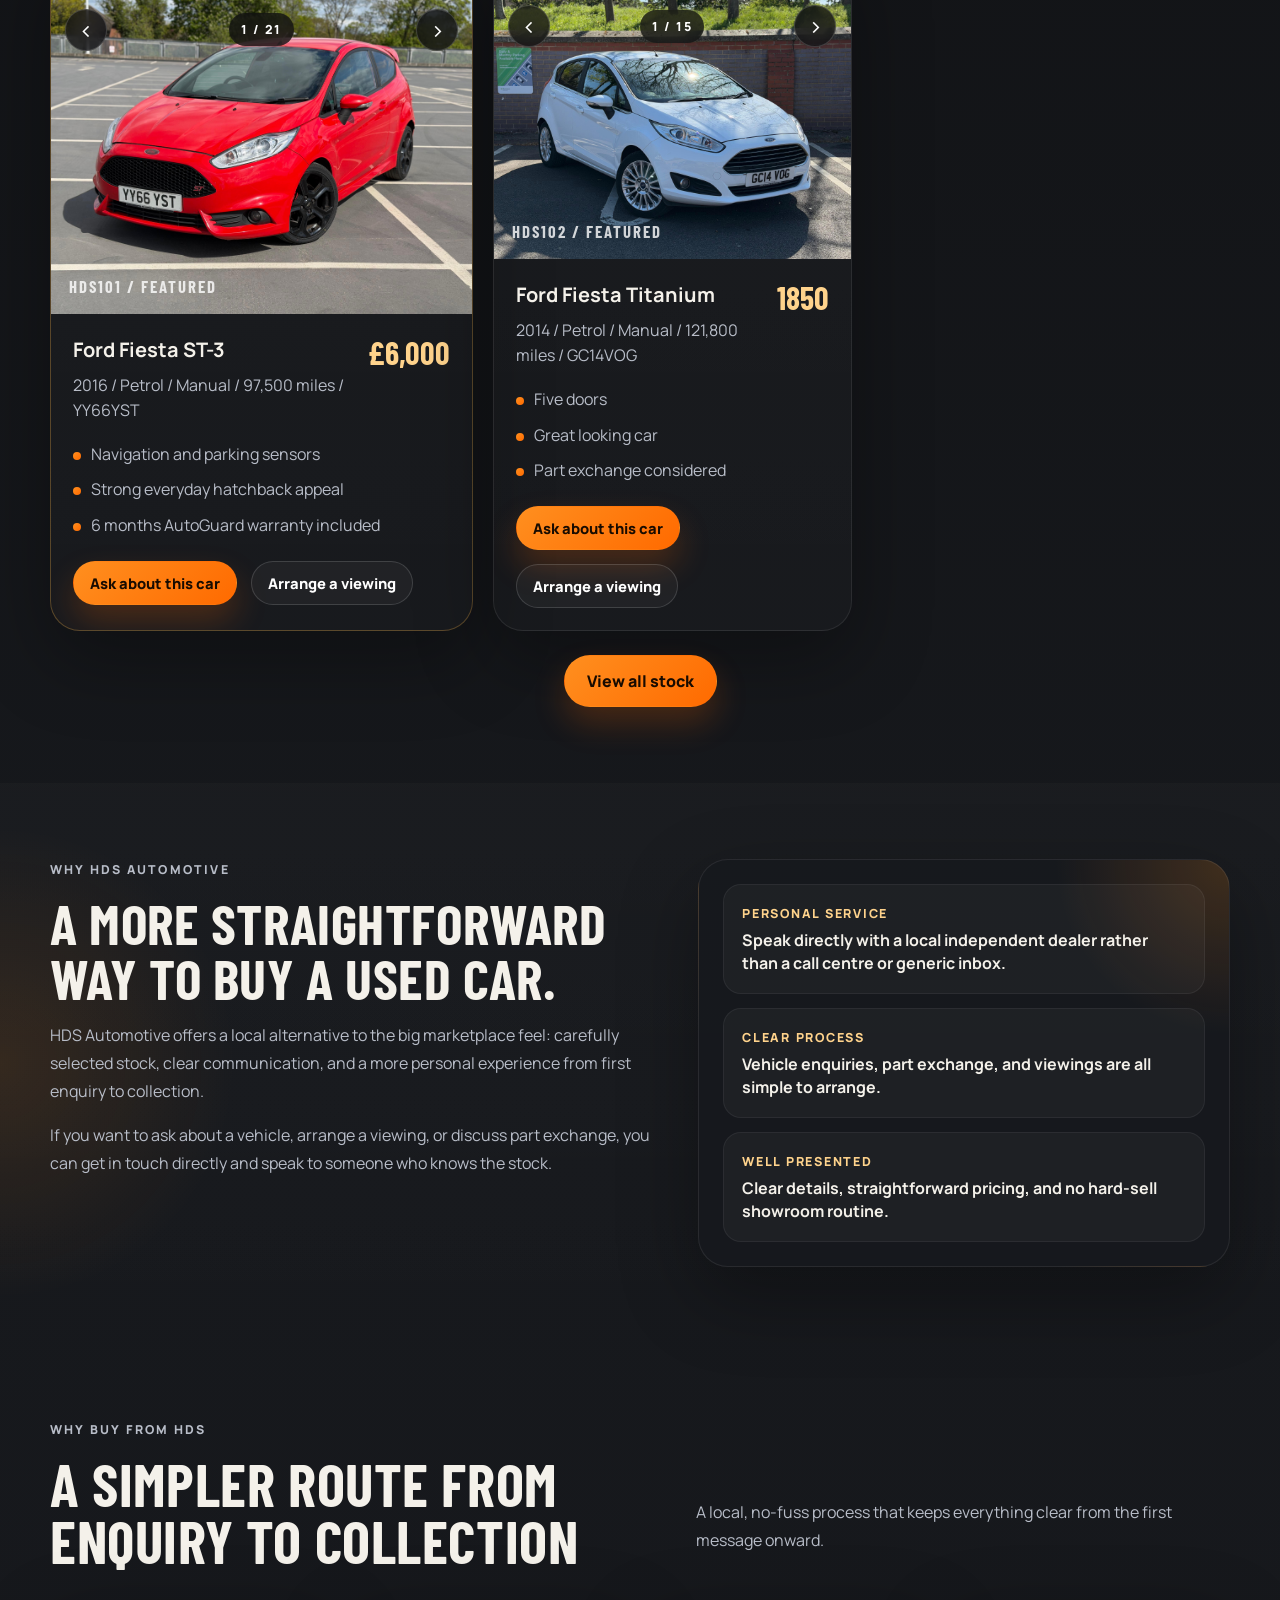
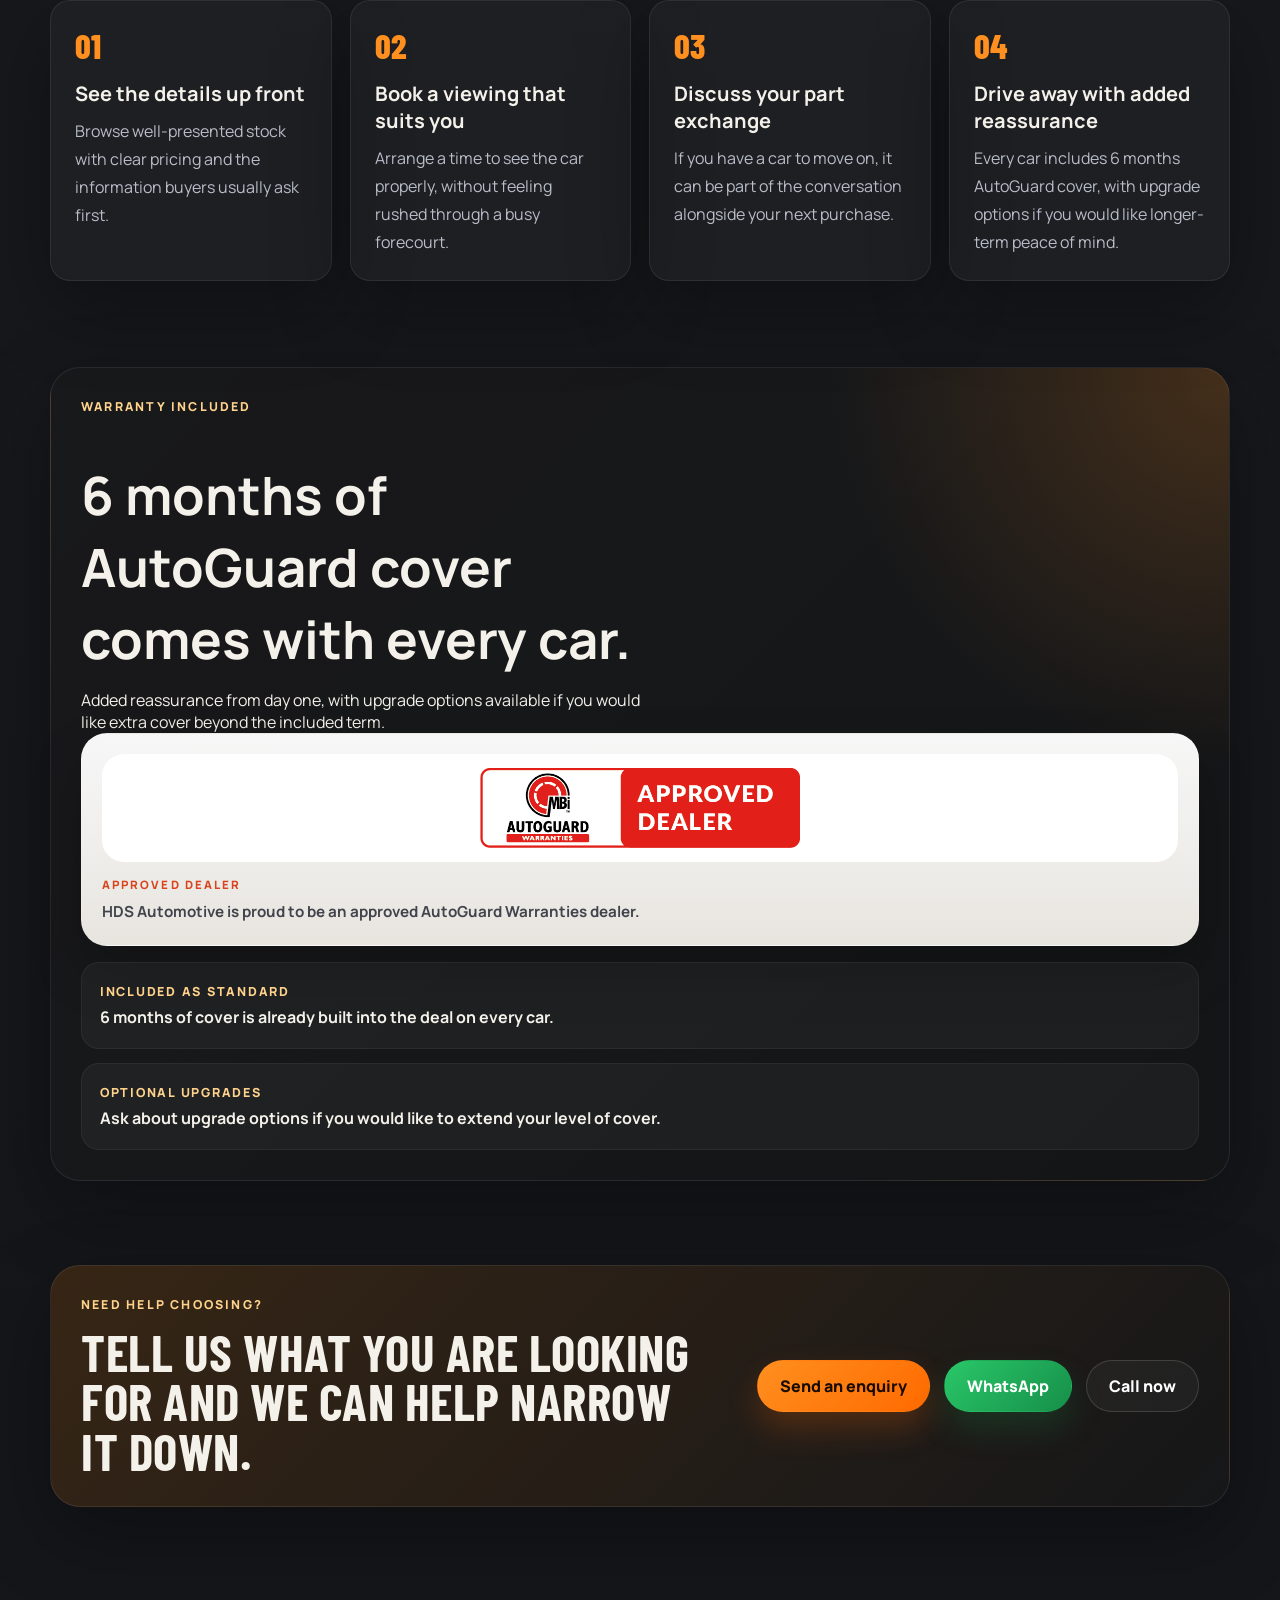
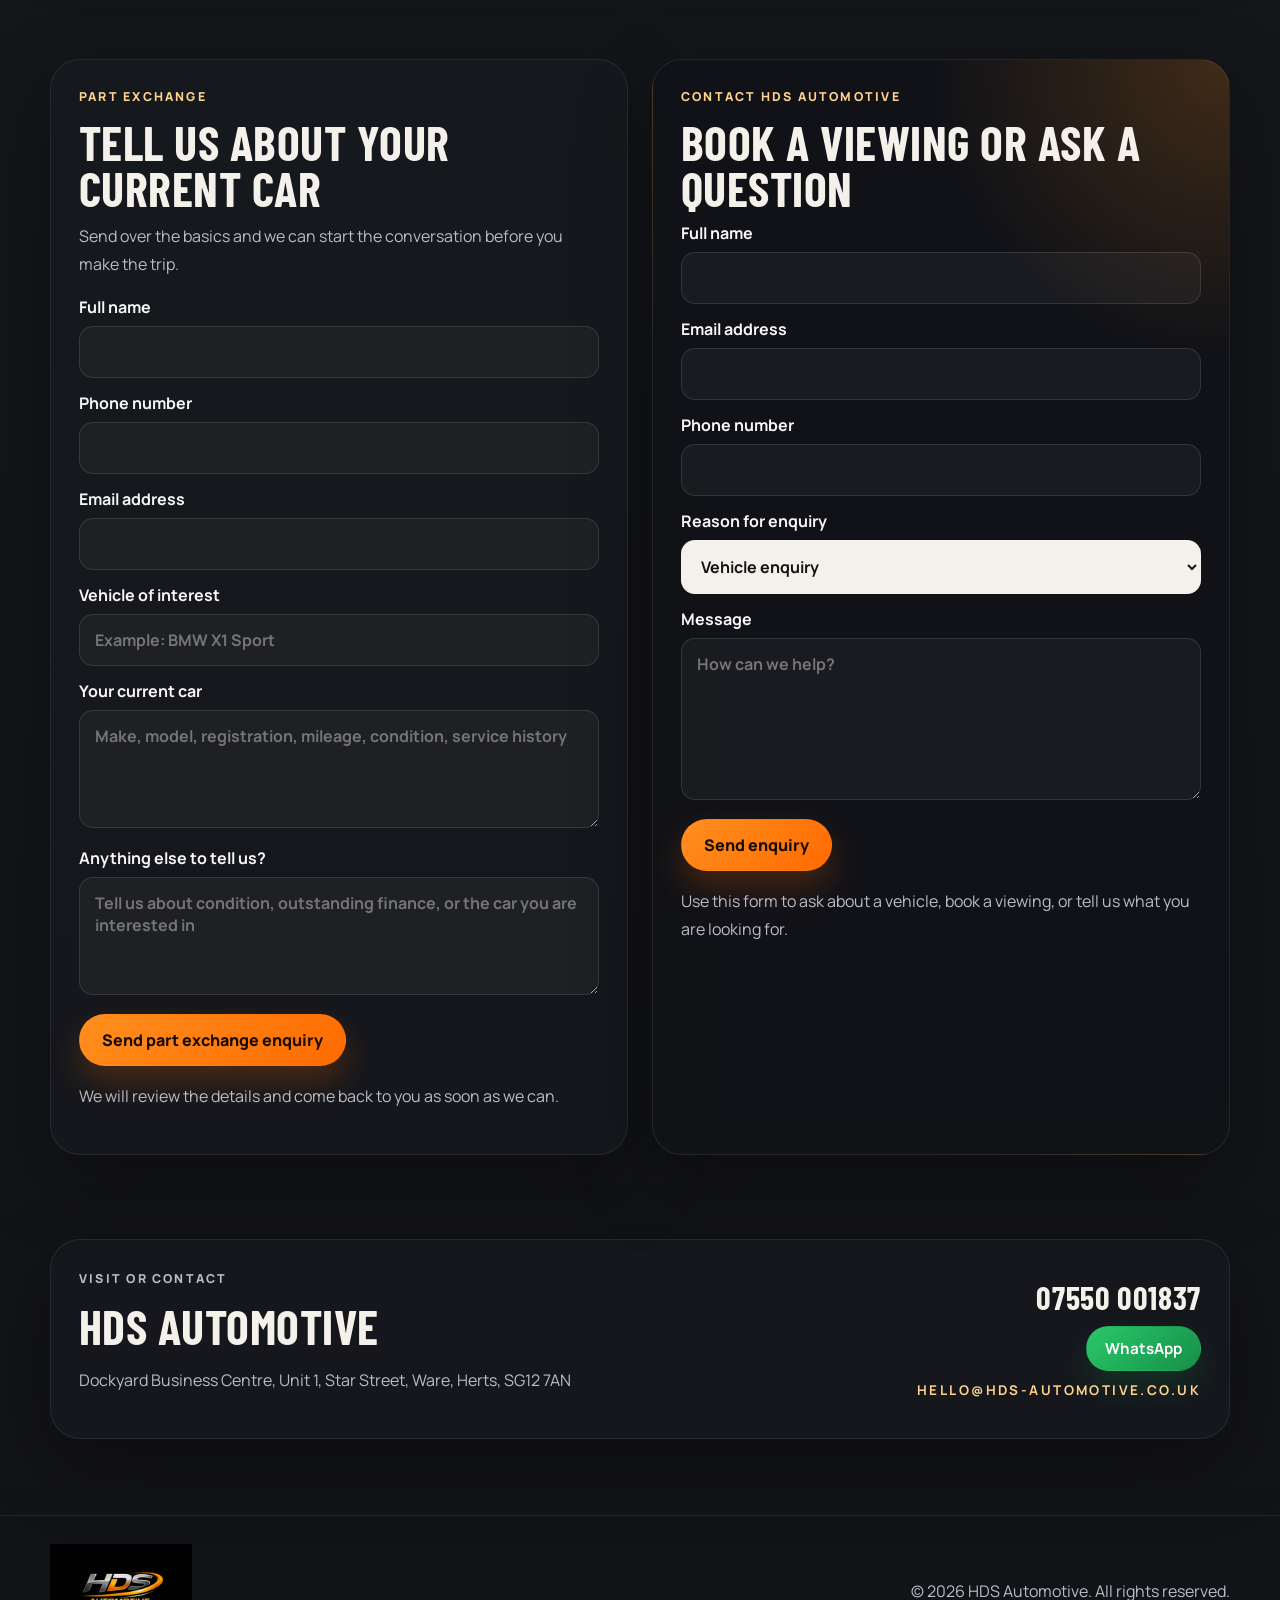
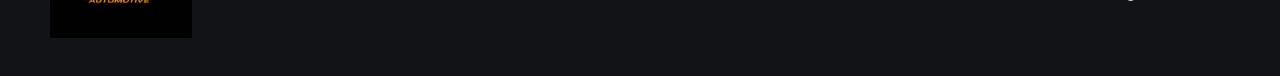
==== commit f686bd93: "h" ====
--- a/index.html
+++ b/index.html
@@ -52,7 +52,7 @@
         <div class="container hero-layout">
           <div class="hero-copy">
             <p class="kicker">Independent used car dealer in Ware, Hertfordshire</p>
-            <h1>Quality Cars.<br />Personal Service.</h1>
+            <h1><span>Quality Cars.</span><span>Personal Service.</span></h1>
             <p class="hero-text">
               Browse carefully selected used cars, discuss part exchange, and arrange a viewing
               with a local dealer who keeps things straightforward.
--- a/styles.css
+++ b/styles.css
@@ -231,6 +231,11 @@
   font-size: clamp(2.9rem, 6vw, 5.4rem);
 }
 
+.hero-copy h1 span {
+  display: block;
+  white-space: nowrap;
+}
+
 .hero-text,
 .section-heading p,
 .story-panel p,
@@ -1509,7 +1514,7 @@
 
   .hero-copy h1 {
     max-width: none;
-    font-size: clamp(2.85rem, 15vw, 4.2rem);
+    font-size: clamp(2.2rem, 9.2vw, 3.5rem);
   }
 
   .brand img {
@@ -1706,7 +1711,7 @@
   }
 
   .hero-copy h1 {
-    font-size: clamp(2.4rem, 16vw, 3.5rem);
+    font-size: clamp(1.85rem, 8.5vw, 2.5rem);
   }
 
   .hero-text {
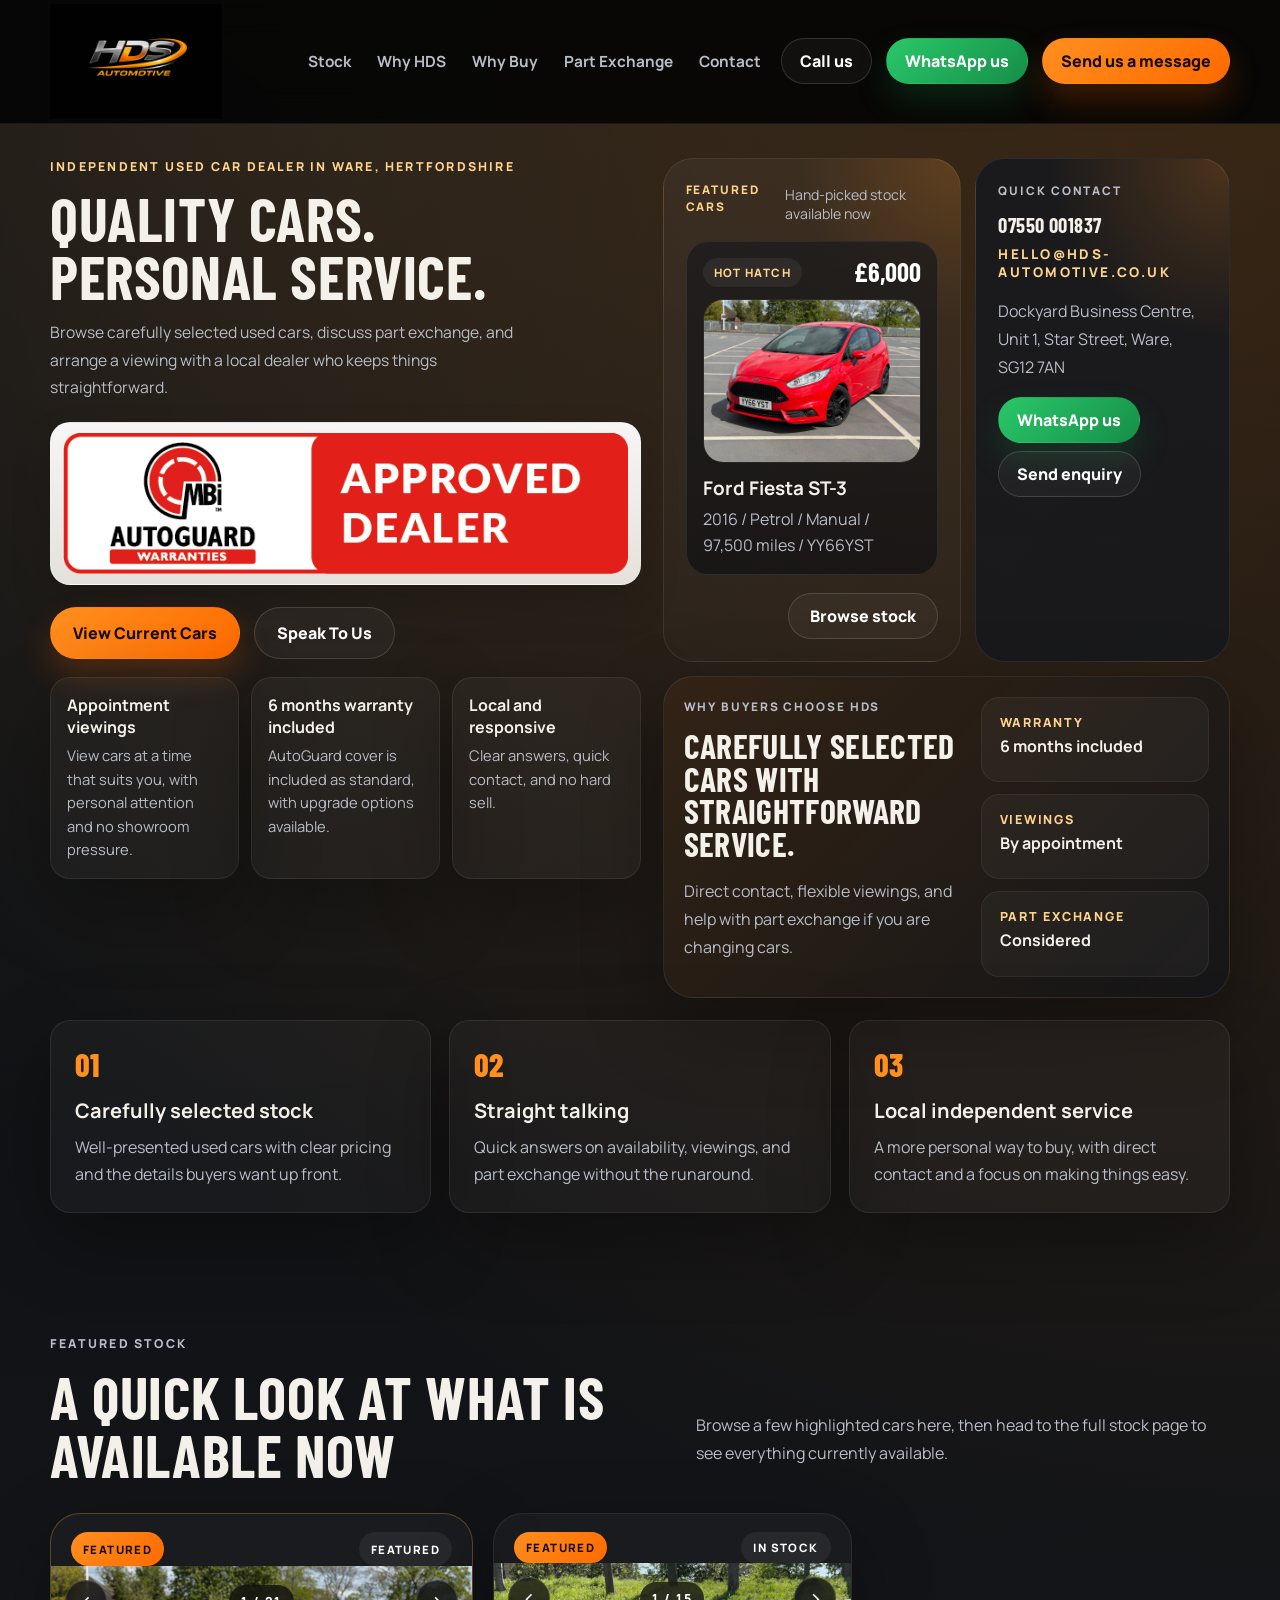
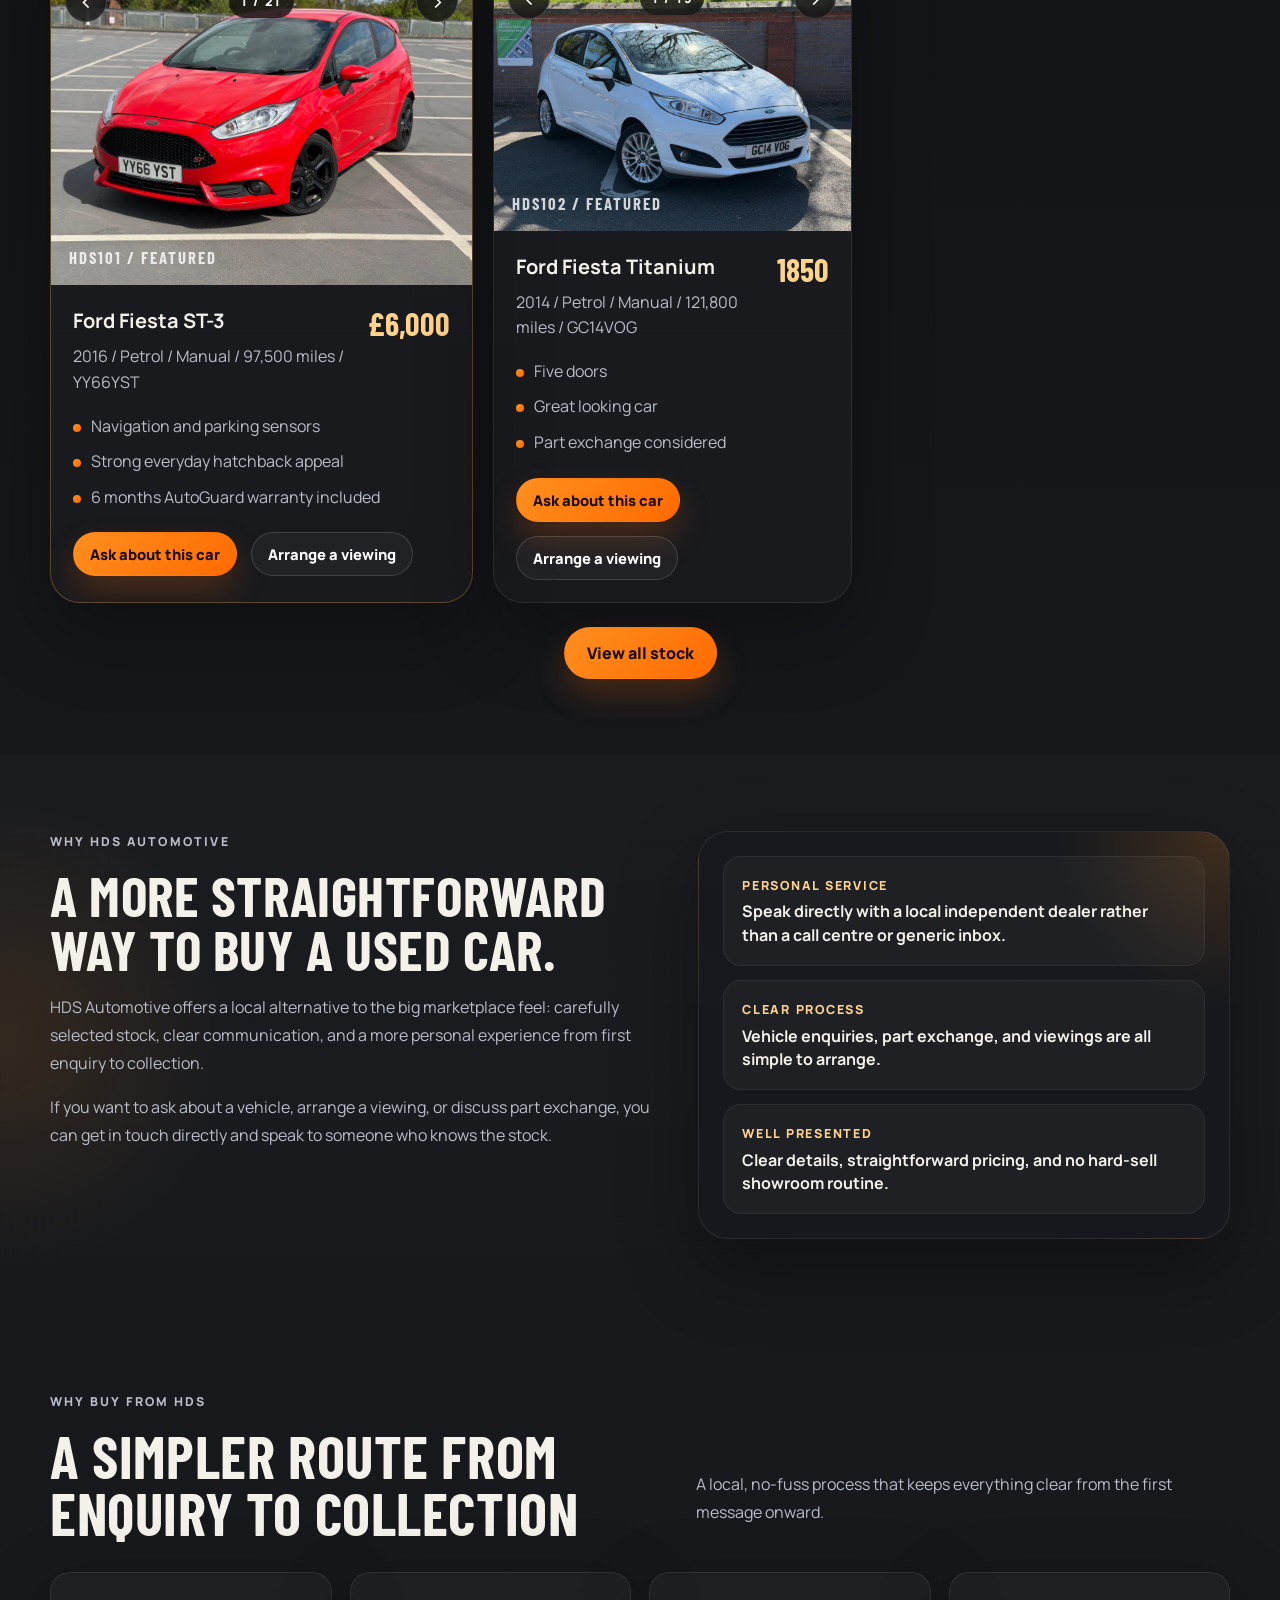
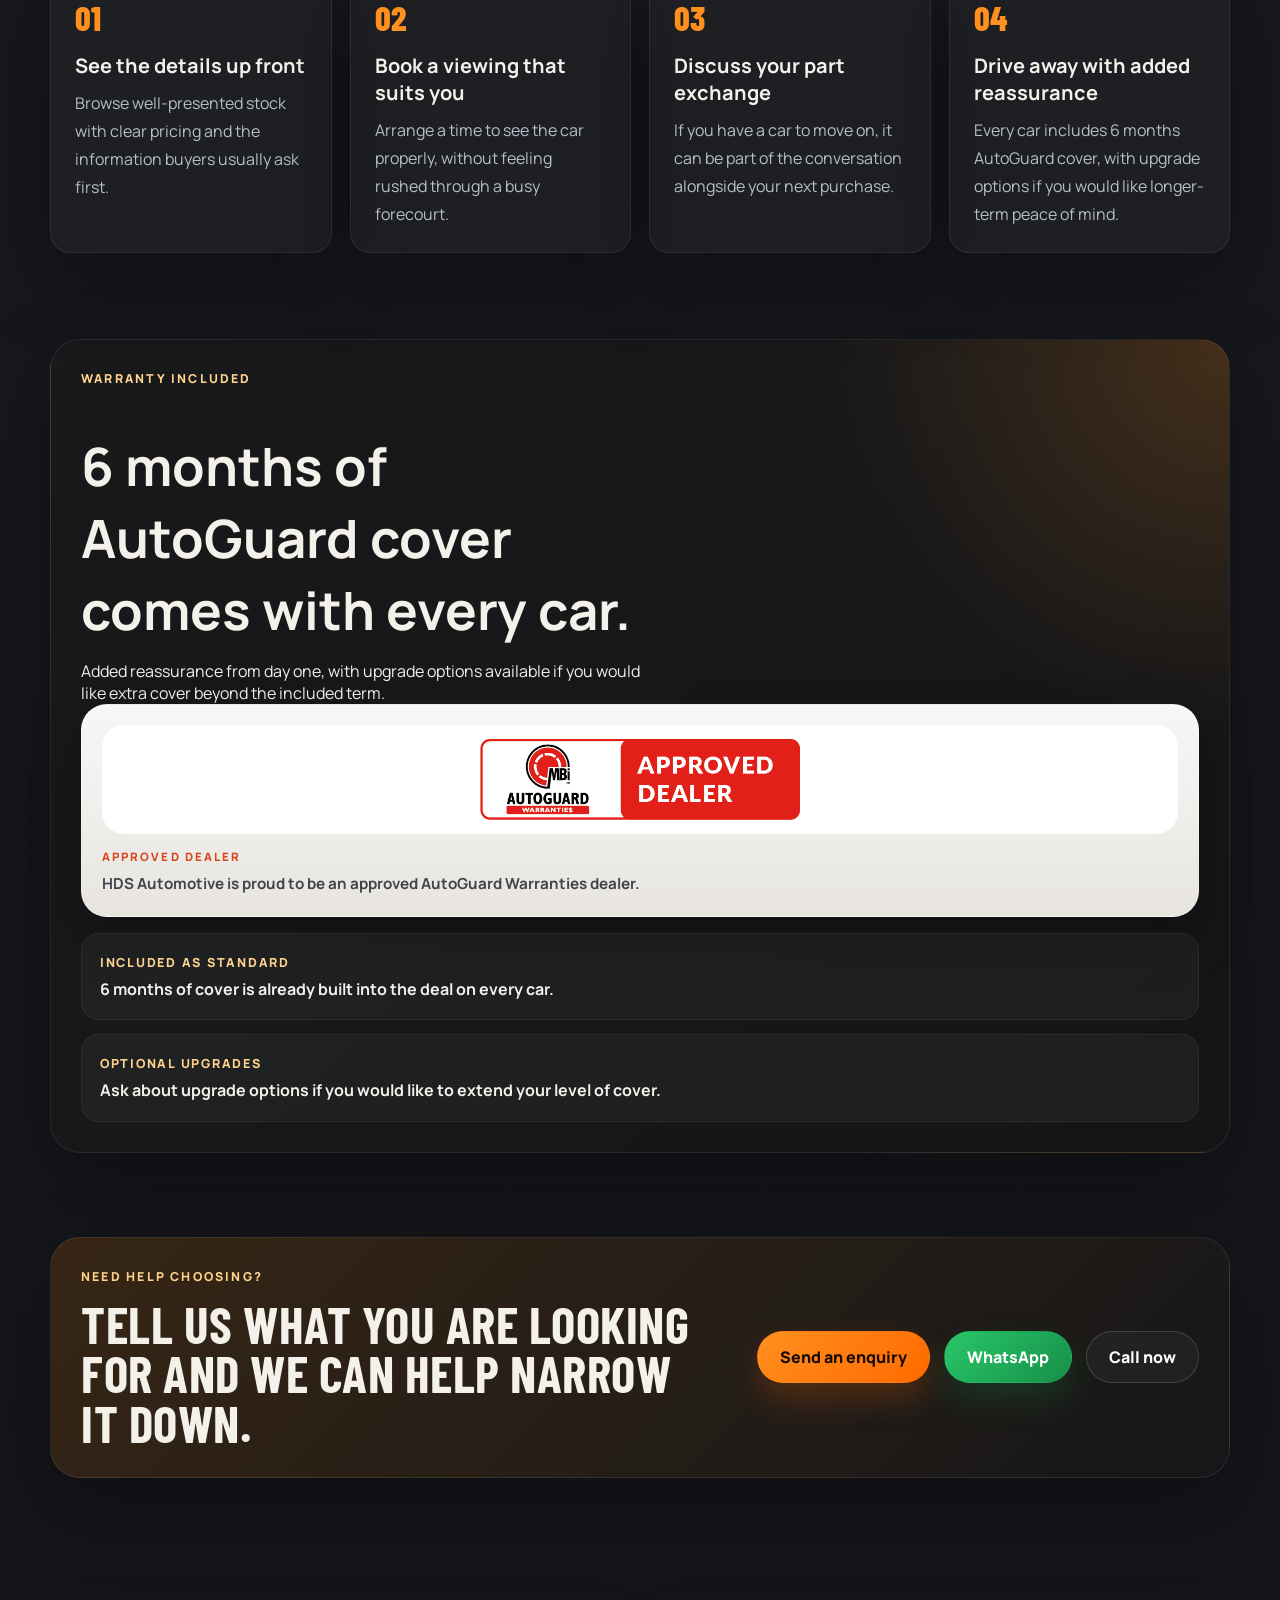
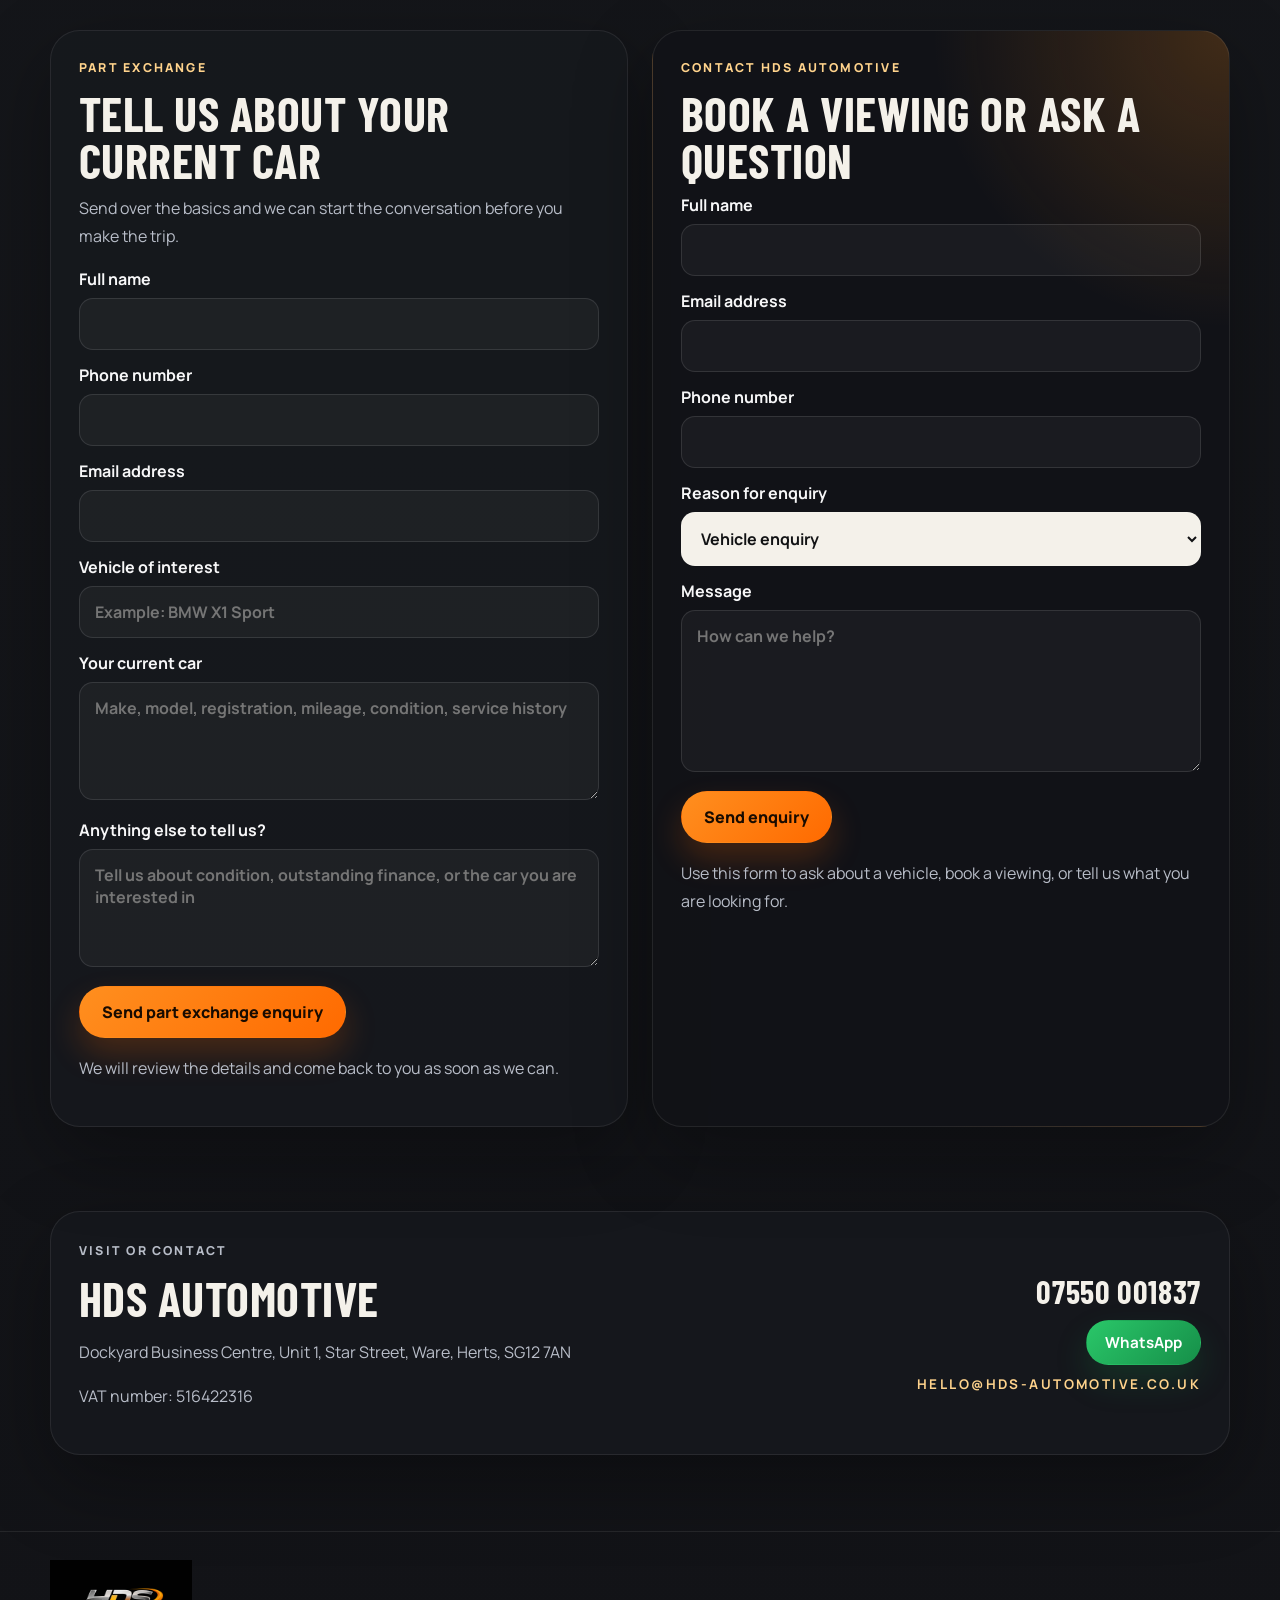
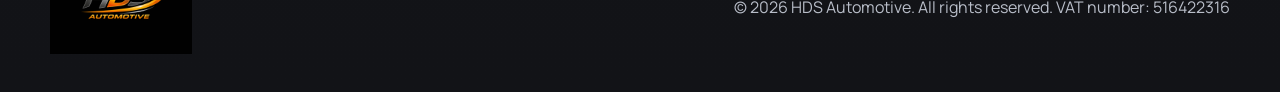
==== commit 68ac7ede: "y" ====
--- a/index.html
+++ b/index.html
@@ -358,6 +358,7 @@
             <p class="kicker">Visit or contact</p>
             <h2>HDS Automotive</h2>
             <p>Dockyard Business Centre, Unit 1, Star Street, Ware, Herts, SG12 7AN</p>
+            <p>VAT number: 516422316</p>
           </div>
           <div class="location-links">
             <a href="tel:07550001837">07550 001837</a>
@@ -373,7 +374,7 @@
         <a class="brand footer-brand" href="#top" aria-label="HDS Automotive home">
           <img src="assets/logo-dark.jpg" alt="HDS Automotive logo" />
         </a>
-        <p>&copy; 2026 HDS Automotive. All rights reserved.</p>
+        <p>&copy; 2026 HDS Automotive. All rights reserved. VAT number: 516422316</p>
       </div>
     </footer>
   </div>
--- a/styles.css
+++ b/styles.css
@@ -198,7 +198,7 @@
 
 .hero-layout {
   display: grid;
-  grid-template-columns: minmax(0, 0.9fr) minmax(430px, 1.1fr);
+  grid-template-columns: minmax(0, 1.02fr) minmax(410px, 0.98fr);
   gap: 22px;
   align-items: stretch;
 }
@@ -227,8 +227,8 @@
 }
 
 .hero-copy h1 {
-  max-width: 8.6ch;
-  font-size: clamp(2.9rem, 6vw, 5.4rem);
+  max-width: none;
+  font-size: clamp(2.45rem, 4.7vw, 4.55rem);
 }
 
 .hero-copy h1 span {
@@ -1517,6 +1517,10 @@
     font-size: clamp(2.2rem, 9.2vw, 3.5rem);
   }
 
+  .hero-copy h1 span:last-child {
+    white-space: normal;
+  }
+
   .brand img {
     width: 132px;
   }
@@ -1711,7 +1715,7 @@
   }
 
   .hero-copy h1 {
-    font-size: clamp(1.85rem, 8.5vw, 2.5rem);
+    font-size: clamp(2.15rem, 10vw, 2.9rem);
   }
 
   .hero-text {
